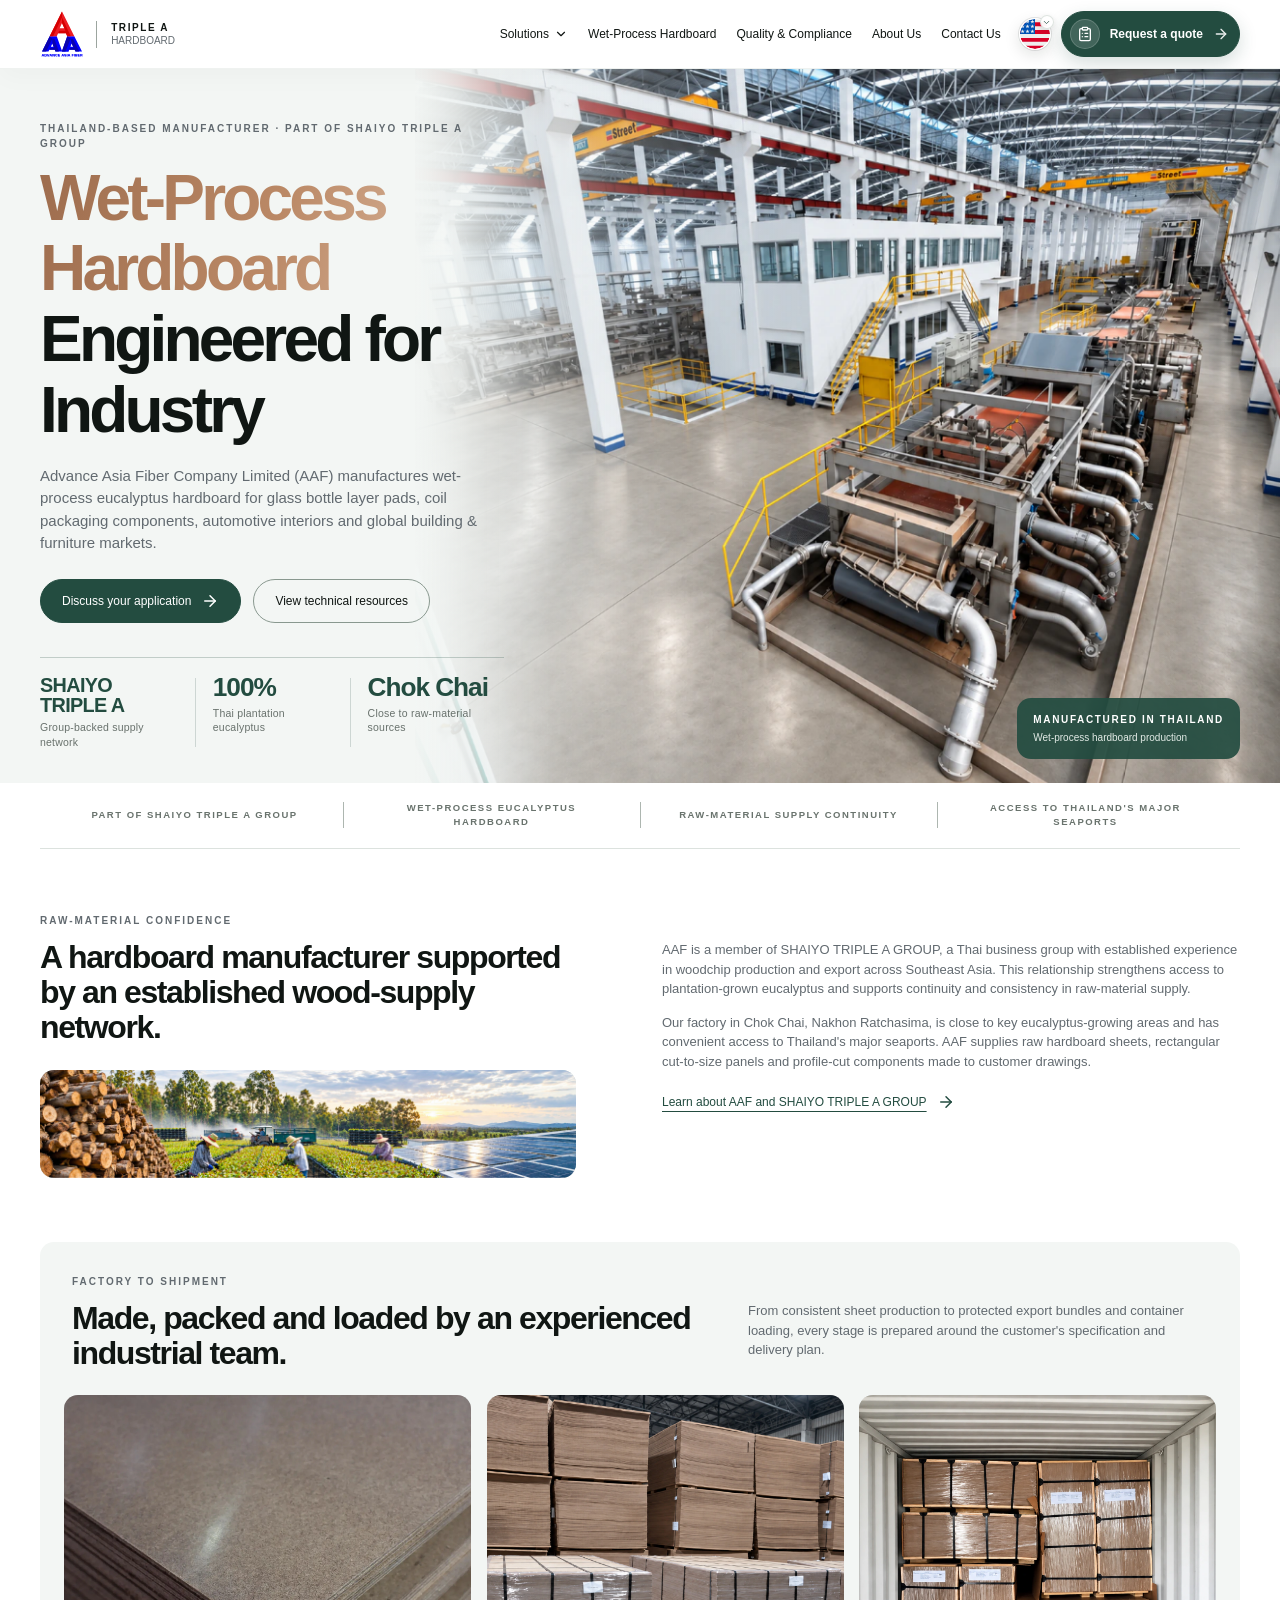
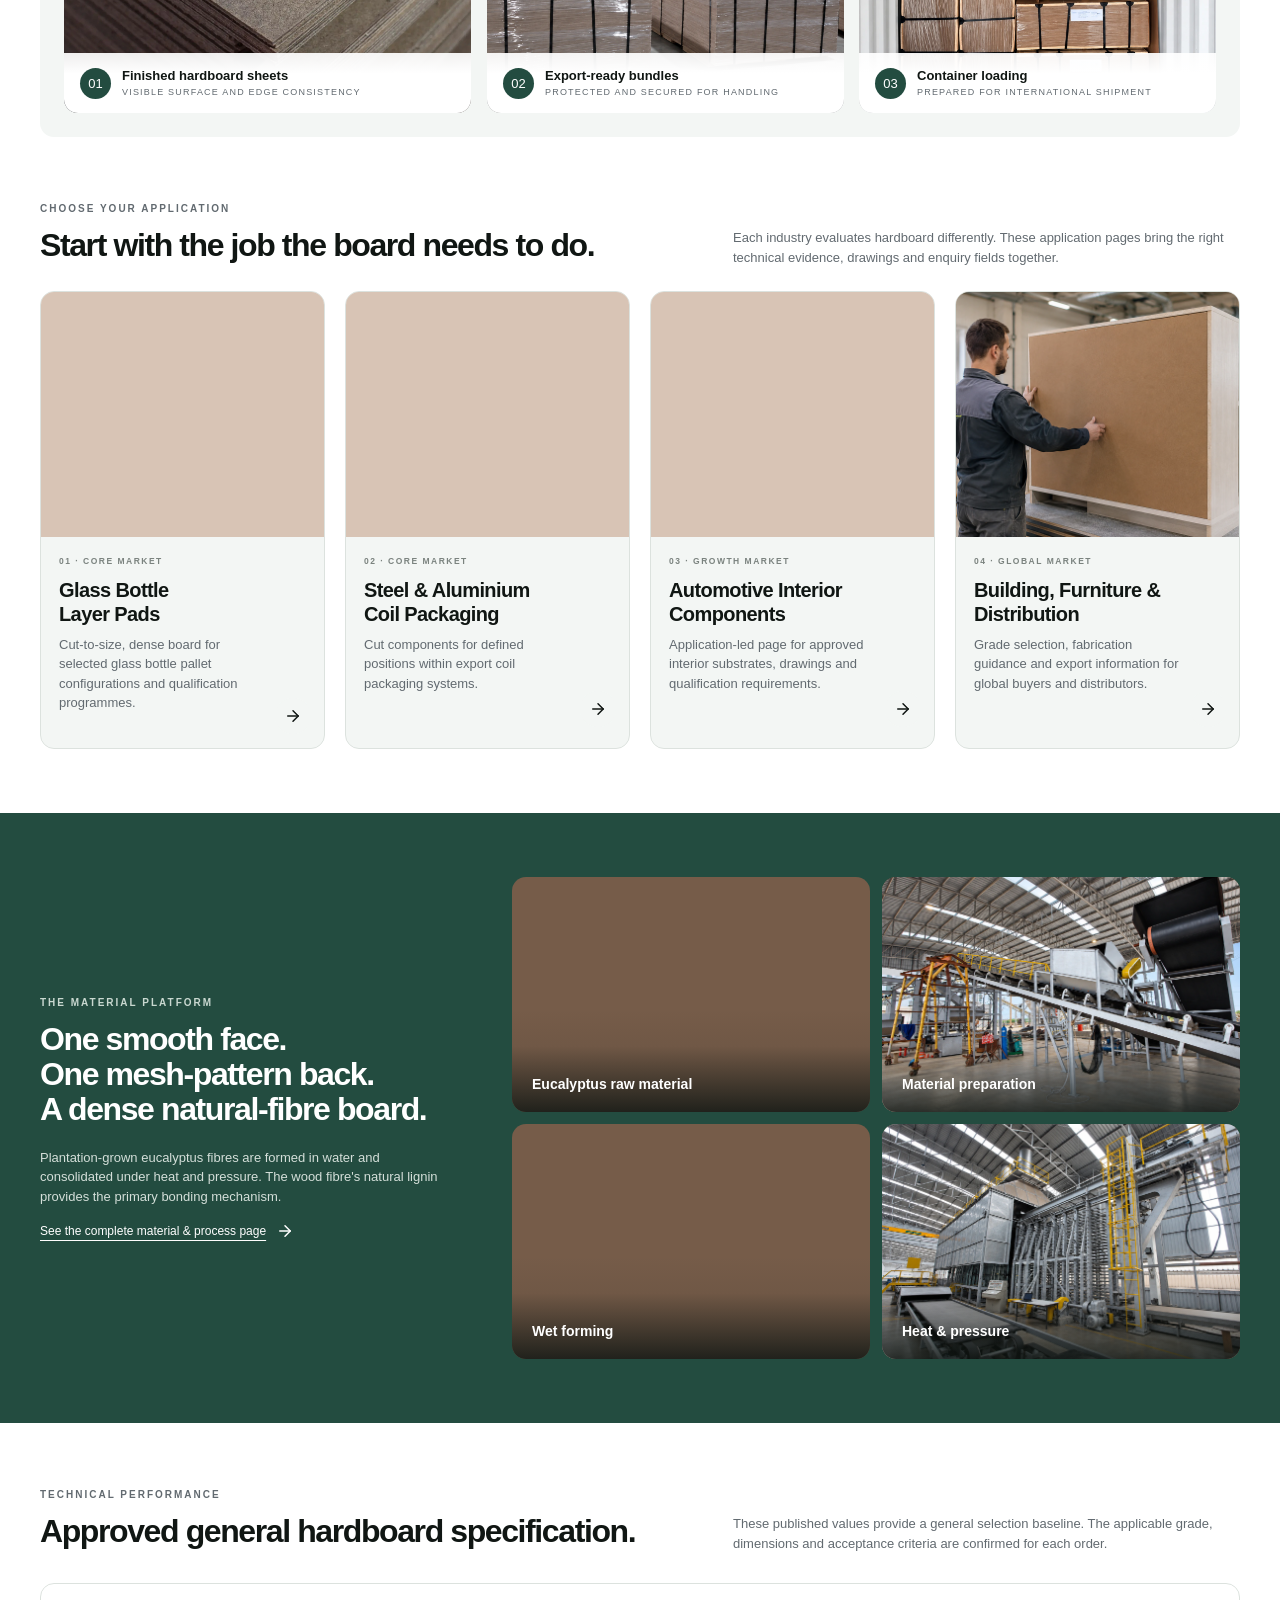
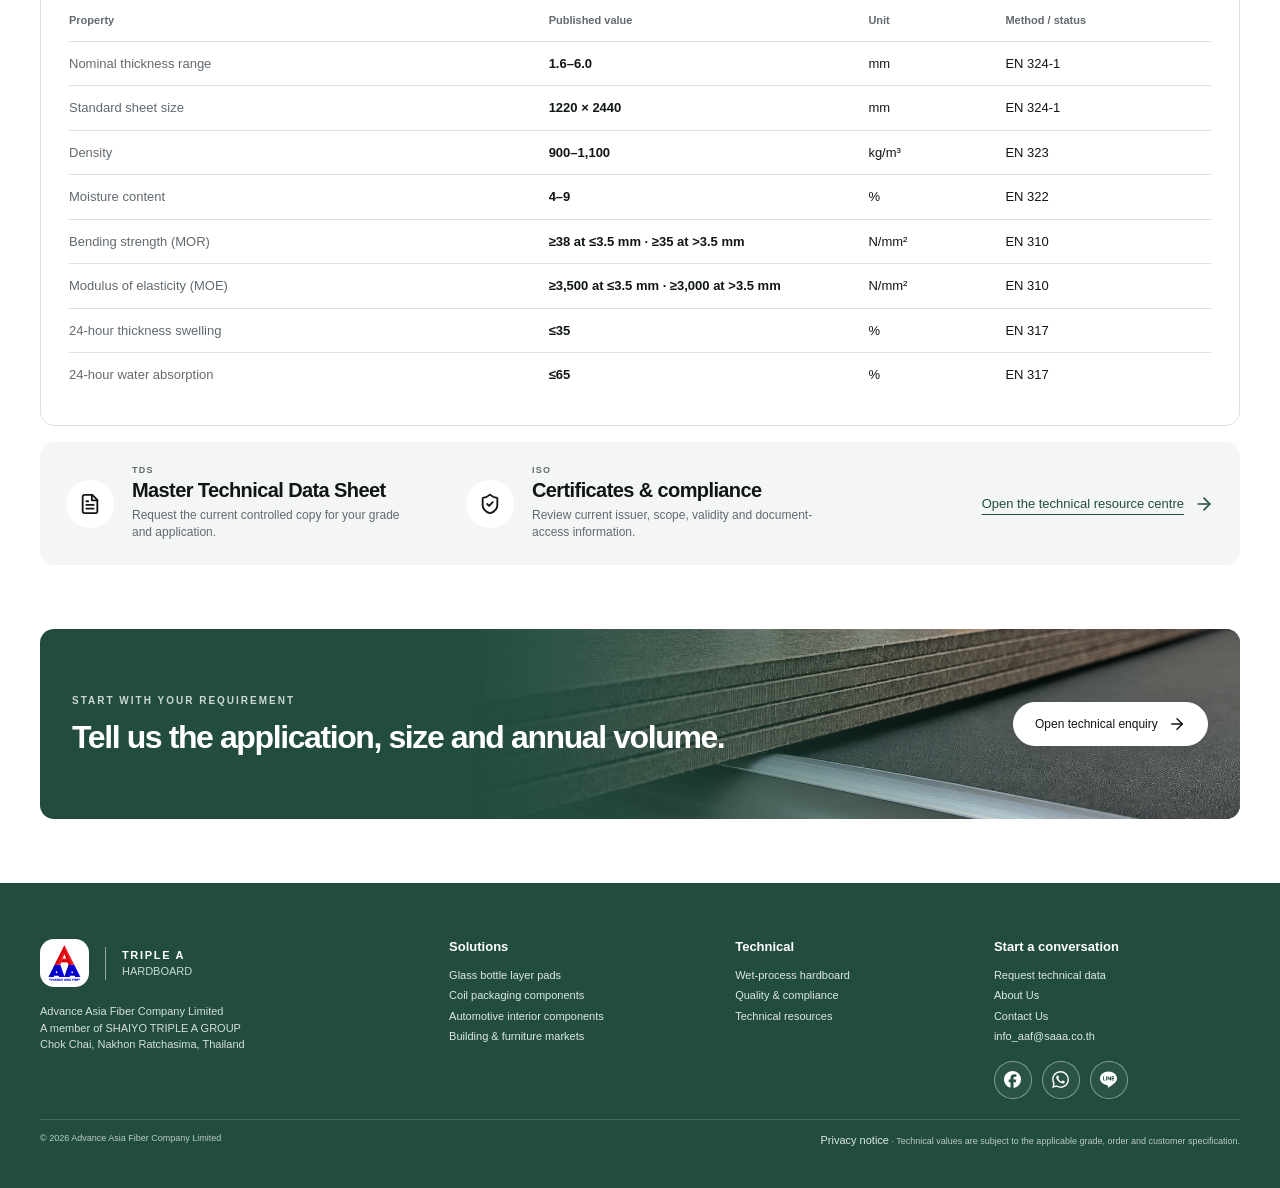
==== index.html @ f825139a "Add files via upload" ====
<!DOCTYPE html>
<html lang="en">
  <head>
<meta charset="utf-8"/>
<meta content="width=device-width, initial-scale=1" name="viewport"/>
<link as="image" fetchpriority="high" href="assets/images/home/hero-hardboard-factory.webp" imagesizes="(max-width: 820px) 100vw, 54vw" rel="preload"/><title>AAF | Hardboard | Thailand</title>
<meta content="Thailand-made wet-process eucalyptus hardboard for glass bottle layer pads, coil packaging, automotive interiors, furniture and building applications." name="description"/>
<meta content="noindex, follow" name="robots"/>
<meta content="noindex, follow, max-image-preview:large, max-snippet:-1" name="googlebot"/>
<meta content="Wet-Process Hardboard Manufacturer in Thailand | Triple A" property="og:title"/>
<meta content="Thailand-made wet-process eucalyptus hardboard for industrial applications and export markets." property="og:description"/>
<meta content="https://triple-a-hardboard.superwee.chatgpt.site" property="og:url"/>
<meta content="Triple A Hardboard" property="og:site_name"/>
<meta content="website" property="og:type"/>
<meta content="https://triple-a-hardboard.superwee.chatgpt.site/images/company/com-02-hardboard-production-line.webp" property="og:image"/>
<meta content="Triple A Hardboard production line" property="og:image:alt"/>
<meta content="summary_large_image" name="twitter:card"/>
<meta content="Wet-Process Hardboard Manufacturer in Thailand | Triple A" name="twitter:title"/>
<meta content="Thailand-made wet-process eucalyptus hardboard for industrial applications and export markets." name="twitter:description"/>
<meta content="https://triple-a-hardboard.superwee.chatgpt.site/images/company/com-02-hardboard-production-line.webp" name="twitter:image"/>
<link href="assets/logos/aaf-favicon.svg" rel="shortcut icon" type="image/svg+xml"/>
<link href="assets/logos/aaf-favicon.svg" rel="icon" type="image/svg+xml"/>
<link href="https://triple-a-hardboard.superwee.chatgpt.site" rel="canonical"/>
<link href="css/tokens.css?v=20260917-gsap-splittext-v1" rel="stylesheet"/>
<link href="css/global.css" rel="stylesheet"/>
<link href="css/components.css?v=20260917-gsap-splittext-v1" rel="stylesheet"/>
<link href="css/responsive.css" rel="stylesheet"/>
<link href="css/pages/home.css?v=20260917-gsap-splittext-v1" rel="stylesheet"/>
<script src="js/motion-boot.js"></script>
</head>
  <body>
    <script type="application/ld+json">{"@context":"https://schema.org","@type":"Organization","@id":"https://triple-a-hardboard.superwee.chatgpt.site/#organization","name":"Advance Asia Fiber Company Limited","alternateName":"Triple A Hardboard","url":"https://triple-a-hardboard.superwee.chatgpt.site","logo":"https://triple-a-hardboard.superwee.chatgpt.site/favicon.svg","email":"info_aaf@saaa.co.th","telephone":"+66 87 942 0648","address":{"@type":"PostalAddress","streetAddress":"20–20/1 Moo 14","addressLocality":"Chok Chai","addressRegion":"Nakhon Ratchasima","postalCode":"30190","addressCountry":"TH"}}</script>
    <script type="application/ld+json">{"@context":"https://schema.org","@type":"WebSite","@id":"https://triple-a-hardboard.superwee.chatgpt.site/#website","url":"https://triple-a-hardboard.superwee.chatgpt.site","name":"Triple A Hardboard","publisher":{"@id":"https://triple-a-hardboard.superwee.chatgpt.site/#organization"}}</script>
    <div class="site-shell">
      <!-- shared:header:start -->
<header class="site-header">
  <a aria-label="Triple A Hardboard home" class="brand" href="index.html"><img alt="AAF — Advance Asia Fiber" class="brand-logo" src="assets/logos/aaf-favicon.svg"/><span class="brand-copy"><strong>TRIPLE A</strong><small>HARDBOARD</small></span></a>
  <nav aria-label="Main navigation" class="main-nav">
    <div class="nav-menu">
      <button class="nav-trigger" type="button">Solutions <span class="sr-only">⌄</span><svg aria-hidden="true" class="lucide lucide-chevron-down" fill="none" focusable="false" height="24" stroke="currentColor" stroke-linecap="round" stroke-linejoin="round" stroke-width="2" viewbox="0 0 24 24" width="24" xmlns="http://www.w3.org/2000/svg"><path d="m6 9 6 6 6-6"></path></svg></button>
      <div class="nav-dropdown"><a href="pages/glass-bottle-layer-pads.html">Glass Bottle Layer Pads</a><a href="pages/coil-packaging-components.html">Steel &amp; Aluminium Coil Packaging</a><a href="pages/automotive-interior-components.html">Automotive Interior Components</a><a href="pages/building-furniture-distribution.html">Building &amp; Furniture Markets</a></div>
    </div>
    <a href="pages/wet-process-hardboard.html">Wet-Process Hardboard</a>
    <a href="pages/quality-compliance.html">Quality &amp; Compliance</a>
    <a href="pages/about-us.html">About Us</a>
    <a class="nav-contact-link" href="pages/contact-us.html">Contact Us</a>
  </nav>
  <details class="mobile-nav">
    <summary aria-expanded="false" aria-label="Open navigation"><span aria-hidden="true" class="mobile-menu-lucide"><svg class="lucide lucide-menu mobile-menu-open-icon" fill="none" height="24" stroke="currentColor" stroke-linecap="round" stroke-linejoin="round" stroke-width="2" viewbox="0 0 24 24" width="24" xmlns="http://www.w3.org/2000/svg"><path d="M4 12h16"></path><path d="M4 6h16"></path><path d="M4 18h16"></path></svg><svg class="lucide lucide-x mobile-menu-close-icon" fill="none" height="24" stroke="currentColor" stroke-linecap="round" stroke-linejoin="round" stroke-width="2" viewbox="0 0 24 24" width="24" xmlns="http://www.w3.org/2000/svg"><path d="M18 6 6 18"></path><path d="m6 6 12 12"></path></svg></span></summary>
    <div><strong>Solutions</strong><a href="pages/glass-bottle-layer-pads.html">Glass bottle layer pads</a><a href="pages/coil-packaging-components.html">Coil packaging components</a><a href="pages/automotive-interior-components.html">Automotive interiors</a><a href="pages/building-furniture-distribution.html">Building &amp; furniture</a><strong>Technical &amp; company</strong><a href="pages/wet-process-hardboard.html">Wet-process hardboard</a><a href="pages/quality-compliance.html">Quality &amp; compliance</a><a href="pages/technical-resources.html">Technical resources</a><a href="pages/about-us.html">About Us</a><a href="pages/contact-us.html">Contact Us</a></div>
  </details>
  <div class="header-actions">
    <details class="language-switcher">
      <summary aria-label="Change language" class="language-trigger" title="English">
<span class="language-flag-wrap"><img alt="" aria-hidden="true" class="circle-flag" src="assets/icons/flag-us.svg"/></span>
<span aria-hidden="true" class="language-current-code">EN</span>
<span aria-hidden="true" class="language-chevron"><svg class="lucide lucide-chevron-down" fill="none" height="24" stroke="currentColor" stroke-linecap="round" stroke-linejoin="round" stroke-width="2" viewbox="0 0 24 24" width="24" xmlns="http://www.w3.org/2000/svg"><path d="m6 9 6 6 6-6"></path></svg></span>
</summary>
      <div aria-label="Languages" class="language-dropdown" role="menu">
<button class="language-option is-active" data-code="EN" data-lang="en" data-name="English" role="menuitem" type="button"><span class="language-option-flag"><img alt="" aria-hidden="true" class="circle-flag" src="assets/icons/flag-us.svg"/></span><span>EN</span></button>
<button class="language-option" data-code="ES" data-lang="es" data-name="Español" role="menuitem" type="button"><span class="language-option-flag"><img alt="" aria-hidden="true" class="circle-flag" src="assets/icons/flag-es.svg"/></span><span>ES</span></button>
<button class="language-option" data-code="FR" data-lang="fr" data-name="Français" role="menuitem" type="button"><span class="language-option-flag"><img alt="" aria-hidden="true" class="circle-flag" src="assets/icons/flag-fr.svg"/></span><span>FR</span></button>
<button class="language-option" data-code="JA" data-lang="ja" data-name="日本語" role="menuitem" type="button"><span class="language-option-flag"><img alt="" aria-hidden="true" class="circle-flag" src="assets/icons/flag-jp.svg"/></span><span>JA</span></button>
<button class="language-option" data-code="TH" data-lang="th" data-name="ไทย" role="menuitem" type="button"><span class="language-option-flag"><img alt="" aria-hidden="true" class="circle-flag" src="assets/icons/flag-th.svg"/></span><span>TH</span></button>
<button class="language-option" data-code="ZH" data-lang="zh" data-name="中文" role="menuitem" type="button"><span class="language-option-flag"><img alt="" aria-hidden="true" class="circle-flag" src="assets/icons/flag-cn.svg"/></span><span>ZH</span></button>
</div>
    </details>
    <a class="button button-small button-primary header-quote-button" href="pages/request-a-quote.html"><span aria-hidden="true" class="header-quote-icon"><svg class="lucide lucide-clipboard-list" fill="none" height="24" stroke="currentColor" stroke-linecap="round" stroke-linejoin="round" stroke-width="2" viewbox="0 0 24 24" width="24" xmlns="http://www.w3.org/2000/svg"><rect height="4" rx="1" ry="1" width="8" x="8" y="2"></rect><path d="M16 4h2a2 2 0 0 1 2 2v14a2 2 0 0 1-2 2H6a2 2 0 0 1-2-2V6a2 2 0 0 1 2-2h2"></path><path d="M12 11h4"></path><path d="M12 16h4"></path><path d="M8 11h.01"></path><path d="M8 16h.01"></path></svg></span><span>Request a quote</span><svg aria-hidden="true" class="lucide lucide-arrow-right header-quote-arrow" fill="none" focusable="false" height="24" stroke="currentColor" stroke-linecap="round" stroke-linejoin="round" stroke-width="2" viewbox="0 0 24 24" width="24" xmlns="http://www.w3.org/2000/svg"><path d="M5 12h14"></path><path d="m12 5 7 7-7 7"></path></svg></a>
  </div>
</header>
<!-- shared:header:end -->
      <main>
        <section class="hero page-width">
          <div class="hero-copy">
            <p class="eyebrow">Thailand-based manufacturer · Part of SHAIYO TRIPLE A GROUP</p>
            <h1><span class="hero-title-accent">Wet-Process Hardboard</span><br/><span class="hero-title-subline">Engineered for Industry</span></h1>
            <p class="hero-lead">Advance Asia Fiber Company Limited (AAF) manufactures wet-process eucalyptus hardboard for glass bottle layer pads, coil packaging components, automotive interiors and global building &amp; furniture markets.</p>
            <div class="button-row"><a class="button button-primary" href="pages/request-a-quote.html">Discuss your application <span class="sr-only">→</span><svg aria-hidden="true" class="lucide lucide-arrow-right" fill="none" focusable="false" height="24" stroke="currentColor" stroke-linecap="round" stroke-linejoin="round" stroke-width="2" viewbox="0 0 24 24" width="24" xmlns="http://www.w3.org/2000/svg"><path d="M5 12h14"></path><path d="m12 5 7 7-7 7"></path></svg></a><a class="button button-secondary" href="pages/technical-resources.html">View technical resources</a></div>
            <div aria-label="Raw-material and location strengths" class="hero-meta">
              <div class="kpi-item"><strong>SHAIYO TRIPLE A</strong><span>Group-backed supply network</span></div>
              <div class="kpi-item"><strong data-kpi-counter="100">0%</strong><span>Thai plantation eucalyptus</span></div>
              <div class="kpi-item"><strong>Chok Chai</strong><span>Close to raw-material sources</span></div>
            </div>
          </div>
          <figure class="hero-media actual-media">
            <img alt="Wide-angle view of the Triple A wet-process hardboard production line in Thailand" class="media-cover" decoding="async" fetchpriority="high" loading="eager" sizes="(max-width: 820px) 100vw, 54vw" src="assets/images/home/hero-hardboard-factory.webp"/>
            <figcaption><strong>Manufactured in Thailand</strong><span>Wet-process hardboard production</span></figcaption>
          </figure>
        </section>
        <section class="proof-bar">
          <div class="page-width proof-bar-inner"><span>Part of SHAIYO TRIPLE A GROUP</span><span>Wet-process eucalyptus hardboard</span><span>Raw-material supply continuity</span><span>Access to Thailand's major seaports</span></div>
        </section>
        <section aria-labelledby="home-company-title" class="home-company-intro page-width">
          <div class="home-company-lead">
            <p class="eyebrow">Raw-material confidence</p>
            <h2 id="home-company-title">A hardboard manufacturer supported by an established wood-supply network.</h2>
            <figure aria-label="SHAIYO TRIPLE A GROUP wood-supply network" class="home-company-network-image"><img alt="SHAIYO TRIPLE A GROUP wood-supply network from eucalyptus nursery and plantation through harvested wood and renewable-energy infrastructure" decoding="async" loading="lazy" src="assets/images/home/company-wood-supply-network.webp"/></figure>
          </div>
          <div class="home-company-copy">
            <p>AAF is a member of SHAIYO TRIPLE A GROUP, a Thai business group with established experience in woodchip production and export across Southeast Asia. This relationship strengthens access to plantation-grown eucalyptus and supports continuity and consistency in raw-material supply.</p>
            <p>Our factory in Chok Chai, Nakhon Ratchasima, is close to key eucalyptus-growing areas and has convenient access to Thailand's major seaports. AAF supplies raw hardboard sheets, rectangular cut-to-size panels and profile-cut components made to customer drawings.</p>
            <a class="text-link" href="pages/about-us.html">Learn about AAF and SHAIYO TRIPLE A GROUP <span class="sr-only">→</span><svg aria-hidden="true" class="lucide lucide-arrow-right" fill="none" focusable="false" height="24" stroke="currentColor" stroke-linecap="round" stroke-linejoin="round" stroke-width="2" viewbox="0 0 24 24" width="24" xmlns="http://www.w3.org/2000/svg"><path d="M5 12h14"></path><path d="m12 5 7 7-7 7"></path></svg></a>
          </div>
        </section>
        <section aria-labelledby="home-evidence-title" class="home-evidence page-width">
          <div class="home-evidence-heading">
            <div>
              <p class="eyebrow">Factory to shipment</p>
              <h2 id="home-evidence-title">Made, packed and loaded by an experienced industrial team.</h2>
            </div>
            <p>From consistent sheet production to protected export bundles and container loading, every stage is prepared around the customer's specification and delivery plan.</p>
          </div>
          <div class="home-evidence-grid">
            <figure class="evidence-card evidence-card-wide">
              <img alt="Close-up of finished hardboard sheets showing the smooth face and dense edges" class="media-cover" decoding="async" loading="lazy" sizes="(max-width: 820px) 100vw, 50vw" src="assets/images/home/factory-hardboard-sheet-stack.webp"/>
              <figcaption><span>01</span><strong>Finished hardboard sheets</strong><small>Visible surface and edge consistency</small></figcaption>
            </figure>
            <figure class="evidence-card evidence-card-export">
              <img alt="Protected hardboard bundles prepared for export inside the factory" class="media-cover" decoding="async" loading="lazy" sizes="(max-width: 820px) 100vw, 25vw" src="assets/images/home/factory-export-packing.webp"/>
              <figcaption><span>02</span><strong>Export-ready bundles</strong><small>Protected and secured for handling</small></figcaption>
            </figure>
            <figure class="evidence-card">
              <img alt="Hardboard export bundles secured inside a shipping container" class="media-cover" decoding="async" loading="lazy" sizes="(max-width: 820px) 100vw, 25vw" src="assets/images/home/factory-container-loading.webp"/>
              <figcaption><span>03</span><strong>Container loading</strong><small>Prepared for international shipment</small></figcaption>
            </figure>
          </div>
        </section>
        <section class="page-section page-width">
          <div class="section-header">
            <p class="eyebrow">Choose your application</p>
            <h2>Start with the job the board needs to do.</h2>
            <p>Each industry evaluates hardboard differently. These application pages bring the right technical evidence, drawings and enquiry fields together.</p>
          </div>
          <div class="application-grid">
            <article class="application-card application-card-featured">
              <figure class="application-actual-media">
                <img alt="Glass bottles arranged on a pallet with hardboard layer pads between each layer" class="media-cover" decoding="async" loading="lazy" sizes="(max-width: 820px) 100vw, 32vw" src="assets/images/home/application-glass-bottle-layer-pad.webp"/>
                <figcaption><strong>GLS-01</strong><span>Hardboard layer pads in a glass-bottle pallet</span></figcaption>
              </figure>
              <div class="card-copy">
                <p class="card-number">01 · CORE MARKET</p>
                <h3>Glass Bottle<br/>Layer Pads</h3>
                <p>Cut-to-size, dense board for selected glass bottle pallet configurations and qualification programmes.</p>
                <a class="card-arrow" href="pages/glass-bottle-layer-pads.html">Explore glass applications <span class="sr-only">→</span><svg aria-hidden="true" class="lucide lucide-arrow-right" fill="none" focusable="false" height="24" stroke="currentColor" stroke-linecap="round" stroke-linejoin="round" stroke-width="2" viewbox="0 0 24 24" width="24" xmlns="http://www.w3.org/2000/svg"><path d="M5 12h14"></path><path d="m12 5 7 7-7 7"></path></svg></a>
              </div>
            </article>
            <article class="application-card application-card-featured">
              <figure class="application-actual-media">
                <img alt="Complete steel coil packaging system using hardboard protective components" class="media-cover" decoding="async" loading="lazy" sizes="(max-width: 820px) 100vw, 32vw" src="assets/images/home/application-coil-packaging.webp"/>
                <figcaption><strong>COI-01</strong><span>Complete coil packaging system</span></figcaption>
              </figure>
              <div class="card-copy">
                <p class="card-number">02 · CORE MARKET</p>
                <h3>Steel &amp; Aluminium<br/>Coil Packaging</h3>
                <p>Cut components for defined positions within export coil packaging systems.</p>
                <a class="card-arrow" href="pages/coil-packaging-components.html">Explore coil applications <span class="sr-only">→</span><svg aria-hidden="true" class="lucide lucide-arrow-right" fill="none" focusable="false" height="24" stroke="currentColor" stroke-linecap="round" stroke-linejoin="round" stroke-width="2" viewbox="0 0 24 24" width="24" xmlns="http://www.w3.org/2000/svg"><path d="M5 12h14"></path><path d="m12 5 7 7-7 7"></path></svg></a>
              </div>
            </article>
            <article class="application-card application-card-planned">
              <figure class="application-actual-media">
                <img alt="Vehicle cutaway showing representative installed locations of automotive hardboard components" class="media-cover" decoding="async" loading="lazy" sizes="(max-width: 820px) 100vw, 24vw" src="assets/images/home/application-automotive-interior.webp"/>
                <figcaption><strong>AUT-03</strong><span>Representative installed locations</span></figcaption>
              </figure>
              <div class="card-copy">
                <p class="card-number">03 · GROWTH MARKET</p>
                <h3>Automotive Interior Components</h3>
                <p>Application-led page for approved interior substrates, drawings and qualification requirements.</p>
                <a class="card-arrow" href="pages/automotive-interior-components.html">Explore automotive applications <span class="sr-only">→</span><svg aria-hidden="true" class="lucide lucide-arrow-right" fill="none" focusable="false" height="24" stroke="currentColor" stroke-linecap="round" stroke-linejoin="round" stroke-width="2" viewbox="0 0 24 24" width="24" xmlns="http://www.w3.org/2000/svg"><path d="M5 12h14"></path><path d="m12 5 7 7-7 7"></path></svg></a>
              </div>
            </article>
            <article class="application-card application-card-planned">
              <figure class="application-actual-media">
                <img alt="Furniture application manufactured with hardboard components" class="media-cover" decoding="async" loading="lazy" sizes="(max-width: 820px) 100vw, 24vw" src="assets/images/home/application-furniture.webp"/>
                <figcaption><strong>BLD-01</strong><span>Hardboard furniture application</span></figcaption>
              </figure>
              <div class="card-copy">
                <p class="card-number">04 · GLOBAL MARKET</p>
                <h3>Building, Furniture &amp; Distribution</h3>
                <p>Grade selection, fabrication guidance and export information for global buyers and distributors.</p>
                <a class="card-arrow" href="pages/building-furniture-distribution.html">Explore building &amp; furniture <span class="sr-only">→</span><svg aria-hidden="true" class="lucide lucide-arrow-right" fill="none" focusable="false" height="24" stroke="currentColor" stroke-linecap="round" stroke-linejoin="round" stroke-width="2" viewbox="0 0 24 24" width="24" xmlns="http://www.w3.org/2000/svg"><path d="M5 12h14"></path><path d="m12 5 7 7-7 7"></path></svg></a>
              </div>
            </article>
          </div>
        </section>
        <section class="material-section" id="material">
          <div class="page-width material-grid">
            <div>
              <p class="eyebrow eyebrow-light">The material platform</p>
              <h2>One smooth face.<br/>One mesh-pattern back.<br/>A dense natural-fibre board.</h2>
              <p>Plantation-grown eucalyptus fibres are formed in water and consolidated under heat and pressure. The wood fibre's natural lignin provides the primary bonding mechanism.</p>
              <a class="text-link text-link-light" href="pages/wet-process-hardboard.html">See the complete material &amp; process page <span class="sr-only">→</span><svg aria-hidden="true" class="lucide lucide-arrow-right" fill="none" focusable="false" height="24" stroke="currentColor" stroke-linecap="round" stroke-linejoin="round" stroke-width="2" viewbox="0 0 24 24" width="24" xmlns="http://www.w3.org/2000/svg"><path d="M5 12h14"></path><path d="m12 5 7 7-7 7"></path></svg></a>
            </div>
            <div class="process-steps process-photo-steps">
              <figure>
                <img alt="Eucalyptus raw material for wet-process hardboard" class="media-cover" decoding="async" loading="lazy" sizes="(max-width: 820px) 50vw, 25vw" src="assets/images/home/process-eucalyptus-raw-material.webp"/>
                <figcaption><b>Eucalyptus raw material</b></figcaption>
              </figure>
              <figure>
                <img alt="Raw material preparation stage in the hardboard factory" class="media-cover" decoding="async" loading="lazy" sizes="(max-width: 820px) 50vw, 25vw" src="assets/images/home/process-material-preparation.webp"/>
                <figcaption><b>Material preparation</b></figcaption>
              </figure>
              <figure>
                <img alt="Wet forming line for hardboard mat formation" class="media-cover" decoding="async" loading="lazy" sizes="(max-width: 820px) 50vw, 25vw" src="assets/images/home/process-wet-forming.webp"/>
                <figcaption><b>Wet forming</b></figcaption>
              </figure>
              <figure>
                <img alt="Hardboard hot press using heat and pressure" class="media-cover" decoding="async" loading="lazy" sizes="(max-width: 820px) 50vw, 25vw" src="assets/images/home/process-hot-press.webp"/>
                <figcaption><b>Heat &amp; pressure</b></figcaption>
              </figure>
            </div>
          </div>
        </section>
        <section class="page-section page-width" id="technical-data">
          <div class="split-heading">
            <div class="section-header">
              <p class="eyebrow">Technical performance</p>
              <h2>Approved general hardboard specification.</h2>
              <p>These published values provide a general selection baseline. The applicable grade, dimensions and acceptance criteria are confirmed for each order.</p>
            </div>
          </div>
          <div class="table-wrap" id="quality">
            <table class="spec-table">
              <caption class="sr-only">Approved general hardboard specification.</caption>
              <thead>
                <tr>
                  <th scope="col">Property</th>
                  <th scope="col">Published value</th>
                  <th scope="col">Unit</th>
                  <th scope="col">Method / status</th>
                </tr>
              </thead>
              <tbody>
                <tr>
                  <td>Nominal thickness range</td>
                  <td>1.6–6.0</td>
                  <td>mm</td>
                  <td>EN 324-1</td>
                </tr>
                <tr>
                  <td>Standard sheet size</td>
                  <td>1220 × 2440</td>
                  <td>mm</td>
                  <td>EN 324-1</td>
                </tr>
                <tr>
                  <td>Density</td>
                  <td>900–1,100</td>
                  <td>kg/m³</td>
                  <td>EN 323</td>
                </tr>
                <tr>
                  <td>Moisture content</td>
                  <td>4–9</td>
                  <td>%</td>
                  <td>EN 322</td>
                </tr>
                <tr>
                  <td>Bending strength (MOR)</td>
                  <td>≥38 at ≤3.5 mm · ≥35 at &gt;3.5 mm</td>
                  <td>N/mm²</td>
                  <td>EN 310</td>
                </tr>
                <tr>
                  <td>Modulus of elasticity (MOE)</td>
                  <td>≥3,500 at ≤3.5 mm · ≥3,000 at &gt;3.5 mm</td>
                  <td>N/mm²</td>
                  <td>EN 310</td>
                </tr>
                <tr>
                  <td>24-hour thickness swelling</td>
                  <td>≤35</td>
                  <td>%</td>
                  <td>EN 317</td>
                </tr>
                <tr>
                  <td>24-hour water absorption</td>
                  <td>≤65</td>
                  <td>%</td>
                  <td>EN 317</td>
                </tr>
              </tbody>
            </table>
          </div>
          <div class="technical-actions">
            <div>
              <span class="doc-icon"><svg aria-hidden="true" class="lucide lucide-file-text" fill="none" focusable="false" height="24" stroke="currentColor" stroke-linecap="round" stroke-linejoin="round" stroke-width="2" viewbox="0 0 24 24" width="24" xmlns="http://www.w3.org/2000/svg"><path d="M14.5 2H6a2 2 0 0 0-2 2v16a2 2 0 0 0 2 2h12a2 2 0 0 0 2-2V7.5L14.5 2z"></path><polyline points="14 2 14 8 20 8"></polyline><line x1="16" x2="8" y1="13" y2="13"></line><line x1="16" x2="8" y1="17" y2="17"></line><line x1="10" x2="8" y1="9" y2="9"></line></svg></span>
              <div><span class="doc-code">TDS</span><strong>Master Technical Data Sheet</strong><small>Request the current controlled copy for your grade and application.</small></div>
            </div>
            <div>
              <span class="doc-icon"><svg aria-hidden="true" class="lucide lucide-shield-check" fill="none" focusable="false" height="24" stroke="currentColor" stroke-linecap="round" stroke-linejoin="round" stroke-width="2" viewbox="0 0 24 24" width="24" xmlns="http://www.w3.org/2000/svg"><path d="M20 13c0 5-3.5 7.5-7.66 8.95a1 1 0 0 1-.67-.01C7.5 20.5 4 18 4 13V6a1 1 0 0 1 1-1c2 0 4.5-1.2 6.24-2.72a1.17 1.17 0 0 1 1.52 0C14.51 3.81 17 5 19 5a1 1 0 0 1 1 1z"></path><path d="m9 12 2 2 4-4"></path></svg></span>
              <div><span class="doc-code">ISO</span><strong>Certificates &amp; compliance</strong><small>Review current issuer, scope, validity and document-access information.</small></div>
            </div>
            <a class="text-link" href="pages/technical-resources.html">Open the technical resource centre <span class="sr-only">→</span><svg aria-hidden="true" class="lucide lucide-arrow-right" fill="none" focusable="false" height="24" stroke="currentColor" stroke-linecap="round" stroke-linejoin="round" stroke-width="2" viewbox="0 0 24 24" width="24" xmlns="http://www.w3.org/2000/svg"><path d="M5 12h14"></path><path d="m12 5 7 7-7 7"></path></svg></a>
          </div>
        </section>
        <section class="cta-section">
          <div class="page-width cta-inner">
            <div>
              <p class="eyebrow eyebrow-light">Start with your requirement</p>
              <h2>Tell us the application, size and annual volume.</h2>
            </div>
            <a class="button button-light" href="pages/request-a-quote.html">Open technical enquiry <span class="sr-only">→</span><svg aria-hidden="true" class="lucide lucide-arrow-right" fill="none" focusable="false" height="24" stroke="currentColor" stroke-linecap="round" stroke-linejoin="round" stroke-width="2" viewbox="0 0 24 24" width="24" xmlns="http://www.w3.org/2000/svg"><path d="M5 12h14"></path><path d="m12 5 7 7-7 7"></path></svg></a>
          </div>
        </section>
      </main>
      <!-- shared:footer:start -->
<footer class="site-footer" id="company">
  <div class="footer-inner">
    <div class="footer-grid">
      <div>
        <div class="brand brand-footer"><img alt="AAF — Advance Asia Fiber" class="brand-logo" src="assets/logos/aaf-favicon.svg"/><span class="brand-copy"><strong>TRIPLE A</strong><small>HARDBOARD</small></span></div>
        <p>Advance Asia Fiber Company Limited<br/>A member of SHAIYO TRIPLE A GROUP<br/>Chok Chai, Nakhon Ratchasima, Thailand</p>
      </div>
      <div>
        <h3>Solutions</h3>
        <a href="pages/glass-bottle-layer-pads.html">Glass bottle layer pads</a>
        <a href="pages/coil-packaging-components.html">Coil packaging components</a>
        <a href="pages/automotive-interior-components.html">Automotive interior components</a>
        <a href="pages/building-furniture-distribution.html">Building &amp; furniture markets</a>
      </div>
      <div>
        <h3>Technical</h3>
        <a href="pages/wet-process-hardboard.html">Wet-process hardboard</a>
        <a href="pages/quality-compliance.html">Quality &amp; compliance</a>
        <a href="pages/technical-resources.html">Technical resources</a>
      </div>
      <div>
        <h3>Start a conversation</h3>
        <a href="pages/request-a-quote.html">Request technical data</a>
        <a href="pages/about-us.html">About Us</a>
        <a href="pages/contact-us.html">Contact Us</a>
        <a href="mailto:info_aaf@saaa.co.th">info_aaf@saaa.co.th</a>
        <div aria-label="Social media" class="footer-socials"><a aria-label="Facebook" class="footer-social-icon" data-placeholder="production-url" href="#" title="Facebook — production URL pending"><svg aria-hidden="true" focusable="false" viewbox="0 0 24 24"><path d="M9.101 23.691v-7.98H6.627v-3.667h2.474v-1.58c0-4.085 1.848-5.978 5.858-5.978.401 0 .955.042 1.468.103a8.68 8.68 0 0 1 1.141.195v3.325a8.623 8.623 0 0 0-.653-.036 26.805 26.805 0 0 0-.733-.009c-.707 0-1.259.096-1.675.309a1.686 1.686 0 0 0-.679.622c-.258.42-.374.995-.374 1.752v1.297h3.919l-.386 2.103-.287 1.564h-3.246v8.245C19.396 23.238 24 18.179 24 12.044c0-6.627-5.373-12-12-12s-12 5.373-12 12c0 5.628 3.874 10.35 9.101 11.647Z" fill="currentColor"></path></svg></a><a aria-label="WhatsApp" class="footer-social-icon" data-placeholder="production-url" href="#" title="WhatsApp — production URL pending"><svg aria-hidden="true" focusable="false" viewbox="0 0 24 24"><path d="M17.472 14.382c-.297-.149-1.758-.867-2.03-.967-.273-.099-.471-.148-.67.15-.197.297-.767.966-.94 1.164-.173.199-.347.223-.644.075-.297-.15-1.255-.463-2.39-1.475-.883-.788-1.48-1.761-1.653-2.059-.173-.297-.018-.458.13-.606.134-.133.298-.347.446-.52.149-.174.198-.298.298-.497.099-.198.05-.371-.025-.52-.075-.149-.669-1.612-.916-2.207-.242-.579-.487-.5-.669-.51-.173-.008-.371-.01-.57-.01-.198 0-.52.074-.792.372-.272.297-1.04 1.016-1.04 2.479 0 1.462 1.065 2.875 1.213 3.074.149.198 2.096 3.2 5.077 4.487.709.306 1.262.489 1.694.625.712.227 1.36.195 1.871.118.571-.085 1.758-.719 2.006-1.413.248-.694.248-1.289.173-1.413-.074-.124-.272-.198-.57-.347m-5.421 7.403h-.004a9.87 9.87 0 0 1-5.031-1.378l-.361-.214-3.741.982.998-3.648-.235-.374a9.86 9.86 0 0 1-1.51-5.26c.001-5.45 4.436-9.884 9.888-9.884 2.64 0 5.122 1.03 6.988 2.898a9.825 9.825 0 0 1 2.893 6.994c-.003 5.45-4.437 9.884-9.885 9.884m8.413-18.297A11.815 11.815 0 0 0 12.05 0C5.495 0 .16 5.335.157 11.892c0 2.096.547 4.142 1.588 5.945L.057 24l6.305-1.654a11.882 11.882 0 0 0 5.683 1.448h.005c6.554 0 11.89-5.335 11.893-11.893a11.821 11.821 0 0 0-3.48-8.413Z" fill="currentColor"></path></svg></a><a aria-label="LINE" class="footer-social-icon" data-placeholder="production-url" href="#" title="LINE — production URL pending"><svg aria-hidden="true" focusable="false" viewbox="0 0 24 24"><path d="M19.365 9.863c.349 0 .63.285.63.631 0 .345-.281.63-.63.63H17.61v1.125h1.755c.349 0 .63.283.63.63 0 .344-.281.629-.63.629h-2.386c-.345 0-.627-.285-.627-.629V8.108c0-.345.282-.63.63-.63h2.386c.346 0 .627.285.627.63 0 .349-.281.63-.63.63H17.61v1.125h1.755zm-3.855 3.016c0 .27-.174.51-.432.596-.064.021-.133.031-.199.031-.211 0-.391-.09-.51-.25l-2.443-3.317v2.94c0 .344-.279.629-.631.629-.346 0-.626-.285-.626-.629V8.108c0-.27.173-.51.43-.595.06-.023.136-.033.194-.033.195 0 .375.104.495.254l2.462 3.33V8.108c0-.345.282-.63.63-.63.345 0 .63.285.63.63v4.771zm-5.741 0c0 .344-.282.629-.631.629-.345 0-.627-.285-.627-.629V8.108c0-.345.282-.63.63-.63.346 0 .628.285.628.63v4.771zm-2.466.629H4.917c-.345 0-.63-.285-.63-.629V8.108c0-.345.285-.63.63-.63.348 0 .63.285.63.63v4.141h1.756c.348 0 .629.283.629.63 0 .344-.282.629-.629.629M24 10.314C24 4.943 18.615.572 12 .572S0 4.943 0 10.314c0 4.811 4.27 8.842 10.035 9.608.391.082.923.258 1.058.59.12.301.079.766.038 1.08l-.164 1.02c-.045.301-.24 1.186 1.049.645 1.291-.539 6.916-4.078 9.436-6.975C23.176 14.393 24 12.458 24 10.314" fill="currentColor"></path></svg></a></div>
      </div>
    </div>
    <div class="footer-bottom"><span>© 2026 Advance Asia Fiber Company Limited</span><span><a href="pages/privacy.html">Privacy notice</a> · Technical values are subject to the applicable grade, order and customer specification.</span></div>
  </div>
</footer>
<!-- shared:footer:end -->
    </div>
    <script src="js/vendor/gsap.min.js?v=3.13.0"></script>
    <script src="js/vendor/SplitText.min.js?v=3.13.0"></script>
    <script src="js/main.js?v=20260916-opening-reveal-v4" type="module"></script>
    <script src="js/pages/home.js?v=20260917-gsap-splittext-v3" type="module"></script>
  </body>
</html>
---- css/tokens.css ----
/* Approved v50 decisions. Legacy aliases preserve component compatibility. */
:root {
  --color-forest: #234C40;
  --color-forest-dark: #17392F;
  --color-ink: #101613;
  --color-muted: #626A70;
  --color-border: #DCE2DE;
  --color-surface: #F3F6F4;
  --color-white: #FFFFFF;
  --color-fibre: #BB8966;
  --color-fibre-light: #E9D6C5;
  --radius-md: 14px;
  --shadow: 0 12px 32px rgba(16,22,19,.06);
  --font-family: Helvetica,Arial,sans-serif;
  --space-1: 4px;
  --space-2: 8px;
  --space-3: 12px;
  --space-4: 16px;
  --space-6: 24px;
  --space-8: 32px;
  --space-12: 48px;
  --space-16: 64px;
  --page-max-width: 1280px;
  --page-padding-desktop: 40px;
  --page-padding-mobile: 18px;
  --desktop-hero-min-height: 700px;
  --desktop-proof-min-height: 66px;
  --space-xs: 4px;
  --space-sm: 8px;
  --space-md: 16px;
  --space-lg: 24px;
  --space-xl: 40px;
  --radius-sm: 14px;
  --radius-lg: 14px;
  --radius-pill: 99px;
  --transition-fast: .18s ease;
  --transition-medium: .35s ease;
  --transition-slow: .7s cubic-bezier(.22,1,.36,1);
  --action-arrow-gap: 10px;
  --glass-surface: rgba(255,255,255,.58);
  --glass-border: rgba(220,226,222,.46);
  --glass-shadow: 0 8px 26px rgba(16,22,19,.028);
  --glass-filter: blur(30px) saturate(180%);
  --dropdown-glass-surface: rgba(255,255,255,.92);
  --dropdown-glass-border: rgba(220,226,222,.72);
  --dropdown-glass-shadow: 0 18px 45px rgba(16,22,19,.12);
  --dropdown-highlight: rgba(187,137,102,.16);
  --forest: var(--color-forest);
  --forest-hover: var(--color-forest-dark);
  --ink: var(--color-ink);
  --muted: var(--color-muted);
  --line: var(--color-border);
  --surface: var(--color-surface);
  --white: var(--color-white);
  --fibre: var(--color-fibre);
  --fibre-light: var(--color-fibre-light);
  --radius: var(--radius-md);
  --font: var(--font-family);
}

@media (min-width: 981px) and (max-width: 1180px) {
  :root { --desktop-hero-min-height: 650px; }
}

@media (min-width: 1501px) {
  :root { --desktop-hero-min-height: 730px; }
}

@media (min-width: 1361px) {
  :root { --desktop-proof-min-height: 52px; }
}
---- css/global.css ----
/* Reset, typography and layout primitives. See docs/DESIGN-SYSTEM.md for preserved cascade constraints. */

* {
  box-sizing: border-box;
}

html {
  scroll-behavior: smooth;
  background: #fff;
}

body {
  margin: 0;
  font-family: Helvetica,Arial,sans-serif;
  -webkit-font-smoothing: antialiased;
}

a {
  color: inherit;
}

img {
  display: block;
}

.site-shell {
  min-height: 100vh;
  background: #fff;
}

.eyebrow {
  margin: 0 0 12px;
  font-size: 10px;
  line-height: 1.4;
  font-weight: 700;
  letter-spacing: 2.15px;
  text-transform: uppercase;
  color: #6d7671;
}

h1,h2,h3,p {
  margin-top: 0;
}

h1 {
  margin-bottom: 18px;
  font-size: clamp(46px,5.1vw,78px);
  line-height: .94;
  letter-spacing: -4.7px;
  font-weight: 760;
  max-width: 760px;
}

h2 {
  font-size: clamp(32px,3vw,50px);
  line-height: 1.01;
  letter-spacing: -2.5px;
  font-weight: 740;
}

h3 {
  font-size: 23px;
  line-height: 1.05;
  letter-spacing: -.8px;
}

p {
  color: var(--color-muted);
}

.text-link {
  display: inline-flex;
  align-items: center;
  color: var(--color-forest);
}

body {
  font-size: 15px !important;
  line-height: 1.5 !important;
  color: var(--color-ink);
  background: var(--color-white);
}

p {
  line-height: 1.5;
}

.text-link {
  font-size: 12px !important;
  font-weight: 400 !important;
  text-underline-offset: 5px;
}

.site-shell {
  overflow: visible !important;
}

html {
  scroll-padding-top: 100px !important;
}

main {
  padding-bottom: 64px !important;
}

.page-width {
  width: calc(100% - (2 * var(--page-padding-desktop))) !important;
  max-width: var(--page-max-width) !important;
  margin-left: auto !important;
  margin-right: auto !important;
}

.sr-only {
  position: absolute !important;
  width: 1px !important;
  height: 1px !important;
  padding: 0 !important;
  margin: -1px !important;
  overflow: hidden !important;
  clip: rect(0,0,0,0) !important;
  white-space: nowrap !important;
  border: 0 !important;
}

.text-link {
  gap: 18px !important;
}

main {
  padding-top: 0 !important;
}

/* Explicit reusable primitives; homepage markup retains its approved selectors. */
.media-cover { position: absolute; inset: 0; width: 100%; height: 100%; object-fit: cover; }
.display-heading { font-size: clamp(44px,5vw,70px); line-height: .99; letter-spacing: -3.8px; font-weight: 700; }
.body-text { font-size: 15px; line-height: 1.5; }
.body-small { font-size: 13px; line-height: 1.5; }
.label { font-size: 10px; line-height: 1.5; font-weight: 700; letter-spacing: 2px; }
.content-split { display: grid; grid-template-columns: repeat(2,minmax(0,1fr)); gap: 40px; }
.media-section { position: relative; overflow: hidden; }
.technical-section { padding-block: 64px; }
@media (max-width: 820px) { .content-split { grid-template-columns: 1fr; gap: 24px; } }

/* Approved shared type scale from the supplied design system. */
body,
button,input,select,textarea,
.site-shell,.site-shell * {
  font-family: var(--font-family) !important;
}

.eyebrow,
.hero .eyebrow,
.section-header .eyebrow,
.home-evidence-heading .eyebrow {
  font-size: 10px !important;
  line-height: 1.5 !important;
  font-weight: 700 !important;
  letter-spacing: 2px !important;
  text-transform: uppercase;
  color: var(--color-muted);
}

h1,
.hero h1 {
  font-size: clamp(44px,5vw,70px) !important;
  line-height: 1.099 !important;
  letter-spacing: -3.8px !important;
  font-weight: 700 !important;
}

h2,
.home-company-intro h2,
.home-evidence-heading h2,
.section-header h2,
.material-section h2,
.cta-section h2 {
  font-size: 32px !important;
  line-height: 1.1 !important;
  letter-spacing: -1.4px !important;
  font-weight: 700 !important;
}

h3,
.application-card h3,
.technical-actions strong {
  font-size: 20px !important;
  line-height: 1.2 !important;
  letter-spacing: -.6px !important;
  font-weight: 700 !important;
}
---- css/components.css ----
/* Reusable components; responsive rules stay with each component. See docs/DESIGN-SYSTEM.md for preserved cascade constraints. */

.site-header {
  display: grid;
  grid-template-columns: auto 1fr auto;
  align-items: center;
}

.brand {
  white-space: nowrap;
}

.brand-mark {
  font-size: 35px;
  font-weight: 900;
  letter-spacing: -3.2px;
  line-height: 1;
  color: #0b0d0c;
}

.brand-copy {
  display: flex;
  flex-direction: column;
  justify-content: center;
}

.main-nav {
  display: flex;
  align-items: center;
  font-size: 12px;
}

.main-nav>a,.nav-trigger {
  font: inherit;
  color: var(--color-ink);
  text-decoration: none;
  background: none;
  border: 0;
  cursor: pointer;
}

.main-nav>a:hover,.nav-trigger:hover {
  color: var(--color-forest);
}

.nav-trigger span {
  margin-left: 4px;
}

.nav-dropdown {
  display: none;
  position: absolute;
  left: -18px;
  min-width: 265px;
  padding: 10px;
  background: #fff;
  border: 1px solid var(--color-border);
  border-radius: 14px;
  box-shadow: 0 18px 45px rgba(16,22,19,.14);
}

.nav-menu:hover .nav-dropdown,.nav-menu:focus-within .nav-dropdown {
  display: grid;
}

.nav-dropdown a {
  padding: 10px 12px;
  border-radius: 14px;
  text-decoration: none;
  font-size: 12px;
}

.nav-dropdown a:hover {
  background: var(--color-surface);
  color: var(--color-forest);
}

.mobile-nav {
  display: none;
}

.button {
  display: inline-flex;
  align-items: center;
  justify-content: center;
  border: 1px solid var(--color-forest);
  text-decoration: none;
  transition: var(--transition-fast);
}

.button-primary:hover {
  transform: translateY(-1px);
}

.button-secondary:hover {
  border-color: var(--color-forest);
}

.button-light:hover {
  background: #f4f6f5;
}

.button-small {
  min-height: 44px;
  padding: 10px 24px;
}

.button-row {
  display: flex;
  align-items: center;
  gap: 12px;
  flex-wrap: wrap;
}

.proof-bar {
  background: #fff;
}

.proof-bar-inner {
  display: grid;
  grid-template-columns: repeat(4,1fr);
  align-items: center;
  padding: 18px 6px;
  border-bottom: 1px solid var(--color-border);
  font-size: 9.5px;
  font-weight: 700;
  letter-spacing: 1.5px;
  text-transform: uppercase;
  color: #69736d;
}

@media (min-width: 981px) {
  .proof-bar-inner { min-height: var(--desktop-proof-min-height); }
}

.proof-bar-inner span {
  position: relative;
  padding: 0 25px;
  text-align: center;
}

.proof-bar-inner span+span:before {
  content: "";
  position: absolute;
  left: 0;
  top: 50%;
  width: 1px;
  height: 26px;
  background: #adb6b0;
  transform: translateY(-50%);
}

.evidence-card {
  position: relative;
  min-height: 318px;
  margin: 0;
  border-radius: 14px;
  overflow: hidden;
  background: #ddd;
}

.evidence-card img {
  transition: transform .35s ease;
}

.evidence-card:hover img {
  transform: scale(1.018);
}

.evidence-card figcaption {
  position: absolute;
  left: 0;
  right: 0;
  bottom: 0;
  display: grid;
  grid-template-columns: auto 1fr;
  grid-template-rows: auto auto;
  column-gap: 11px;
  align-items: center;
  padding: 15px 16px 14px;
  background: linear-gradient(180deg,rgba(255,255,255,.92),#fff 34%);
  color: var(--color-ink);
}

.evidence-card figcaption>span {
  grid-row: 1 / 3;
  display: grid;
  place-items: center;
  width: 31px;
  height: 31px;
  border-radius: 50%;
  background: var(--color-forest);
  color: #fff;
  font-size: 13px;
}

.evidence-card figcaption strong {
  font-size: 13px;
  line-height: 1.2;
}

.evidence-card figcaption small {
  margin-top: 2px;
  font-size: 9px;
  letter-spacing: 1.2px;
  text-transform: uppercase;
  color: var(--color-muted);
}

.section-header {
  display: grid;
  grid-template-columns: minmax(0,.9fr) minmax(340px,.7fr);
  grid-template-areas: "eyebrow copy" "title copy";
  grid-template-rows: 27px auto;
  column-gap: 40px;
  align-items: start;
  margin-bottom: 24px;
}

.section-header .eyebrow {
  grid-area: eyebrow;
}

.section-header h2 {
  grid-area: title;
  max-width: 650px;
  margin: 0;
}

.section-header>p:last-child {
  grid-area: copy;
  max-width: 550px;
  margin: 27px 0 0;
  font-size: 13px;
}

.application-grid {
  display: grid;
  grid-template-columns: repeat(4,1fr);
  background: transparent;
  border-radius: 14px;
}

.application-card {
  min-width: 0;
  background: #fff;
  border: 1px solid #e1e5e2;
  border-radius: 14px;
  overflow: hidden;
  transition: transform .35s cubic-bezier(.22,1,.36,1);
}

@media (hover:hover) and (pointer:fine) {
.application-card:hover {
  transform: translateY(-16px);
}
}

.application-actual-media {
  position: relative;
  height: 245px;
  margin: 0;
  overflow: hidden;
  background: #d8c4b5;
}

.application-actual-media img {
  transition: transform .35s ease;
}

@media (hover:hover) and (pointer:fine) {
.application-card:hover .application-actual-media img {
  transform: scale(1.03);
}
}

.application-actual-media figcaption {
  position: absolute;
  left: 12px;
  top: 12px;
  display: none;
}

.card-copy {
  position: relative;
  min-height: 204px;
}

.card-number {
  margin-bottom: 10px;
  font-size: 8.5px;
  font-weight: 700;
  letter-spacing: 1.5px;
  text-transform: uppercase;
  color: #7b837f;
}

.card-copy h3 {
  margin: 0 0 9px;
  font-size: 20px;
  line-height: 1.04;
  letter-spacing: -.65px;
}

.card-copy>p:not(.card-number) {
  margin-bottom: 17px;
  font-size: 12px;
  line-height: 1.45;
}

.card-copy>a {
  position: absolute;
  right: 13px;
  bottom: 14px;
  display: flex;
  align-items: center;
  justify-content: center;
  width: 36px;
  height: 36px;
  border-radius: 50%;
  background: var(--color-surface);
  font-size: 0;
  line-height: 0;
  text-decoration: none;
}

.card-copy>a span {
  font-size: 18px;
  line-height: 1;
}

.card-copy>a svg {
  display: block;
  width: 18px;
  height: 18px;
  flex: 0 0 18px;
  margin: 0;
}

.card-copy>a:hover {
  background: var(--color-forest);
  color: #fff;
}

.material-section {
  padding: 58px 0;
  background: var(--color-forest);
  color: #fff;
}

.material-grid {
  display: grid;
  grid-template-columns: .72fr 1.28fr;
  gap: 62px;
  align-items: center;
}

.material-section .eyebrow {
  color: #c9d8d0;
}

.material-section h2 {
  max-width: 600px;
  margin-bottom: 20px;
  color: #fff;
  font-size: clamp(34px,3.5vw,56px);
}

.material-section p {
  max-width: 560px;
  color: #d4dfd9;
  font-size: 13px;
}

.text-link-light {
  color: #fff;
}

.process-steps {
  display: grid;
  grid-template-columns: repeat(2,1fr);
}

.process-steps figure {
  position: relative;
  min-height: 235px;
  margin: 0;
  border-radius: 14px;
  overflow: hidden;
  background: #765c49;
}

.process-steps figure:after {
  content: "";
  position: absolute;
  inset: 0;
  background: linear-gradient(180deg,transparent 56%,rgba(16,22,19,.06) 72%,rgba(16,22,19,.84) 100%);
  pointer-events: none;
}

.process-steps figcaption {
  position: absolute;
  left: 20px;
  right: 20px;
  bottom: 18px;
  z-index: 2;
  display: block;
  color: #fff;
  text-align: left;
  font-size: 14px;
  line-height: 1.35;
}

.process-steps figcaption b {
  display: block;
  font-size: 14px;
  line-height: 1.35;
}

#technical-data .section-header {
  margin-bottom: 30px;
}

.table-wrap {
  overflow: auto;
}

.spec-table tr:last-child td {
  border-bottom: 0;
}

.spec-table td:first-child {
  width: 33%;
}

.technical-actions>div,.technical-actions>.text-link {
  min-height: 92px;
  padding: 16px;
  background: var(--color-surface);
  border-radius: 14px;
}

.doc-icon {
  font-size: 9px;
  font-weight: 800;
  letter-spacing: .7px;
}

.technical-actions small {
  margin-top: 3px;
}

.technical-actions>.text-link {
  min-width: 230px;
}

.cta-section {
  padding: 0 0 34px;
  background: #fff;
}

.cta-inner {
  position: relative;
  display: grid;
  grid-template-columns: minmax(0,1fr) auto;
  gap: 32px;
  align-items: center;
  min-height: 190px;
  border-radius: 14px;
  overflow: hidden;
  color: #fff;
  background: linear-gradient(105deg,#234C40 0%,#234C40 56%,#1D4338 78%,#17392F 100%);
}

.cta-inner:before {
  content: "";
  position: absolute;
  z-index: 0;
  top: 0;
  right: 0;
  bottom: 0;
  width: 64%;
  background-image: url("../assets/images/shared/cta-hardboard-texture.webp");
  background-repeat: no-repeat;
  background-position: center 58%;
  background-size: cover;
  opacity: .86;
  -webkit-mask-image: linear-gradient(to right,transparent 0%,rgba(0,0,0,.08) 10%,rgba(0,0,0,.30) 26%,rgba(0,0,0,.62) 48%,rgba(0,0,0,.88) 68%,#000 84%,#000 100%);
  mask-image: linear-gradient(to right,transparent 0%,rgba(0,0,0,.08) 10%,rgba(0,0,0,.30) 26%,rgba(0,0,0,.62) 48%,rgba(0,0,0,.88) 68%,#000 84%,#000 100%);
  pointer-events: none;
}

.cta-inner:after {
  display: none !important;
  content: none !important;
}

.cta-inner>div {
  min-width: 0;
}

.cta-inner>div,.cta-inner .button {
  position: relative;
  z-index: 1;
}

.cta-inner .eyebrow {
  color: #cad8d1;
}

.cta-inner h2 {
  max-width: none;
  margin: 0;
  color: #fff;
  font-size: clamp(34px,3.3vw,54px);
  white-space: normal;
  overflow-wrap: anywhere;
}

.cta-inner .button {
  justify-self: start;
  align-self: center;
  flex-shrink: 0;
  background: #fff;
  color: var(--color-ink);
  border-color: #fff;
  box-shadow: 0 8px 24px rgba(0,0,0,.08);
}

.cta-inner .button:hover {
  background: #fff;
  color: var(--color-ink);
}

.footer-grid {
  display: grid;
  grid-template-columns: 1.35fr .9fr .8fr .9fr;
}

.brand-footer {
  margin-bottom: 14px;
}

.brand-footer .brand-mark {
  font-size: 39px;
}

.site-footer p,.site-footer a {
  font-size: 10px;
  line-height: 1.55;
  color: #6a736e;
}

.site-footer h3 {
  margin: 0 0 10px;
}

.footer-grid>div:not(:first-child) {
  display: flex;
  flex-direction: column;
  align-items: flex-start;
}

.site-footer a {
  margin: 2px 0;
}

.footer-bottom {
  display: flex;
  justify-content: space-between;
  gap: 28px;
  border-top: 1px solid #edf0ee;
  font-size: 9px;
  color: #8a918d;
}

.footer-bottom span:last-child {
  text-align: right;
}

@media (max-width:1180px) {
.page-width,.site-footer {
  width: min(100% - 36px,1440px);
}
.site-header {
  width: calc(100% - 20px);
  grid-template-columns: auto 1fr auto;
  gap: 18px;
}
.main-nav {
  gap: 16px;
}
.main-nav>a {
  display: none;
}
.application-grid {
  grid-template-columns: repeat(2,1fr);
}
.application-actual-media {
  height: 275px;
}
.material-grid {
  grid-template-columns: 1fr 1.3fr;
  gap: 35px;
}
.technical-actions {
  grid-template-columns: 1fr 1fr;
}
.technical-actions>.text-link {
  grid-column: 1/-1;
  min-height: 62px;
}
}

@media (max-width:820px) {
.page-width,.site-footer {
  width: calc(100% - 28px);
}
.brand-mark {
  font-size: 30px;
}
.brand-copy {
  display: none;
}
.main-nav {
  display: none;
}
.mobile-nav {
  justify-self: end;
  margin-left: auto;
}
.mobile-nav summary {
  display: flex;
  flex-direction: column;
  gap: 5px;
  width: 42px;
  height: 42px;
  align-items: center;
  justify-content: center;
  list-style: none;
  cursor: pointer;
}
.mobile-nav summary::-webkit-details-marker {
  display: none;
}
.mobile-nav summary span {
  display: block;
  width: 19px;
  height: 1.5px;
  background: var(--color-ink);
}
.site-header>.button {
  min-height: 40px;
  padding: 8px 16px;
}
.proof-bar-inner {
  grid-template-columns: repeat(2,1fr);
  row-gap: 12px;
  padding: 16px 0;
}
.proof-bar-inner span:nth-child(3):before {
  display: none;
}
.evidence-card {
  min-height: 370px;
}
.section-header {
  display: block;
  margin-bottom: 20px;
}
.section-header>p:last-child {
  margin-top: 12px;
}
.application-grid {
  grid-template-columns: 1fr 1fr;
}
.material-grid {
  grid-template-columns: 1fr;
  gap: 28px;
}
.process-steps figure {
  min-height: 250px;
}
.cta-inner {
  grid-template-columns: 1fr;
  align-items: start;
  padding: 32px 28px;
}
.cta-inner .button {
  justify-self: start;
}
.footer-grid {
  grid-template-columns: 1.3fr 1fr;
  row-gap: 30px;
}
}

@media (max-width:560px) {
.site-header>.button {
  font-size: 10px;
  padding: 8px 13px;
}
.proof-bar-inner {
  display: block;
}
.proof-bar-inner span {
  display: block;
  padding: 8px 0;
}
.proof-bar-inner span+span:before {
  display: none;
}
.evidence-card {
  min-height: 300px;
}
.page-section {
  padding-top: 50px;
  padding-bottom: 50px;
}
.application-grid {
  grid-template-columns: 1fr;
  padding: 8px;
}
.application-actual-media {
  height: 250px;
}
.card-copy {
  min-height: 175px;
}
.material-section {
  padding: 46px 0;
}
.process-steps {
  grid-template-columns: 1fr;
}
.process-steps figure {
  min-height: 230px;
}
.spec-table {
  min-width: 700px;
}
.technical-actions {
  grid-template-columns: 1fr;
}
.technical-actions>.text-link {
  grid-column: auto;
}
.cta-section {
  padding-bottom: 20px;
}
.cta-inner {
  min-height: 0;
  padding: 28px 22px;
}
.footer-grid {
  grid-template-columns: 1fr 1fr;
  gap: 24px 16px;
}
.footer-grid>div:first-child {
  grid-column: 1/-1;
}
.footer-bottom {
  display: block;
}
.footer-bottom span {
  display: block;
}
.footer-bottom span:last-child {
  margin-top: 8px;
  text-align: left;
}
}

.site-footer {
  border-top: 0 !important;
  color: #fff !important;
}

.footer-inner {
  width: min(100% - 80px,1360px);
  margin: 0 auto;
  padding: 40px 0 28px;
}

.site-footer .footer-grid {
  gap: 40px !important;
}

.site-footer .brand-footer {
  margin-bottom: 16px;
}

.site-footer .brand-footer .brand-logo {
  height: 52px;
  width: auto;
  background: #fff;
  border-radius: 14px;
  padding: 5px 7px;
}

.site-footer .brand-copy strong,
.site-footer h3 {
  color: #fff !important;
}

.site-footer .brand-copy small {
  color: #c9d8d0 !important;
}

.site-footer p {
  color: #d4dfd9 !important;
}

.site-footer a {
  color: #dce8e2 !important;
  text-decoration: none;
  text-underline-offset: 4px;
}

.site-footer a:hover {
  color: #fff !important;
  text-decoration: underline;
}

.site-footer .footer-bottom {
  border-top: 1px solid rgba(255,255,255,.16) !important;
  color: #b8ccc2 !important;
}

.site-footer .footer-bottom a {
  color: #dce8e2 !important;
}

.site-footer .aaf-reveal,
.site-footer.aaf-reveal {
  opacity: 1 !important;
  transform: none !important;
  transition: none !important;
}

@media (max-width:1000px) {
.footer-inner {
  width: calc(100% - 48px);
  padding: 34px 0 26px;
}
}

@media (max-width:650px) {
.footer-inner {
  width: calc(100% - 36px);
  padding: 30px 0 34px;
}
.site-footer .brand-footer .brand-logo {
  height: 46px;
}
}

.home-company-copy p,.home-evidence-heading>p,.section-header>p,.application-card .card-copy>p:not(.card-number) {
  font-size: 13px !important;
  line-height: 1.5 !important;
}

.main-nav,.nav-trigger,.nav-dropdown a {
  font-size: 12px !important;
  font-weight: 400 !important;
}

.button {
  min-height: 44px !important;
  border-radius: var(--radius-pill) !important;
  padding: 11px 21px !important;
  gap: 25px !important;
  font-size: 12px !important;
  font-weight: 500 !important;
  line-height: 1.5 !important;
}

.button-primary {
  background: var(--color-forest) !important;
  border-color: var(--color-forest) !important;
  color: #fff !important;
}

.button-primary:hover {
  background: var(--color-forest-dark) !important;
  border-color: var(--color-forest-dark) !important;
}

.button-secondary {
  background: transparent !important;
  color: var(--color-ink) !important;
  border-color: #89988F !important;
}

.button-secondary:hover {
  background: var(--color-surface) !important;
}

.button-light {
  background: #fff !important;
  color: var(--color-ink) !important;
  border-color: #fff !important;
}

.hero,.home-evidence,.application-card,.table-wrap,.technical-actions,.cta-section {
  border-radius: var(--radius-md) !important;
}

.application-card,.table-wrap {
  border-color: var(--color-border) !important;
}

.home-evidence,.application-card {
  background: var(--color-surface) !important;
}

.brand {
  display: inline-flex !important;
  align-items: center !important;
  gap: 16px !important;
  text-decoration: none !important;
  min-width: 0;
}

.brand-logo {
  display: block !important;
  width: auto !important;
  height: 72px !important;
  object-fit: contain !important;
  flex: 0 0 auto !important;
}

.brand-copy {
  border-left: 1px solid #9CA59F !important;
  padding-left: 20px !important;
  font-size: 11px !important;
  line-height: 1.5 !important;
  letter-spacing: 1.7px !important;
}

.brand-copy strong {
  font-size: 11px !important;
  font-weight: 700 !important;
  letter-spacing: 1.7px !important;
}

.brand-copy small {
  display: block !important;
  margin-top: 0 !important;
  font-size: 11px !important;
  font-weight: 400 !important;
  letter-spacing: 0 !important;
  color: var(--color-muted) !important;
}

.brand-footer .brand-logo {
  height: 48px !important;
}

.brand-footer .brand-copy {
  padding-left: 16px !important;
}

.spec-table th,.spec-table td {
  padding: 12px 0 !important;
  border-bottom: 1px solid var(--color-border) !important;
  line-height: 1.5 !important;
}

.site-footer,.site-footer p,.site-footer a {
  font-size: 11px !important;
  line-height: 1.5 !important;
}

.site-footer h3 {
  font-size: 13px !important;
  letter-spacing: 0 !important;
  font-weight: 700 !important;
}

@media (max-width:1000px) {
.cta-inner h2 {
  white-space: normal;
}
.brand-logo {
  height: 58px !important;
}
h1,.hero h1 {
  font-size: clamp(44px,7vw,62px) !important;
}
}

@media (max-width:650px) {
.brand-logo {
  height: 52px !important;
}
.brand-footer .brand-logo {
  height: 44px !important;
}
.brand-copy {
  display: none !important;
}
h1,.hero h1 {
  font-size: 48px !important;
  letter-spacing: -2.7px !important;
}
h2,.home-company-intro h2,.home-evidence-heading h2,.section-header h2,.material-section h2,.cta-section h2 {
  font-size: 28px !important;
}
}

.site-header {
  position: sticky !important;
  top: 0 !important;
  z-index: 1000 !important;
  width: 100% !important;
  max-width: none !important;
  margin: 0 !important;
}

.main-nav {
  margin-left: auto !important;
  justify-self: end !important;
}

.main-nav>a,.nav-trigger {
  padding: 0 !important;
}

.site-header>.button {
  margin-left: 0 !important;
}

.page-section {
  padding-top: 64px !important;
  padding-bottom: 64px !important;
}

#technical-data {
  padding-top: 64px !important;
}

.material-section {
  padding-top: 64px !important;
  padding-bottom: 64px !important;
}

.cta-section {
  padding-top: 0 !important;
  padding-bottom: 0 !important;
}

.application-grid {
  gap: 20px !important;
  padding: 0 !important;
}

.card-copy {
  padding: 18px !important;
  padding-right: 52px !important;
}

.process-steps {
  gap: 12px !important;
}

.cta-inner {
  padding: 32px !important;
  gap: 32px !important;
}

.site-footer {
  margin: 0 auto !important;
  padding: 24px 0 36px !important;
}

.footer-grid {
  gap: 32px !important;
  padding-bottom: 24px !important;
}

.footer-bottom {
  padding-top: 16px !important;
}

@media (max-width:1000px) {
.site-header {
  padding-top: 16px !important;
  padding-bottom: 16px !important;
  padding-left: 24px !important;
  padding-right: 24px !important;
}
.page-width,.site-footer {
  width: calc(100% - 48px) !important;
}
.page-section {
  padding-top: 48px !important;
  padding-bottom: 48px !important;
}
#technical-data {
  padding-top: 48px !important;
}
.material-section {
  padding-top: 48px !important;
  padding-bottom: 48px !important;
}
}

@media (max-width:650px) {
.site-header {
  padding-top: 14px !important;
  padding-bottom: 14px !important;
  padding-left: 18px !important;
  padding-right: 18px !important;
}
.page-width,.site-footer {
  width: calc(100% - 36px) !important;
}
.page-section {
  padding-top: 44px !important;
  padding-bottom: 44px !important;
}
#technical-data {
  padding-top: 44px !important;
}
.material-section {
  padding-top: 44px !important;
  padding-bottom: 44px !important;
}
.cta-inner {
  padding: 24px !important;
  gap: 24px !important;
}
.site-footer {
  padding-top: 24px !important;
  padding-bottom: 36px !important;
}
.footer-grid {
  gap: 24px 16px !important;
}
}

.lucide {
  display: inline-block;
  width: 20px;
  height: 20px;
  flex-shrink: 0;
  vertical-align: middle;
}

.button .lucide,.text-link .lucide {
  width: 18px;
  height: 18px;
}

.nav-trigger {
  display: inline-flex !important;
  align-items: center !important;
  gap: 5px !important;
}

.nav-trigger .lucide {
  width: 14px;
  height: 14px;
}

.mobile-nav summary {
  flex-direction: row !important;
  gap: 0 !important;
}

.mobile-nav summary .lucide {
  width: 20px;
  height: 20px;
}

.table-wrap {
  overflow-x: auto !important;
  -webkit-overflow-scrolling: touch;
  border: 1px solid var(--color-border) !important;
  border-radius: 14px !important;
  padding: 28px !important;
  background: var(--white,#fff) !important;
}

.spec-table {
  width: 100% !important;
  min-width: 760px;
  border-collapse: collapse !important;
  table-layout: fixed;
  font-size: 13px !important;
  line-height: 1.5;
}

.spec-table th {
  padding: 0 18px 12px 0 !important;
  background: transparent !important;
  border-bottom: 1px solid var(--color-border) !important;
  text-align: left !important;
  vertical-align: bottom;
  color: var(--color-muted) !important;
  font-size: 11px !important;
  font-weight: 600 !important;
  line-height: 1.35;
  letter-spacing: 0 !important;
  text-transform: none !important;
}

.spec-table td {
  padding: 12px 18px 12px 0 !important;
  border-bottom: 1px solid var(--color-border) !important;
  vertical-align: top !important;
  color: var(--color-ink);
  font-size: 13px;
}

.spec-table th:last-child,.spec-table td:last-child {
  padding-right: 0 !important;
}

.spec-table tbody tr:last-child td {
  border-bottom: 0 !important;
}

.spec-table th:nth-child(1),.spec-table td:nth-child(1) {
  width: 42% !important;
}

.spec-table th:nth-child(2),.spec-table td:nth-child(2) {
  width: 28% !important;
}

.spec-table th:nth-child(3),.spec-table td:nth-child(3) {
  width: 12% !important;
}

.spec-table th:nth-child(4),.spec-table td:nth-child(4) {
  width: 18% !important;
}

.spec-table td:first-child {
  color: var(--color-muted) !important;
  font-weight: 400 !important;
}

.spec-table td:nth-child(2) {
  font-weight: 600;
  color: var(--color-ink);
}

.spec-table td:nth-child(3),.spec-table td:nth-child(4) {
  white-space: nowrap;
}

.doc-icon {
  display: inline-grid !important;
  place-items: center !important;
  width: 44px !important;
  height: 44px !important;
  border: 0 !important;
  border-radius: 50% !important;
  background: #fff !important;
  color: var(--color-ink) !important;
  flex: 0 0 44px !important;
}

.doc-icon .lucide {
  width: 20px;
  height: 20px;
}

.doc-code {
  display: block;
  margin: 0 0 4px;
  color: var(--color-muted);
  font-size: 9px;
  font-weight: 700;
  line-height: 1;
  letter-spacing: 1.2px;
  text-transform: uppercase;
}

@media (max-width:650px) {
.table-wrap {
  padding: 22px !important;
}
.spec-table {
  min-width: 680px;
}
}

.technical-actions {
  display: grid !important;
  grid-template-columns: repeat(3,minmax(0,1fr)) !important;
  gap: 0 !important;
  align-items: stretch !important;
  margin-top: 16px !important;
  background: var(--color-surface) !important;
  border: 0 !important;
  border-radius: var(--radius-md) !important;
  overflow: hidden !important;
}

.technical-actions>div,
.technical-actions>.text-link {
  min-width: 0 !important;
  min-height: 118px !important;
  margin: 0 !important;
  padding: 24px 26px !important;
  background: transparent !important;
  border: 0 !important;
  border-radius: 14px !important;
  box-shadow: none !important;
}

.technical-actions>div {
  display: flex !important;
  align-items: center !important;
  gap: 18px !important;
}

.technical-actions .doc-icon {
  width: 48px !important;
  height: 48px !important;
  flex: 0 0 48px !important;
  display: grid !important;
  place-items: center !important;
  border-radius: 50% !important;
  background: var(--color-white) !important;
  color: var(--color-ink) !important;
}

.technical-actions .doc-icon .lucide {
  width: 22px !important;
  height: 22px !important;
}

.technical-actions strong {
  display: block !important;
  margin: 2px 0 5px !important;
  font-size: 20px !important;
  line-height: 1.15 !important;
  letter-spacing: -.6px !important;
  color: var(--color-ink) !important;
}

.technical-actions small {
  display: block !important;
  margin: 0 !important;
  max-width: 520px !important;
  font-size: 12px !important;
  line-height: 1.45 !important;
  color: var(--color-muted) !important;
}

.technical-actions>.text-link {
  display: flex !important;
  align-items: center !important;
  justify-content: flex-end !important;
  gap: 18px !important;
  text-align: right !important;
  color: var(--color-forest) !important;
  font-size: 13px !important;
  line-height: 1.35 !important;
  text-decoration: underline !important;
  text-underline-offset: 6px !important;
}

.technical-actions>.text-link .lucide {
  width: 20px !important;
  height: 20px !important;
  flex: 0 0 20px !important;
}

@media (max-width:1000px) {
.technical-actions {
  grid-template-columns: repeat(3,minmax(0,1fr)) !important;
}
.technical-actions>div,
  .technical-actions>.text-link {
  padding: 20px !important;
}
.technical-actions strong {
  font-size: 18px !important;
}
}

@media (max-width:760px) {
.technical-actions {
  grid-template-columns: 1fr !important;
}
.technical-actions>div,
  .technical-actions>.text-link {
  min-height: auto !important;
  padding: 20px !important;
}
.technical-actions>.text-link {
  grid-column: auto !important;
}
}

.site-header {
  min-height: 0 !important;
  padding-top: 10px !important;
  padding-bottom: 10px !important;
  padding-left: max(40px,calc((100vw - 1440px)/2 + 40px)) !important;
  padding-right: max(40px,calc((100vw - 1440px)/2 + 40px)) !important;
  gap: 18px !important;
}

.site-header .brand {
  gap: 12px !important;
}

.site-header .brand-logo {
  height: 48px !important;
}

.site-header .brand-copy {
  padding-left: 14px !important;
  font-size: 10px !important;
  line-height: 1.35 !important;
}

.site-header .brand-copy strong {
  font-size: 10px !important;
  letter-spacing: 1.6px !important;
}

.site-header .brand-copy small {
  font-size: 10px !important;
}

.main-nav {
  gap: 20px !important;
}

.site-header>.header-quote-button {
  min-height: 44px !important;
  padding: 7px 10px 7px 8px !important;
  gap: 10px !important;
  border-color: var(--color-forest) !important;
  background: var(--color-forest) !important;
  color: #fff !important;
  font-size: 12px !important;
  font-weight: 600 !important;
  box-shadow: 0 7px 18px rgba(35,76,64,.18) !important;
  transform: none !important;
}

.site-header>.header-quote-button:hover {
  background: var(--color-forest-dark) !important;
  border-color: var(--color-forest-dark) !important;
  box-shadow: 0 9px 22px rgba(35,76,64,.24) !important;
  transform: translateY(-1px) !important;
}

.header-quote-icon {
  width: 30px;
  height: 30px;
  border-radius: 50%;
  display: grid;
  place-items: center;
  flex: 0 0 auto;
  background: rgba(255,255,255,.14);
  border: 1px solid rgba(255,255,255,.18);
}

.header-quote-icon .lucide {
  width: 16px !important;
  height: 16px !important;
  stroke-width: 2 !important;
}

.header-quote-arrow {
  width: 16px !important;
  height: 16px !important;
  opacity: .9;
}

@media (max-width:1000px) {
.site-header {
  padding: 8px 24px !important;
  gap: 14px !important;
}
.site-header .brand-logo {
  height: 42px !important;
}
.site-header .brand-copy {
  padding-left: 12px !important;
}
.main-nav {
  gap: 14px !important;
}
.site-header>.header-quote-button {
  min-height: 40px !important;
  padding: 5px 9px 5px 6px !important;
  gap: 8px !important;
}
.header-quote-icon {
  width: 28px;
  height: 28px;
}
}

@media (max-width:650px) {
.site-header {
  padding: 8px 18px !important;
  gap: 10px !important;
}
.site-header .brand-logo {
  height: 38px !important;
}
.site-header>.header-quote-button {
  min-height: 38px !important;
  padding: 5px 9px 5px 6px !important;
  font-size: 10px !important;
}
.header-quote-icon {
  width: 26px;
  height: 26px;
}
.header-quote-icon .lucide {
  width: 14px !important;
  height: 14px !important;
}
.header-quote-arrow {
  display: none !important;
}
}

.site-header {
  transition: background-color .35s ease,box-shadow .35s ease,border-color .35s ease;
}

html.aaf-motion.aaf-motion-ready .aaf-reveal {
  opacity: 0;
  transform: translate3d(0,76px,0);
  transition: opacity .88s cubic-bezier(.22,1,.36,1),
    transform .88s cubic-bezier(.22,1,.36,1);
  transition-delay: var(--reveal-delay,0ms);
  will-change: opacity,transform;
}

/* SplitText keeps the responsive line elements mounted after entering. GSAP
   changes only each line's transform; the mask owns the clipping. */
.heroHeadingLine {
  display: block;
  position: relative;
  will-change: transform;
}

.heroHeadingLine-mask {
  display: block;
  overflow: hidden !important;
  pointer-events: none;
}

html.aaf-motion.aaf-motion-ready .aaf-reveal.aaf-visible {
  opacity: 1;
  transform: translate3d(0,0,0);
}

/* Content that enters with the opening viewport uses a keyframe so an
   immediate observer intersection cannot skip its slide-up. */
@media (prefers-reduced-motion:no-preference) {
html.aaf-motion .aaf-opening-content {
  animation: aafOpeningContentEntrance 1100ms cubic-bezier(.22,1,.36,1) backwards;
  animation-delay: var(--opening-content-delay,0ms);
}
}

@keyframes aafOpeningContentEntrance {
  from { opacity:0; transform:translate3d(0,var(--opening-content-distance,48px),0); }
  to { opacity:1; transform:translate3d(0,0,0); }
}

html.aaf-motion.aaf-motion-ready .evidence-card.aaf-visible:hover img {
  transform: scale(1.018);
}

@media (hover:hover) and (pointer:fine) {
html.aaf-motion.aaf-motion-ready .application-card.aaf-visible:hover .application-actual-media img {
  transform: scale(1.03);
}
html.aaf-motion.aaf-motion-ready .application-card.aaf-reveal.aaf-visible:hover,
html.aaf-motion.aaf-motion-ready .application-card.aaf-opening-content:hover {
  /* The legacy reveal rule overrode the approved 16px lift with 5px. */
  transform: translate3d(0,-16px,0);
}
}

@media (max-width:650px) {
html.aaf-motion.aaf-motion-ready .aaf-reveal {
  transform: translate3d(0,58px,0);
  transition-duration: .78s;
}

html.aaf-motion .aaf-opening-content {
  --opening-content-distance:32px;
}
html.aaf-motion.aaf-motion-ready .aaf-reveal.aaf-visible {
  transform: translate3d(0,0,0);
}
}

@media (prefers-reduced-motion:reduce) {
.site-header {
  transition: none !important;
}
html.aaf-motion.aaf-motion-ready .aaf-reveal {
  opacity: 1 !important;
  transform: none !important;
  transition: none !important;
}
.heroHeadingLine {
  transform: none !important;
  animation: none !important;
  will-change: auto !important;
}
}

.site-footer {
  width: 100% !important;
  max-width: none !important;
  margin-left: 0 !important;
  margin-right: 0 !important;
  padding-left: 0 !important;
  padding-right: 0 !important;
  border-radius: 0 !important;
  background: var(--color-forest) !important;
}

.site-footer .footer-inner {
  width: min(calc(100% - (2 * var(--page-padding-desktop))),1280px) !important;
  max-width: var(--page-max-width) !important;
  margin: 0 auto !important;
}

@media (max-width:1000px) {
.site-footer {
  width: 100% !important;
  max-width: none !important;
  margin: 0 !important;
}
.site-footer .footer-inner {
  width: calc(100% - 48px) !important;
}
}

@media (max-width:650px) {
.site-footer {
  width: 100% !important;
  max-width: none !important;
  margin: 0 !important;
}
.site-footer .footer-inner {
  width: calc(100% - 36px) !important;
}
}

.site-footer .footer-inner {
  padding-top: 32px !important;
}

.site-footer .footer-grid {
  padding-bottom: 20px !important;
}

.site-footer .footer-bottom {
  padding-top: 12px !important;
}

@media (max-width:1000px) {
.site-footer .footer-inner {
  padding-top: 28px !important;
}
.site-footer .footer-grid {
  padding-bottom: 18px !important;
}
}

@media (max-width:650px) {
.site-footer .footer-inner {
  padding-top: 24px !important;
}
.site-footer .footer-grid {
  padding-bottom: 16px !important;
}
.site-footer .footer-bottom {
  padding-top: 10px !important;
}
}

.site-footer .footer-inner {
  padding-bottom: 4px !important;
}

.site-footer .footer-bottom {
  padding-bottom: 0 !important;
  margin-bottom: 0 !important;
}

@media (max-width:1000px) {
.site-footer .footer-inner {
  padding-bottom: 5px !important;
}
}

@media (max-width:650px) {
.site-footer .footer-inner {
  padding-bottom: 6px !important;
}
}

.nav-menu {
  position: relative !important;
}

.nav-dropdown {
  top: calc(100% + 6px) !important;
  z-index: 1001 !important;
}

.nav-dropdown::before {
  content: "";
  position: absolute;
  left: 0;
  right: 0;
  top: -12px;
  height: 12px;
  background: transparent;
}

.nav-menu:hover .nav-dropdown,
.nav-menu:focus-within .nav-dropdown,
.nav-dropdown:hover {
  display: grid !important;
}

.header-actions {
  display: flex;
  align-items: center;
  justify-content: flex-end;
  justify-self: end;
  min-width: max-content;
}

.header-actions .header-quote-button {
  min-height: 44px !important;
  padding: 7px 10px 7px 8px !important;
  gap: 10px !important;
  border-color: var(--color-forest) !important;
  background: var(--color-forest) !important;
  color: #fff !important;
  font-size: 12px !important;
  font-weight: 600 !important;
  box-shadow: 0 7px 18px rgba(35,76,64,.18) !important;
  transform: none !important;
}

.header-actions .header-quote-button:hover {
  background: var(--color-forest-dark) !important;
  border-color: var(--color-forest-dark) !important;
  box-shadow: 0 9px 22px rgba(35,76,64,.24) !important;
  transform: translateY(-1px) !important;
}

.language-switcher {
  position: relative;
  margin: 0;
  padding: 0;
  border: 0;
  flex: 0 0 auto;
}

.language-switcher>summary {
  list-style: none;
}

.language-switcher>summary::-webkit-details-marker {
  display: none;
}

.language-trigger {
  display: grid !important;
  place-items: center;
  margin: 0;
  border-radius: 50%;
  cursor: pointer;
  transition: border-color .18s ease,box-shadow .18s ease,transform .18s ease;
}

.language-trigger:hover {
  transform: translateY(-1px);
}

.language-trigger>.lucide {
  transform: none !important;
}

.language-flag-wrap {
  place-items: center;
}

.flag-svg {
  display: block;
  width: 24px;
  height: 16px;
  border-radius: 14px;
  box-shadow: 0 0 0 1px rgba(16,22,19,.08);
  overflow: hidden;
}

.language-current-code {
  position: absolute;
  left: 50%;
  bottom: -7px;
  transform: translateX(-50%);
  min-width: 23px;
  padding: 1px 4px;
  border: 1px solid var(--color-border);
  border-radius: var(--radius-pill);
  background: #fff;
  color: var(--color-forest);
  font-size: 8px;
  line-height: 1.4;
  font-weight: 700;
  letter-spacing: .5px;
  text-align: center;
  box-shadow: 0 2px 7px rgba(16,22,19,.08);
}

.language-chevron {
  position: absolute;
  display: grid;
  place-items: center;
  border: 1px solid var(--color-border);
  border-radius: 50%;
  color: var(--color-forest);
}

.language-chevron .lucide {
  transform: none !important;
}

.language-switcher[open] .language-chevron .lucide {
  transform: rotate(180deg) !important;
}

.language-dropdown {
  position: absolute;
  top: calc(100% + 10px);
  right: 0;
  z-index: 1200;
  width: 112px;
  padding: 6px;
  display: grid;
  gap: 2px;
  background: #fff;
  border: 1px solid var(--color-border);
  border-radius: 14px;
  box-shadow: 0 18px 45px rgba(16,22,19,.14);
}

.language-dropdown::before {
  content: "";
  position: absolute;
  top: -12px;
  left: 0;
  right: 0;
  height: 12px;
}

.language-option {
  width: 100%;
  min-height: 36px;
  display: flex;
  align-items: center;
  padding: 7px 10px;
  border: 0;
  border-radius: 14px;
  background: transparent;
  color: var(--color-ink);
  font: inherit;
  font-size: 11px;
  font-weight: 600;
  cursor: pointer;
}

.language-option:hover {
  background: var(--color-surface);
  color: var(--color-forest);
}

.language-option.is-active {
  background: var(--color-surface);
  color: var(--color-forest);
}

@media (max-width:1000px) {
.header-actions {
  gap: 8px;
}
.header-actions .header-quote-button {
  min-height: 40px !important;
  padding: 5px 9px 5px 6px !important;
  gap: 8px !important;
}
.language-trigger {
  padding: 4px !important;
}
.language-flag-wrap {
  width: 28px;
  height: 28px;
}
}

@media (max-width:650px) {
.site-header {
  grid-template-columns: auto 1fr auto !important;
}
.header-actions .header-quote-button {
  min-height: 38px !important;
  padding: 5px 9px 5px 6px !important;
  font-size: 10px !important;
}
.language-flag-wrap {
  width: 26px;
  height: 26px;
}
.language-current-code {
  bottom: -6px;
  font-size: 7px;
  min-width: 21px;
}
.language-dropdown {
  right: 0;
  width: 104px;
}
}

.site-header {
  background: var(--glass-surface) !important;
  border-bottom: 1px solid var(--glass-border) !important;
  box-shadow: var(--glass-shadow) !important;
  backdrop-filter: var(--glass-filter) !important;
  -webkit-backdrop-filter: var(--glass-filter) !important;
}

body.aaf-has-scrolled .site-header {
  background: rgba(255,255,255,.66) !important;
  border-color: rgba(220,226,222,.52) !important;
  box-shadow: 0 9px 30px rgba(16,22,19,.045) !important;
  backdrop-filter: blur(32px) saturate(185%) !important;
  -webkit-backdrop-filter: blur(32px) saturate(185%) !important;
}

@media (max-width:820px) {
.site-header {
  display: flex !important;
  align-items: center !important;
  gap: 8px !important;
  padding: 10px 14px !important;
  min-height: 66px !important;
  overflow: visible !important;
}
.site-header>.brand {
  order: 1 !important;
  margin-right: auto !important;
  flex: 0 0 auto !important;
}
.site-header .brand-logo {
  height: 44px !important;
}
.site-header>.main-nav {
  display: none !important;
}
.site-header>.header-actions {
  order: 2 !important;
  display: flex !important;
  align-items: center !important;
  flex: 0 0 auto !important;
  min-width: 0 !important;
}
.header-actions .header-quote-button {
  width: auto !important;
  min-width: max-content !important;
  min-height: 40px !important;
  padding: 6px 12px 6px 8px !important;
  gap: 8px !important;
  font-size: 10.5px !important;
  white-space: nowrap !important;
}
.header-actions .header-quote-button>span:nth-child(2) {
  display: inline !important;
}
.header-actions .header-quote-icon {
  width: 27px !important;
  height: 27px !important;
}
.header-actions .header-quote-arrow {
  display: none !important;
}
.language-trigger {
  width: 40px !important;
  height: 40px !important;
}
.mobile-nav {
  order: 3 !important;
  display: block !important;
  position: static !important;
  margin: 0 !important;
  z-index: 1102 !important;
}
.mobile-nav>summary {
  position: relative !important;
  display: grid !important;
  place-items: center !important;
  width: 44px !important;
  height: 44px !important;
  padding: 0 !important;
  margin: 0 !important;
  list-style: none !important;
  cursor: pointer !important;
  border: 1px solid rgba(16,22,19,.10) !important;
  border-radius: 50% !important;
  background: rgba(255,255,255,.55) !important;
  box-shadow: 0 4px 14px rgba(16,22,19,.045) !important;
  transition: background .24s ease,
      border-color .24s ease,
      box-shadow .24s ease,
      transform .24s ease !important;
  -webkit-tap-highlight-color: transparent;
}
.mobile-nav>summary::-webkit-details-marker {
  display: none !important;
}
.mobile-nav>summary:hover {
  background: rgba(255,255,255,.84) !important;
  border-color: rgba(35,76,64,.28) !important;
}
.mobile-menu-icon {
  position: relative;
  display: block;
  width: 20px;
  height: 16px;
}
.mobile-menu-icon i {
  position: absolute;
  left: 0;
  width: 20px;
  height: 1.6px;
  border-radius: 14px;
  background: var(--color-ink);
  transform-origin: center;
  transition: top .24s cubic-bezier(.4,0,.2,1),
      transform .24s cubic-bezier(.4,0,.2,1),
      opacity .16s ease,
      width .24s ease;
}
.mobile-menu-icon i:nth-child(1) {
  top: 1px;
}
.mobile-menu-icon i:nth-child(2) {
  top: 7px;
}
.mobile-menu-icon i:nth-child(3) {
  top: 13px;
}
.mobile-nav[open]>summary {
  background: var(--color-forest) !important;
  border-color: var(--color-forest) !important;
  box-shadow: 0 8px 22px rgba(35,76,64,.20) !important;
}
.mobile-nav[open] .mobile-menu-icon i {
  background: #fff;
}
.mobile-nav[open] .mobile-menu-icon i:nth-child(1) {
  top: 7px;
  transform: rotate(45deg);
}
.mobile-nav[open] .mobile-menu-icon i:nth-child(2) {
  opacity: 0;
  width: 0;
  left: 10px;
}
.mobile-nav[open] .mobile-menu-icon i:nth-child(3) {
  top: 7px;
  transform: rotate(-45deg);
}
.mobile-nav>div {
  position: absolute !important;
  left: 0 !important;
  right: 0 !important;
  top: 100% !important;
  width: 100% !important;
  min-width: 0 !important;
  max-height: calc(100dvh - 66px) !important;
  overflow-y: auto !important;
  padding: 18px 18px 24px !important;
  display: grid !important;
  grid-template-columns: 1fr !important;
  gap: 0 !important;
  background: rgba(255,255,255,.985) !important;
  border: 0 !important;
  border-top: 1px solid rgba(220,226,222,.78) !important;
  border-radius: 14px !important;
  box-shadow: 0 22px 45px rgba(16,22,19,.13) !important;
  backdrop-filter: blur(24px) saturate(150%) !important;
  -webkit-backdrop-filter: blur(24px) saturate(150%) !important;
  z-index: 1100 !important;
}
.mobile-nav.is-closing>div {
  pointer-events: none !important;
}
.mobile-nav>div strong {
  margin: 13px 2px 6px !important;
  padding: 0 4px !important;
  color: #7b837f !important;
  font-size: 9px !important;
  line-height: 1.3 !important;
  font-weight: 700 !important;
  letter-spacing: 1.65px !important;
  text-transform: uppercase !important;
}
.mobile-nav>div strong:first-child {
  margin-top: 2px !important;
}
.mobile-nav>div a {
  position: relative;
  display: flex !important;
  align-items: center !important;
  min-height: 48px !important;
  padding: 11px 34px 11px 4px !important;
  border-bottom: 1px solid rgba(220,226,222,.72) !important;
  color: var(--color-ink) !important;
  text-decoration: none !important;
  font-size: 15px !important;
  line-height: 1.25 !important;
  font-weight: 600 !important;
  letter-spacing: -.15px !important;
  opacity: 0;
  transform: translateY(-6px);
  animation: aafMobileItemIn .30s ease forwards;
}
.mobile-nav>div a::after {
  content: "";
  position: absolute;
  right: 5px;
  top: 50%;
  width: 7px;
  height: 7px;
  border-top: 1.5px solid currentColor;
  border-right: 1.5px solid currentColor;
  transform: translateY(-50%) rotate(45deg);
  opacity: .45;
}
.mobile-nav>div a:active {
  color: var(--color-forest) !important;
}
.mobile-nav>div a:active::after {
  transform: translate(2px,-50%) rotate(45deg);
  opacity: .9;
}
.mobile-nav[open]>div a:nth-of-type(1) {
  animation-delay: .035s;
}
.mobile-nav[open]>div a:nth-of-type(2) {
  animation-delay: .055s;
}
.mobile-nav[open]>div a:nth-of-type(3) {
  animation-delay: .075s;
}
.mobile-nav[open]>div a:nth-of-type(4) {
  animation-delay: .095s;
}
.mobile-nav[open]>div a:nth-of-type(5) {
  animation-delay: .115s;
}
.mobile-nav[open]>div a:nth-of-type(6) {
  animation-delay: .135s;
}
.mobile-nav[open]>div a:nth-of-type(7) {
  animation-delay: .155s;
}
.mobile-nav[open]>div a:nth-of-type(8) {
  animation-delay: .175s;
}
body.aaf-mobile-menu-open .site-header {
  background: rgba(255,255,255,.92) !important;
  border-bottom-color: rgba(220,226,222,.78) !important;
  box-shadow: none !important;
}
@keyframes aafMobileMenuIn{
    from{opacity:0;transform:translateY(-12px) scaleY(.96)}
    to{opacity:1;transform:translateY(0) scaleY(1)}
  }
@keyframes aafMobileMenuOut{
    from{opacity:1;transform:translateY(0) scaleY(1)}
    to{opacity:0;transform:translateY(-10px) scaleY(.97)}
  }
@keyframes aafMobileItemIn{
    to{opacity:1;transform:translateY(0)}
  }
}

@media (max-width:470px) {
.site-header {
  gap: 6px !important;
  padding-left: 10px !important;
  padding-right: 10px !important;
}
.site-header .brand-logo {
  height: 39px !important;
}
.header-actions {
  gap: 5px !important;
}
.header-actions .header-quote-button {
  width: auto !important;
  min-width: max-content !important;
  min-height: 38px !important;
  padding: 5px 9px 5px 6px !important;
  gap: 6px !important;
  font-size: 9.5px !important;
}
.header-actions .header-quote-button>span:nth-child(2) {
  display: inline !important;
}
.header-actions .header-quote-icon {
  width: 25px !important;
  height: 25px !important;
}
.mobile-nav>summary {
  width: 40px !important;
  height: 40px !important;
}
.mobile-nav>div {
  padding-left: 14px !important;
  padding-right: 14px !important;
}
}

@media (prefers-reduced-motion:reduce) {
.mobile-menu-icon i,
  .mobile-nav>summary {
  transition: none !important;
}
.mobile-nav>div,
  .mobile-nav>div a {
  animation: none !important;
  opacity: 1 !important;
  transform: none !important;
}
}

@media (max-width:820px) {
.mobile-nav>summary,
  .mobile-nav>summary:hover,
  .mobile-nav[open]>summary {
  border-radius: 14px !important;
  color: var(--color-ink) !important;
  transform: none !important;
}
.mobile-nav>summary:focus-visible {
  outline: 2px solid rgba(35,76,64,.45) !important;
  outline-offset: 3px !important;
  border-radius: 14px !important;
}
.mobile-menu-lucide {
  position: relative;
  display: block;
  width: 25px;
  height: 25px;
}
.mobile-menu-lucide .lucide {
  position: absolute;
  inset: 0;
  width: 25px !important;
  height: 25px !important;
  stroke-width: 1.8;
  transition: opacity .20s ease, transform .28s cubic-bezier(.2,.75,.25,1) !important;
}
.mobile-menu-open-icon {
  opacity: 1;
  transform: rotate(0deg) scale(1);
}
.mobile-menu-close-icon {
  opacity: 0;
  transform: rotate(-70deg) scale(.72);
}
.mobile-nav[open] .mobile-menu-open-icon {
  opacity: 0;
  transform: rotate(70deg) scale(.72);
}
.mobile-nav[open] .mobile-menu-close-icon {
  opacity: 1;
  transform: rotate(0deg) scale(1);
}
.mobile-nav>div {
  transform-origin: top center !important;
  will-change: transform,opacity,clip-path !important;
  animation: aafMobileMenuSlideDown .38s cubic-bezier(.16,1,.3,1) both !important;
}
.mobile-nav.is-closing>div {
  animation: aafMobileMenuSlideUp .24s cubic-bezier(.4,0,.2,1) both !important;
}
@keyframes aafMobileMenuSlideDown{
    0%{
      opacity:0;
      transform:translateY(-20px);
      clip-path:inset(0 0 100% 0 round 0 0 18px 18px);
    }
    55%{opacity:1}
    100%{
      opacity:1;
      transform:translateY(0);
      clip-path:inset(0 0 0 0 round 0 0 18px 18px);
    }
  }
@keyframes aafMobileMenuSlideUp{
    0%{
      opacity:1;
      transform:translateY(0);
      clip-path:inset(0 0 0 0 round 0 0 18px 18px);
    }
    100%{
      opacity:0;
      transform:translateY(-14px);
      clip-path:inset(0 0 100% 0 round 0 0 18px 18px);
    }
  }
}

@media (max-width:470px) {
.mobile-menu-lucide,
  .mobile-menu-lucide .lucide {
  width: 24px !important;
  height: 24px !important;
}
}

@media (prefers-reduced-motion:reduce) {
.mobile-menu-lucide .lucide {
  transition: none !important;
}
.mobile-nav>div,.mobile-nav.is-closing>div {
  animation: none !important;
  clip-path: none !important;
  transform: none !important;
  opacity: 1 !important;
}
}

@media (max-width:820px) {
.mobile-nav {
  flex: 0 0 44px !important;
  width: 44px !important;
  height: 44px !important;
  align-self: center !important;
}
.mobile-nav>summary,
  .mobile-nav>summary:hover,
  .mobile-nav[open]>summary {
  display: grid !important;
  place-items: center !important;
  width: 44px !important;
  height: 44px !important;
  min-width: 44px !important;
  min-height: 44px !important;
  padding: 0 !important;
  margin: 0 !important;
  line-height: 0 !important;
  background: transparent !important;
  border: 0 !important;
  box-shadow: none !important;
}
.mobile-nav>summary>.mobile-menu-lucide,
  .mobile-nav>summary span.mobile-menu-lucide {
  position: relative !important;
  display: grid !important;
  place-items: center !important;
  width: 26px !important;
  height: 26px !important;
  min-width: 26px !important;
  min-height: 26px !important;
  margin: 0 !important;
  padding: 0 !important;
  background: transparent !important;
  border: 0 !important;
  border-radius: 14px !important;
  line-height: 0 !important;
  transform: none !important;
}
.mobile-nav>summary>.mobile-menu-lucide .lucide {
  position: absolute !important;
  inset: 1px !important;
  display: block !important;
  width: 24px !important;
  height: 24px !important;
  margin: 0 !important;
  padding: 0 !important;
  background: transparent !important;
  color: var(--color-ink) !important;
  stroke: currentColor !important;
  fill: none !important;
  stroke-width: 1.8 !important;
  overflow: visible !important;
}
.site-header>.header-actions {
  gap: 8px !important;
}
.site-header>.mobile-nav {
  margin-left: 2px !important;
}
}

@media (max-width:470px) {
.mobile-nav {
  flex-basis: 40px !important;
  width: 40px !important;
  height: 40px !important;
}
.mobile-nav>summary,
  .mobile-nav>summary:hover,
  .mobile-nav[open]>summary {
  width: 40px !important;
  height: 40px !important;
  min-width: 40px !important;
  min-height: 40px !important;
}
.mobile-nav>summary>.mobile-menu-lucide,
  .mobile-nav>summary span.mobile-menu-lucide {
  width: 26px !important;
  height: 26px !important;
}
.site-header>.header-actions {
  gap: 6px !important;
}
.site-header>.mobile-nav {
  margin-left: 0 !important;
}
}

@media (min-width:821px) and (max-width:1180px) {
.site-header {
  grid-template-columns: auto minmax(0,1fr) auto !important;
  gap: 12px !important;
  padding-left: clamp(18px,2.6vw,30px) !important;
  padding-right: clamp(18px,2.6vw,30px) !important;
}
.main-nav {
  display: flex !important;
  min-width: 0 !important;
  gap: clamp(9px,1.25vw,15px) !important;
  margin-left: auto !important;
  white-space: nowrap !important;
}
.main-nav>a {
  display: inline-flex !important;
}
.main-nav,.nav-trigger,.nav-dropdown a {
  font-size: 11px !important;
}
.nav-trigger {
  white-space: nowrap !important;
}
.header-actions {
  gap: 7px !important;
}
.header-actions .header-quote-button {
  min-height: 40px !important;
  padding: 5px 9px 5px 6px !important;
  gap: 7px !important;
  font-size: 10.5px !important;
  white-space: nowrap !important;
}
.header-actions .header-quote-icon {
  width: 28px !important;
  height: 28px !important;
}
.header-actions .header-quote-arrow {
  width: 14px !important;
  height: 14px !important;
}
.language-trigger {
  width: 40px !important;
  height: 40px !important;
}
}

@media (min-width:821px) and (max-width:980px) {
.site-header .brand-copy {
  display: none !important;
}
.site-header .brand-logo {
  height: 42px !important;
}
.header-actions .header-quote-button {
  font-size: 10px !important;
}
.header-actions .header-quote-arrow {
  display: none !important;
}
}

@media (min-width:821px) {
.nav-dropdown {
  display: grid !important;
  opacity: 0;
  visibility: hidden;
  pointer-events: none;
  transform: translate3d(0,-12px,0) scale(.985);
  transform-origin: top left;
  transition: opacity .22s ease,
      transform .30s cubic-bezier(.22,.8,.25,1),
      visibility 0s linear .30s;
  will-change: transform,opacity;
}
.nav-menu:hover .nav-dropdown,
  .nav-menu:focus-within .nav-dropdown,
  .nav-dropdown:hover {
  opacity: 1;
  visibility: visible;
  pointer-events: auto;
  transform: translate3d(0,0,0) scale(1);
  transition: opacity .20s ease,
      transform .30s cubic-bezier(.22,.8,.25,1),
      visibility 0s;
}
.nav-menu:hover .nav-dropdown a:nth-child(1),
  .nav-menu:focus-within .nav-dropdown a:nth-child(1) {
  transition-delay: .025s;
}
.nav-menu:hover .nav-dropdown a:nth-child(2),
  .nav-menu:focus-within .nav-dropdown a:nth-child(2) {
  transition-delay: .055s;
}
.nav-menu:hover .nav-dropdown a:nth-child(3),
  .nav-menu:focus-within .nav-dropdown a:nth-child(3) {
  transition-delay: .085s;
}
.nav-menu:hover .nav-dropdown a:nth-child(4),
  .nav-menu:focus-within .nav-dropdown a:nth-child(4) {
  transition-delay: .115s;
}
.nav-trigger .lucide-chevron-down {
  transition: transform .26s cubic-bezier(.22,.8,.25,1);
  transform-origin: center;
}
.nav-menu:hover .nav-trigger .lucide-chevron-down,
  .nav-menu:focus-within .nav-trigger .lucide-chevron-down {
  transform: rotate(180deg);
}
}

@media (prefers-reduced-motion:reduce) {
.nav-dropdown,
  .nav-dropdown a,
  .nav-trigger .lucide-chevron-down {
  transition: none !important;
}
}

@media (min-width:821px) {
.nav-dropdown a {
  opacity: 1 !important;
  transform: none !important;
  transition: none !important;
}
.nav-menu:hover .nav-dropdown a,
  .nav-menu:focus-within .nav-dropdown a,
  .nav-dropdown:hover a {
  opacity: 1 !important;
  transform: none !important;
  transition-delay: 0s !important;
}
}

.language-dropdown {
  opacity: 1;
  transform-origin: top right;
  will-change: transform,opacity;
}

.language-switcher[open]:not(.is-closing) .language-dropdown {
  animation: aafLanguageDropdownIn .28s cubic-bezier(.22,.8,.25,1) both;
}

.language-switcher.is-closing .language-dropdown {
  animation: aafLanguageDropdownOut .20s cubic-bezier(.4,0,.2,1) both !important;
  pointer-events: none;
}

.language-chevron .lucide {
  transition: transform .24s cubic-bezier(.22,.8,.25,1) !important;
}

.language-option,
.language-option:hover,
.language-option:focus-visible,
.language-option.is-active {
  opacity: 1 !important;
  transform: none !important;
  transition: none !important;
}

@media (max-width:820px) {
.mobile-nav>div a:hover,
  .mobile-nav>div a:active {
  transition: none !important;
}
.mobile-nav>div a::after {
  transition: none !important;
}
}

@keyframes aafLanguageDropdownIn{
  from{
    opacity:0;
    transform:translate3d(0,-10px,0) scale(.975);
  }
  to{
    opacity:1;
    transform:translate3d(0,0,0) scale(1);
  }
}

@keyframes aafLanguageDropdownOut{
  from{
    opacity:1;
    transform:translate3d(0,0,0) scale(1);
  }
  to{
    opacity:0;
    transform:translate3d(0,-8px,0) scale(.98);
  }
}

@media (prefers-reduced-motion:reduce) {
.language-switcher[open] .language-dropdown,
  .language-switcher.is-closing .language-dropdown {
  animation: none !important;
}
.language-chevron .lucide {
  transition: none !important;
}
}

.language-trigger {
  position: relative !important;
  padding: 0 !important;
  overflow: visible !important;
  background: transparent !important;
  border: 2px solid rgba(255,255,255,.92) !important;
  box-shadow: 0 0 0 1px rgba(16,22,19,.10),
    0 5px 16px rgba(16,22,19,.12) !important;
  isolation: isolate;
}

.language-trigger:hover {
  border-color: #fff !important;
  box-shadow: 0 0 0 1px rgba(35,76,64,.20),
    0 8px 22px rgba(16,22,19,.16) !important;
}

.language-flag-wrap {
  position: absolute !important;
  inset: 0 !important;
  width: 100% !important;
  height: 100% !important;
  display: block !important;
  overflow: hidden !important;
  border-radius: 50% !important;
  background: #fff !important;
  z-index: 0;
}

.language-flag-wrap .flag-svg {
  position: absolute !important;
  left: 50% !important;
  top: 50% !important;
  width: 100% !important;
  height: 100% !important;
  max-width: none !important;
  border-radius: 14px !important;
  box-shadow: none !important;
  overflow: visible !important;
  transform: translate(-50%,-50%) scale(1.5) !important;
  transform-origin: center !important;
}

.language-current-code {
  display: none !important;
}

.language-chevron {
  z-index: 3 !important;
  border-color: rgba(220,226,222,.92) !important;
  background: rgba(255,255,255,.96) !important;
  box-shadow: 0 2px 7px rgba(16,22,19,.10) !important;
}

.language-option-flag .flag-svg {
  position: static !important;
  width: 24px !important;
  height: 16px !important;
  border-radius: 14px !important;
  box-shadow: 0 0 0 1px rgba(16,22,19,.08) !important;
  transform: none !important;
}

@media (max-width:470px) {
.language-trigger {
  width: 38px !important;
  height: 38px !important;
}
}

.language-flag-wrap .circle-flag {
  position: absolute !important;
  inset: 0 !important;
  width: 100% !important;
  height: 100% !important;
  display: block !important;
  object-fit: cover !important;
  border-radius: 50% !important;
  transform: none !important;
}

.language-option-flag {
  width: 26px !important;
  height: 26px !important;
  flex: 0 0 26px !important;
  display: grid !important;
  place-items: center !important;
}

.language-option-flag .circle-flag {
  width: 22px !important;
  height: 22px !important;
  display: block !important;
  object-fit: cover !important;
  border-radius: 50% !important;
  box-shadow: 0 0 0 1px rgba(16,22,19,.08) !important;
}

.language-flag-wrap .flag-svg,
.language-option-flag .flag-svg {
  display: none !important;
}

.language-dropdown {
  justify-items: stretch !important;
  text-align: center !important;
}

.language-option {
  justify-content: center !important;
  text-align: center !important;
  gap: 8px !important;
  padding-left: 8px !important;
  padding-right: 8px !important;
}

.language-option>span:last-child {
  min-width: 20px;
  text-align: center;
}

.footer-social-icon img {
  width: 17px;
  height: 17px;
  object-fit: contain;
}

/* Keep the visible label-to-arrow rhythm consistent across every action. */
.button:has(> .lucide-arrow-right),
.text-link:has(> .lucide-arrow-right) {
  gap: var(--action-arrow-gap) !important;
}

/* Frosted navigation surfaces echo the translucent sticky menubar. */
.nav-dropdown,
.language-dropdown,
.mobile-nav > div {
  background: var(--dropdown-glass-surface) !important;
  border-color: var(--dropdown-glass-border) !important;
  box-shadow: var(--dropdown-glass-shadow) !important;
  -webkit-backdrop-filter: var(--glass-filter) !important;
  backdrop-filter: var(--glass-filter) !important;
}

.nav-dropdown a:hover,
.language-option:hover,
.language-option:focus-visible,
.language-option.is-active,
.mobile-nav > div a:hover,
.mobile-nav > div a:focus-visible {
  background: var(--dropdown-highlight) !important;
}

/* Image placeholders use the board's fibre tone as a restrained loading cue. */
html.aaf-image-skeletons .hero-media:not(.is-image-loaded),
html.aaf-image-skeletons .home-company-network-image:not(.is-image-loaded),
html.aaf-image-skeletons .evidence-card:not(.is-image-loaded),
html.aaf-image-skeletons .application-actual-media:not(.is-image-loaded),
html.aaf-image-skeletons .process-steps figure:not(.is-image-loaded) {
  background-color: var(--color-surface) !important;
  background-image: linear-gradient(
    105deg,
    var(--color-surface) 18%,
    rgba(233,214,197,.62) 40%,
    rgba(255,255,255,.9) 50%,
    rgba(233,214,197,.62) 60%,
    var(--color-surface) 82%
  ) !important;
  background-size: 240% 100% !important;
  animation: aafImageSkeleton 1.35s ease-in-out infinite;
}

@keyframes aafImageSkeleton {
  from { background-position: 100% 0; }
  to { background-position: -100% 0; }
}

@media (prefers-reduced-motion: reduce) {
  html.aaf-image-skeletons .hero-media:not(.is-image-loaded),
  html.aaf-image-skeletons .home-company-network-image:not(.is-image-loaded),
  html.aaf-image-skeletons .evidence-card:not(.is-image-loaded),
  html.aaf-image-skeletons .application-actual-media:not(.is-image-loaded),
  html.aaf-image-skeletons .process-steps figure:not(.is-image-loaded) {
    animation: none;
    background-position: 50% 0 !important;
  }
}

@media (min-width:821px) and (max-width:980px) {
.main-nav {
  gap: 8px !important;
}
.main-nav,.nav-trigger {
  font-size: 10px !important;
}
}

@media (max-width:650px) {
.footer-socials {
  margin-top: 12px;
  gap: 8px;
}
.footer-social-icon img {
  width: 16px;
  height: 16px;
}
}

.footer-socials {
  display: flex !important;
  align-items: center !important;
  gap: 9px !important;
  margin-top: 12px !important;
  width: 100% !important;
}

.footer-social-icon {
  display: grid !important;
  place-items: center !important;
  width: 36px !important;
  height: 36px !important;
  flex: 0 0 36px !important;
  border: 1.25px solid rgba(35,76,64,.42) !important;
  border-radius: 50% !important;
  background: transparent !important;
  color: var(--color-forest) !important;
}

.footer-social-icon svg {
  display: block !important;
  width: 17px !important;
  height: 17px !important;
  fill: currentColor !important;
}

.footer-social-icon img {
  display: none !important;
}

@media (max-width:650px) {
.footer-social-icon {
  width: 34px !important;
  height: 34px !important;
  flex-basis: 34px !important;
}
.footer-social-icon svg {
  width: 16px !important;
  height: 16px !important;
}
}

.site-footer .footer-socials {
  display: flex !important;
  align-items: center !important;
  gap: 10px !important;
  width: 100% !important;
  margin-top: 14px !important;
}

.site-footer .footer-social-icon {
  display: grid !important;
  place-items: center !important;
  width: 38px !important;
  height: 38px !important;
  flex: 0 0 38px !important;
  margin: 0 !important;
  padding: 0 !important;
  border: 1.25px solid rgba(255,255,255,.42) !important;
  border-radius: 50% !important;
  background: rgba(255,255,255,.035) !important;
  color: #fff !important;
  opacity: 1 !important;
  visibility: visible !important;
}

.site-footer .footer-social-icon svg {
  display: block !important;
  width: 17px !important;
  height: 17px !important;
  fill: #fff !important;
  color: #fff !important;
  opacity: 1 !important;
  visibility: visible !important;
}

.site-footer .footer-social-icon svg path {
  fill: #fff !important;
}

@media (max-width:650px) {
.site-footer .footer-social-icon {
  width: 36px !important;
  height: 36px !important;
  flex-basis: 36px !important;
}
.site-footer .footer-social-icon svg {
  width: 16px !important;
  height: 16px !important;
}
#technical-data .table-wrap {
  overflow: visible !important;
  border: 0 !important;
  border-radius: 14px !important;
  padding: 0 !important;
  background: transparent !important;
}
#technical-data .spec-table {
  display: block !important;
  width: 100% !important;
  min-width: 0 !important;
  table-layout: auto !important;
  border-collapse: separate !important;
}
#technical-data .spec-table thead {
  position: absolute !important;
  width: 1px !important;
  height: 1px !important;
  padding: 0 !important;
  margin: -1px !important;
  overflow: hidden !important;
  clip: rect(0,0,0,0) !important;
  white-space: nowrap !important;
  border: 0 !important;
}
#technical-data .spec-table tbody {
  display: grid !important;
  grid-template-columns: 1fr !important;
  gap: 12px !important;
  width: 100% !important;
}
#technical-data .spec-table tr {
  display: block !important;
  width: 100% !important;
  padding: 16px 16px 14px !important;
  border: 1px solid var(--color-border) !important;
  border-radius: 14px !important;
  background: var(--white,#fff) !important;
}
#technical-data .spec-table td {
  display: grid !important;
  grid-template-columns: minmax(108px,40%) minmax(0,1fr) !important;
  align-items: start !important;
  gap: 12px !important;
  width: 100% !important;
  padding: 9px 0 !important;
  border: 0 !important;
  border-bottom: 1px solid rgba(220,226,222,.78) !important;
  white-space: normal !important;
  color: var(--color-ink) !important;
  font-size: 13px !important;
  line-height: 1.45 !important;
}
#technical-data .spec-table td:first-child {
  display: block !important;
  width: 100% !important;
  padding: 0 0 12px !important;
  margin-bottom: 2px !important;
  border-bottom: 1px solid var(--color-border) !important;
  color: var(--color-ink) !important;
  font-size: 15px !important;
  font-weight: 700 !important;
  line-height: 1.3 !important;
}
#technical-data .spec-table td:nth-child(2) {
  width: 100% !important;
  font-weight: 600 !important;
}
#technical-data .spec-table td:nth-child(3),
  #technical-data .spec-table td:nth-child(4) {
  width: 100% !important;
  white-space: normal !important;
}
#technical-data .spec-table td:last-child {
  padding-bottom: 0 !important;
  border-bottom: 0 !important;
}
#technical-data .spec-table td:not(:first-child)::before {
  display: block;
  color: var(--color-muted);
  font-size: 10px;
  font-weight: 700;
  line-height: 1.4;
  letter-spacing: .08em;
  text-transform: uppercase;
}
#technical-data .spec-table td:nth-child(2)::before {
  content: "Published value";
}
#technical-data .spec-table td:nth-child(3)::before {
  content: "Unit";
}
#technical-data .spec-table td:nth-child(4)::before {
  content: "Method / status";
}
}

@media (max-width:390px) {
#technical-data .spec-table tr {
  padding: 15px 14px 13px !important;
}
#technical-data .spec-table td {
  grid-template-columns: 100px minmax(0,1fr) !important;
  gap: 10px !important;
}
}

@media (max-width:900px) {
#technical-data .table-wrap {
  overflow: visible !important;
  border: 0 !important;
  border-radius: 14px !important;
  padding: 0 !important;
  background: transparent !important;
}
#technical-data .spec-table {
  display: block !important;
  width: 100% !important;
  min-width: 0 !important;
  table-layout: auto !important;
  border-collapse: separate !important;
}
#technical-data .spec-table thead {
  position: absolute !important;
  width: 1px !important;
  height: 1px !important;
  padding: 0 !important;
  margin: -1px !important;
  overflow: hidden !important;
  clip: rect(0,0,0,0) !important;
  white-space: nowrap !important;
  border: 0 !important;
}
#technical-data .spec-table tbody {
  display: grid !important;
  grid-template-columns: 1fr !important;
  gap: 12px !important;
  width: 100% !important;
}
#technical-data .spec-table tr {
  display: block !important;
  width: 100% !important;
  padding: 16px 16px 14px !important;
  border: 1px solid var(--color-border) !important;
  border-radius: 14px !important;
  background: var(--white,#fff) !important;
}
#technical-data .spec-table td {
  display: grid !important;
  grid-template-columns: minmax(118px,34%) minmax(0,1fr) !important;
  align-items: start !important;
  gap: 12px !important;
  width: 100% !important;
  padding: 9px 0 !important;
  border: 0 !important;
  border-bottom: 1px solid rgba(220,226,222,.78) !important;
  white-space: normal !important;
  color: var(--color-ink) !important;
  font-size: 13px !important;
  line-height: 1.45 !important;
}
#technical-data .spec-table td:first-child {
  display: block !important;
  width: 100% !important;
  padding: 0 0 12px !important;
  margin-bottom: 2px !important;
  border-bottom: 1px solid var(--color-border) !important;
  color: var(--color-ink) !important;
  font-size: 15px !important;
  font-weight: 700 !important;
  line-height: 1.3 !important;
}
#technical-data .spec-table td:nth-child(2) {
  font-weight: 600 !important;
}
#technical-data .spec-table td:last-child {
  padding-bottom: 0 !important;
  border-bottom: 0 !important;
}
#technical-data .spec-table td:not(:first-child)::before {
  display: block;
  color: var(--color-muted);
  font-size: 10px;
  font-weight: 700;
  line-height: 1.4;
  letter-spacing: .08em;
  text-transform: uppercase;
}
#technical-data .spec-table td:nth-child(2)::before {
  content: "Published value";
}
#technical-data .spec-table td:nth-child(3)::before {
  content: "Unit";
}
#technical-data .spec-table td:nth-child(4)::before {
  content: "Method / status";
}
}

@media (max-width:520px) {
#technical-data .spec-table td {
  grid-template-columns: 104px minmax(0,1fr) !important;
  gap: 10px !important;
}
}

.language-trigger {
  width: 32px !important;
  height: 32px !important;
  min-width: 32px !important;
  min-height: 32px !important;
  flex: 0 0 32px !important;
  border-width: 1px !important;
}

.language-chevron {
  width: 14px !important;
  height: 14px !important;
  right: -4px !important;
  top: -4px !important;
}

.language-chevron .lucide {
  width: 9px !important;
  height: 9px !important;
}

.header-actions {
  gap: 10px !important;
}

@media (max-width:1000px) {
.language-trigger {
  width: 30px !important;
  height: 30px !important;
  min-width: 30px !important;
  min-height: 30px !important;
  flex-basis: 30px !important;
}
}

@media (max-width:650px) {
.language-trigger {
  width: 28px !important;
  height: 28px !important;
  min-width: 28px !important;
  min-height: 28px !important;
  flex-basis: 28px !important;
}
.header-actions {
  gap: 8px !important;
}
}
---- css/responsive.css ----
/* Shared breakpoint adjustments. See docs/DESIGN-SYSTEM.md for preserved cascade constraints. */

@media (max-width:820px) {
h1 {
  font-size: clamp(47px,10vw,72px);
}
}

@media (max-width:560px) {
body {
  font-size: 14px;
}
}

@media (max-width:560px) {
h1 {
  font-size: 48px;
  letter-spacing: -3px;
}
}

@media (max-width:560px) {
h2 {
  letter-spacing: -1.8px;
}
}

@media (max-width:1000px) {
main {
  padding-bottom: 48px !important;
}
}

@media (max-width:650px) {
main {
  padding-bottom: 40px !important;
}
}

@media (prefers-reduced-motion:reduce) {
html {
  scroll-behavior: auto !important;
}
}

@media (max-width:1000px) {
main {
  padding-top: 0 !important;
}
}

@media (max-width:650px) {
main {
  padding-top: 0 !important;
}
}
---- css/pages/home.css ----
/* Homepage composition and hero motion. See docs/DESIGN-SYSTEM.md for preserved cascade constraints. */

.hero {
  display: grid;
  grid-template-columns: 43% 57%;
  border-radius: 14px;
  overflow: hidden;
  box-shadow: inset 0 0 0 1px rgba(220,226,222,.35);
}

.hero-copy {
  display: flex;
  flex-direction: column;
  justify-content: center;
  padding: 52px 46px 34px;
}

.hero h1 {
  max-width: 620px;
}

.hero-lead {
  max-width: 570px;
  margin-bottom: 24px;
}

.hero .button-row {
  margin-bottom: 34px;
}

.hero-meta {
  display: grid;
}

.hero-meta div {
  display: grid;
  gap: 3px;
}

.hero-media {
  min-height: 510px;
  margin: 0;
}

.hero-media img {
  object-position: center center;
}

.hero-media:after {
  content: "";
  position: absolute;
  inset: 0;
  pointer-events: none;
}

.hero-media figcaption {
  position: absolute;
  right: 24px;
  bottom: 24px;
  display: grid;
  gap: 3px;
  max-width: 225px;
  padding: 14px 16px;
  background: rgba(35,76,64,.92);
  color: #fff;
  border-radius: 14px;
}

.hero-media figcaption strong {
  font-size: 10px;
  letter-spacing: 1.65px;
  text-transform: uppercase;
}

.hero-media figcaption span {
  font-size: 10px;
  color: #e2ebe6;
}

.home-company-intro {
  display: grid;
  grid-template-columns: minmax(0,1fr) minmax(0,1.08fr);
  gap: 86px;
}

.home-company-intro h2 {
  max-width: 650px;
  margin-bottom: 0;
}

.home-company-copy {
  padding-top: 27px;
}

.home-company-copy p {
  max-width: 700px;
  margin-bottom: 14px;
  font-size: 14px;
  line-height: 1.55;
}

.home-company-copy .text-link {
  margin-top: 8px;
}

.home-evidence {
  background: var(--color-surface);
  border-radius: 14px;
}

.home-evidence-heading {
  display: grid;
  grid-template-columns: 1.15fr .85fr;
  gap: 40px;
  align-items: start;
}

.home-evidence-heading h2 {
  max-width: 720px;
  margin-bottom: 0;
  font-size: clamp(30px,2.6vw,44px);
}

.home-evidence-heading>p {
  justify-self: end;
  max-width: 460px;
  margin: 27px 0 0;
  font-size: 13px;
}

.home-evidence-grid {
  display: grid;
  grid-template-columns: 1.14fr 1fr 1fr;
}

@media (max-width:1180px) {
.hero {
  grid-template-columns: 47% 53%;
  min-height: 470px;
}
.hero-copy {
  padding: 40px 32px 28px;
}
.hero-media {
  min-height: 470px;
}
.hero-meta {
  gap: 10px;
}
.home-company-intro {
  gap: 45px;
}
}

@media (max-width:820px) {
.hero {
  grid-template-columns: 1fr;
  min-height: 0;
}
.hero-copy {
  padding: 36px 28px 28px;
}
.hero-media {
  min-height: 410px;
}
.home-company-intro {
  grid-template-columns: 1fr;
  gap: 18px;
  padding-top: 52px;
  padding-bottom: 46px;
}
.home-company-copy {
  padding-top: 0;
}
.home-evidence-heading {
  grid-template-columns: 1fr;
  gap: 10px;
}
.home-evidence-heading>p {
  justify-self: start;
  margin-top: 0;
}
.home-evidence-grid {
  grid-template-columns: 1fr;
}
}

@media (max-width:560px) {
.hero-copy {
  padding: 30px 22px 24px;
}
.hero-media {
  min-height: 300px;
}
.hero-meta {
  gap: 9px;
}
.hero-meta div {
  align-items: center;
}
.home-evidence {
  padding: 22px 10px 10px;
}
}

.hero-lead {
  font-size: 15px !important;
  line-height: 1.5 !important;
}

.hero {
  margin-top: 0 !important;
}

.home-company-intro {
  padding-top: 64px !important;
  padding-bottom: 64px !important;
}

.home-evidence {
  padding: 32px 24px 24px !important;
}

.home-evidence-heading {
  padding: 0 8px 24px !important;
}

.home-evidence-grid {
  gap: 16px !important;
}

@media (max-width:1000px) {
.home-evidence {
  padding: 24px !important;
}
}

@media (max-width:650px) {
.home-evidence {
  padding: 20px !important;
}
.home-evidence-heading {
  padding: 0 0 20px !important;
}
}

.hero.page-width {
  width: 100% !important;
  max-width: none !important;
  margin: 0 !important;
  border-radius: 0 !important;
  box-shadow: none !important;
  overflow: hidden !important;
}

.hero {
  min-height: 510px;
  background: var(--color-surface);
}

@media (min-width: 981px) {
  .hero { min-height: var(--desktop-hero-min-height); }
}

.hero-copy {
  padding-left: max(40px,calc((100vw - 1280px)/2)) !important;
  padding-right: 46px !important;
}

.hero-media {
  border-radius: 0 !important;
}

@media (max-width:1000px) {
.hero.page-width {
  width: 100% !important;
  max-width: none !important;
  margin: 0 !important;
}
.hero-copy {
  padding-left: 24px !important;
  padding-right: 32px !important;
}
}

@media (max-width:650px) {
.hero.page-width {
  width: 100% !important;
  max-width: none !important;
  margin: 0 !important;
}
.hero-copy {
  padding-left: 18px !important;
  padding-right: 18px !important;
}
}

.hero-copy {
  position: relative;
  z-index: 3;
}

.hero-media {
  /* The legacy 1600px blend endpoint returns HTTP 400; preserve its unpainted state. */
  --hero-photo: none;
  position: relative;
  z-index: 1;
  margin-left: -135px !important;
  width: calc(100% + 135px) !important;
  background: var(--color-surface) !important;
  overflow: hidden;
}

.hero-media:before {
  content: "";
  position: absolute;
  z-index: 0;
  top: 0;
  bottom: 0;
  left: -156px;
  width: 344px;
  background-image: var(--hero-photo);
  background-size: cover;
  background-position: 12% center;
  transform: scaleX(-1);
  transform-origin: center;
  filter: blur(1.8px) saturate(.92);
  opacity: .98;
  -webkit-mask-image: linear-gradient(90deg,transparent 0%,#000 18%,#000 76%,transparent 100%);
  mask-image: linear-gradient(90deg,transparent 0%,#000 18%,#000 76%,transparent 100%);
  pointer-events: none;
}

.hero-media>img {
  z-index: 0;
  left: -8px !important;
  width: calc(100% + 8px) !important;
  height: 100% !important;
  object-fit: cover !important;
  object-position: center center !important;
  -webkit-mask-image: linear-gradient(90deg,transparent 0%,rgba(0,0,0,.72) 9%,#000 18%,#000 100%);
  mask-image: linear-gradient(90deg,transparent 0%,rgba(0,0,0,.72) 9%,#000 18%,#000 100%);
}

.hero-media:after {
  z-index: 1;
  background: linear-gradient(90deg,
    rgba(243,246,244,.95) 0%,
    rgba(243,246,244,.82) 5%,
    rgba(243,246,244,.60) 11%,
    rgba(243,246,244,.38) 18%,
    rgba(243,246,244,.19) 26%,
    rgba(243,246,244,.07) 35%,
    rgba(243,246,244,0) 45%,
    rgba(16,22,19,0) 84%,
    rgba(16,22,19,.14) 100%
  ) !important;
}

.hero-media figcaption {
  z-index: 2 !important;
}

@media (min-width:821px) {
.hero-media figcaption {
  right: max(var(--page-padding-desktop),calc((100vw - var(--page-max-width))/2));
}
}

/* On wide displays, the photo stops at the same right edge as the main
   content frame while the full-width copy keeps its existing left alignment. */
@media (min-width:1361px) {
  .hero-media {
    --hero-content-gutter: calc((100vw - var(--page-max-width)) / 2);
    width: calc(100% + 135px - var(--hero-content-gutter)) !important;
  }

  .hero-media:after {
    background: linear-gradient(90deg,
      rgba(243,246,244,.95) 0%,
      rgba(243,246,244,.82) 5%,
      rgba(243,246,244,.60) 11%,
      rgba(243,246,244,.38) 18%,
      rgba(243,246,244,.19) 26%,
      rgba(243,246,244,.07) 35%,
      rgba(243,246,244,0) 45%,
      rgba(243,246,244,0) 74%,
      rgba(243,246,244,.92) 96%,
      rgba(243,246,244,1) 100%
    ) !important;
  }

  .hero-media figcaption {
    right: 24px;
  }
}

@media (max-width:1180px) {
.hero-media {
  margin-left: -92px !important;
  width: calc(100% + 92px) !important;
}
.hero-media:before {
  left: -116px;
  width: 260px;
}
.hero-media>img {
  left: -5px !important;
  width: calc(100% + 5px) !important;
}
}

@media (max-width:820px) {
.hero-media {
  margin-left: 0 !important;
  width: 100% !important;
}
.hero-media:before {
  display: none;
}
.hero-media>img {
  left: 0 !important;
  width: 100% !important;
  -webkit-mask-image: none;
  mask-image: none;
}
.hero-media:after {
  background: linear-gradient(180deg,
      #F3F6F4 0%,
      rgba(243,246,244,.90) 8%,
      rgba(243,246,244,.50) 18%,
      rgba(243,246,244,.12) 30%,
      rgba(243,246,244,0) 40%,
      rgba(16,22,19,.10) 100%
    ) !important;
}
}

.hero-title-accent {
  display: inline-block;
  color: #BB8966;
  background: linear-gradient(
    105deg,
    #9E6D4E 0%,
    #BB8966 24%,
    #DAB79D 43%,
    #BB8966 60%,
    #A87555 82%,
    #C99A78 100%
  );
  background-size: 220% 100%;
  -webkit-background-clip: text;
  background-clip: text;
  -webkit-text-fill-color: transparent;
  text-fill-color: transparent;
  animation: aafHeroTitleSheen 6.5s cubic-bezier(.45,0,.55,1) infinite alternate;
}

@keyframes aafHeroTitleSheen{
  0%{background-position:0% 50%}
  100%{background-position:100% 50%}
}

@media (prefers-reduced-motion:reduce) {
.hero-title-accent {
  animation: none;
  background-position: 45% 50%;
}
}

@media (max-width:820px) {
.hero-copy {
  align-items: center !important;
  text-align: center !important;
  padding-left: 28px !important;
  padding-right: 28px !important;
}
.hero-copy>.eyebrow {
  width: 100%;
  text-align: center !important;
}
.hero h1 {
  width: 100%;
  max-width: 900px !important;
  margin-left: auto !important;
  margin-right: auto !important;
  text-align: center !important;
}
.hero-lead {
  max-width: 760px !important;
  margin-left: auto !important;
  margin-right: auto !important;
  text-align: center !important;
}
.hero .button-row {
  width: 100%;
  justify-content: center !important;
}
.hero-meta {
  margin-left: auto !important;
  margin-right: auto !important;
}
.hero-meta div {
  justify-items: center !important;
  text-align: center !important;
}
}

@media (max-width:560px) {
.hero-copy {
  padding-left: 20px !important;
  padding-right: 20px !important;
}
.hero-meta div {
  grid-template-columns: 1fr !important;
  gap: 2px !important;
  justify-items: center !important;
  text-align: center !important;
}
}

.hero-title-subline {
  display: inline-block !important;
  font-size: 1em !important;
  line-height: 1.119 !important;
  font-style: normal !important;
  font-stretch: normal !important;
  transform: none !important;
  transform-origin: initial !important;
}

.hero .button-primary {
  gap: var(--action-arrow-gap) !important;
}

.home-company-intro > .home-company-lead {
  min-width: 0;
}

.home-company-network-image {
  width: 100%;
  margin: 24px 0 0;
  overflow: hidden;
  border-radius: 14px;
  background: #dfe6e2;
  box-shadow: inset 0 0 0 1px rgba(35,76,64,.08);
}

.home-company-network-image img {
  display: block;
  width: 100%;
  height: auto;
  aspect-ratio: 2169 / 440;
  object-fit: cover;
}

@media (max-width:820px) {
.home-company-network-image {
  margin-top: 20px;
  border-radius: 14px;
}
}

@media (max-width:560px) {
.home-company-network-image {
  margin-top: 16px;
  border-radius: 14px;
}
}

.hero-media>img {
  transform-origin: 52% 50%;
  animation: aafHeroCinematic 15s cubic-bezier(.45,0,.55,1) infinite alternate;
  will-change: transform;
}

@keyframes aafHeroCinematic{
  0%{transform:scale(1.01) translate3d(-.45%,0,0)}
  100%{transform:scale(1.055) translate3d(1.15%,-.55%,0)}
}

.hero-media figcaption {
  transition: transform .45s cubic-bezier(.22,1,.36,1),background-color .35s ease;
}

.hero-media:hover figcaption {
  transform: translate3d(0,-4px,0);
}

.hero-meta {
  grid-template-columns: repeat(3,minmax(0,1fr)) !important;
  gap: 0 !important;
  margin-top: auto !important;
  padding-top: 17px !important;
  border-top: 1px solid rgba(35,76,64,.24) !important;
}

.hero-meta>div {
  position: relative;
  display: flex !important;
  flex-direction: column;
  align-items: flex-start;
  justify-content: flex-start;
  gap: 5px !important;
  min-width: 0;
  padding: 0 18px;
}

.hero-meta>div:first-child {
  padding-left: 0;
}

.hero-meta>div:last-child {
  padding-right: 0;
}

.hero-meta>div+div::before {
  content: "";
  position: absolute;
  left: 0;
  top: 3px;
  bottom: 2px;
  width: 1px;
  background: rgba(35,76,64,.18);
}

.hero-meta strong {
  display: block;
  color: var(--color-forest) !important;
  font-size: clamp(22px,2.05vw,31px) !important;
  line-height: .98 !important;
  letter-spacing: -1.05px !important;
  font-weight: 760 !important;
  white-space: normal;
}

.hero-meta>div:first-child strong {
  font-size: clamp(18px,1.55vw,24px) !important;
  letter-spacing: -.65px !important;
  line-height: 1.02 !important;
}

.hero-meta span {
  display: block;
  max-width: 190px;
  color: #68716c !important;
  font-size: 10.5px !important;
  line-height: 1.35 !important;
  letter-spacing: .02em;
}

@media (max-width:1000px) and (min-width:821px) {
.hero-meta>div {
  padding-left: 12px;
  padding-right: 12px;
}
.hero-meta strong {
  font-size: clamp(19px,2vw,25px) !important;
}
.hero-meta>div:first-child strong {
  font-size: clamp(16px,1.6vw,20px) !important;
}
}

@media (max-width:820px) {
.hero-meta {
  width: min(100%,760px) !important;
}
.hero-meta>div {
  align-items: center !important;
  text-align: center !important;
  padding: 0 14px !important;
}
.hero-meta span {
  max-width: 180px;
}
.hero-meta strong {
  font-size: clamp(21px,4.8vw,29px) !important;
}
.hero-meta>div:first-child strong {
  font-size: clamp(17px,3.8vw,22px) !important;
}
}

@media (max-width:560px) {
.hero-meta {
  grid-template-columns: 1fr !important;
  width: min(100%,430px) !important;
  padding-top: 6px !important;
  border-top: 0 !important;
}
.hero-meta>div {
  width: 100%;
  padding: 13px 0 !important;
  border-top: 1px solid rgba(35,76,64,.17);
}
.hero-meta>div+div::before {
  display: none;
}
.hero-meta strong {
  font-size: 27px !important;
}
.hero-meta>div:first-child strong {
  font-size: 21px !important;
}
.hero-meta span {
  max-width: none;
  font-size: 10.5px !important;
}
}

@media (prefers-reduced-motion:reduce) {
.hero-media figcaption {
  transition: none !important;
}
}

@media (min-width:821px) and (hover:hover) and (pointer:fine) {
.hero-media>img {
  animation: none !important;
  transform-origin: 50% 50% !important;
  transform: scale(1.045) translate3d(
      var(--aaf-hero-parallax-x,0px),
      var(--aaf-hero-parallax-y,0px),
      0
    ) !important;
  will-change: transform;
}
}

@media (prefers-reduced-motion:reduce) {
.hero-media>img {
  animation: none !important;
  transform: none !important;
}
}

@media (max-width:1000px) {
.home-company-intro {
  padding-top: 48px !important;
  padding-bottom: 48px !important;
}
}

@media (max-width:650px) {
.home-company-intro {
  padding-top: 44px !important;
  padding-bottom: 44px !important;
}
}

/* First-load text entrance: keyframes do not depend on a prior painted state.
   motion-boot.js adds aaf-motion in the head, before these elements are parsed. */
@media (prefers-reduced-motion: no-preference) {
  html.aaf-motion .hero-copy > :is(.eyebrow, .hero-lead, .button-row, .hero-meta),
  html.aaf-motion .proof-bar-inner > span {
    animation: aafTextEntrance 900ms cubic-bezier(.22,1,.36,1) both;
    animation-delay: var(--entrance-delay, 0ms);
  }

  .hero-copy > .hero-lead { --entrance-delay: 160ms; }
  .hero-copy > .button-row { --entrance-delay: 240ms; }
  .hero-copy > .hero-meta { --entrance-delay: 320ms; }
  .proof-bar-inner > span:nth-child(1) { --entrance-delay: 440ms; }
  .proof-bar-inner > span:nth-child(2) { --entrance-delay: 520ms; }
  .proof-bar-inner > span:nth-child(3) { --entrance-delay: 600ms; }
  .proof-bar-inner > span:nth-child(4) { --entrance-delay: 680ms; }
}

@keyframes aafTextEntrance {
  from { opacity: 0; transform: translate3d(0, var(--entrance-distance, 48px), 0); }
  to { opacity: 1; transform: translate3d(0, 0, 0); }
}

@media (max-width: 650px) {
  .hero-copy, .proof-bar-inner { --entrance-distance: 32px; }
}

/* Animate independent scale so the established parallax/cinematic transform
   remains continuous. The caption and image container do not zoom. */
@keyframes aafHeroImageEntrance {
  from { opacity: 0; scale: 1.035; }
  to { opacity: 1; scale: 1; }
}

@media (prefers-reduced-motion: no-preference) {
  html.aaf-motion .hero-media > img {
    animation:
      aafHeroCinematic 15s cubic-bezier(.45,0,.55,1) infinite alternate,
      aafHeroImageEntrance 1400ms cubic-bezier(.22,1,.36,1) both;
  }
}

@media (min-width: 821px) and (hover: hover) and (pointer: fine) and (prefers-reduced-motion: no-preference) {
  html.aaf-motion .hero-media > img {
    /* Match the preserved desktop animation override priority. */
    animation: aafHeroImageEntrance 1400ms cubic-bezier(.22,1,.36,1) both !important;
  }
}
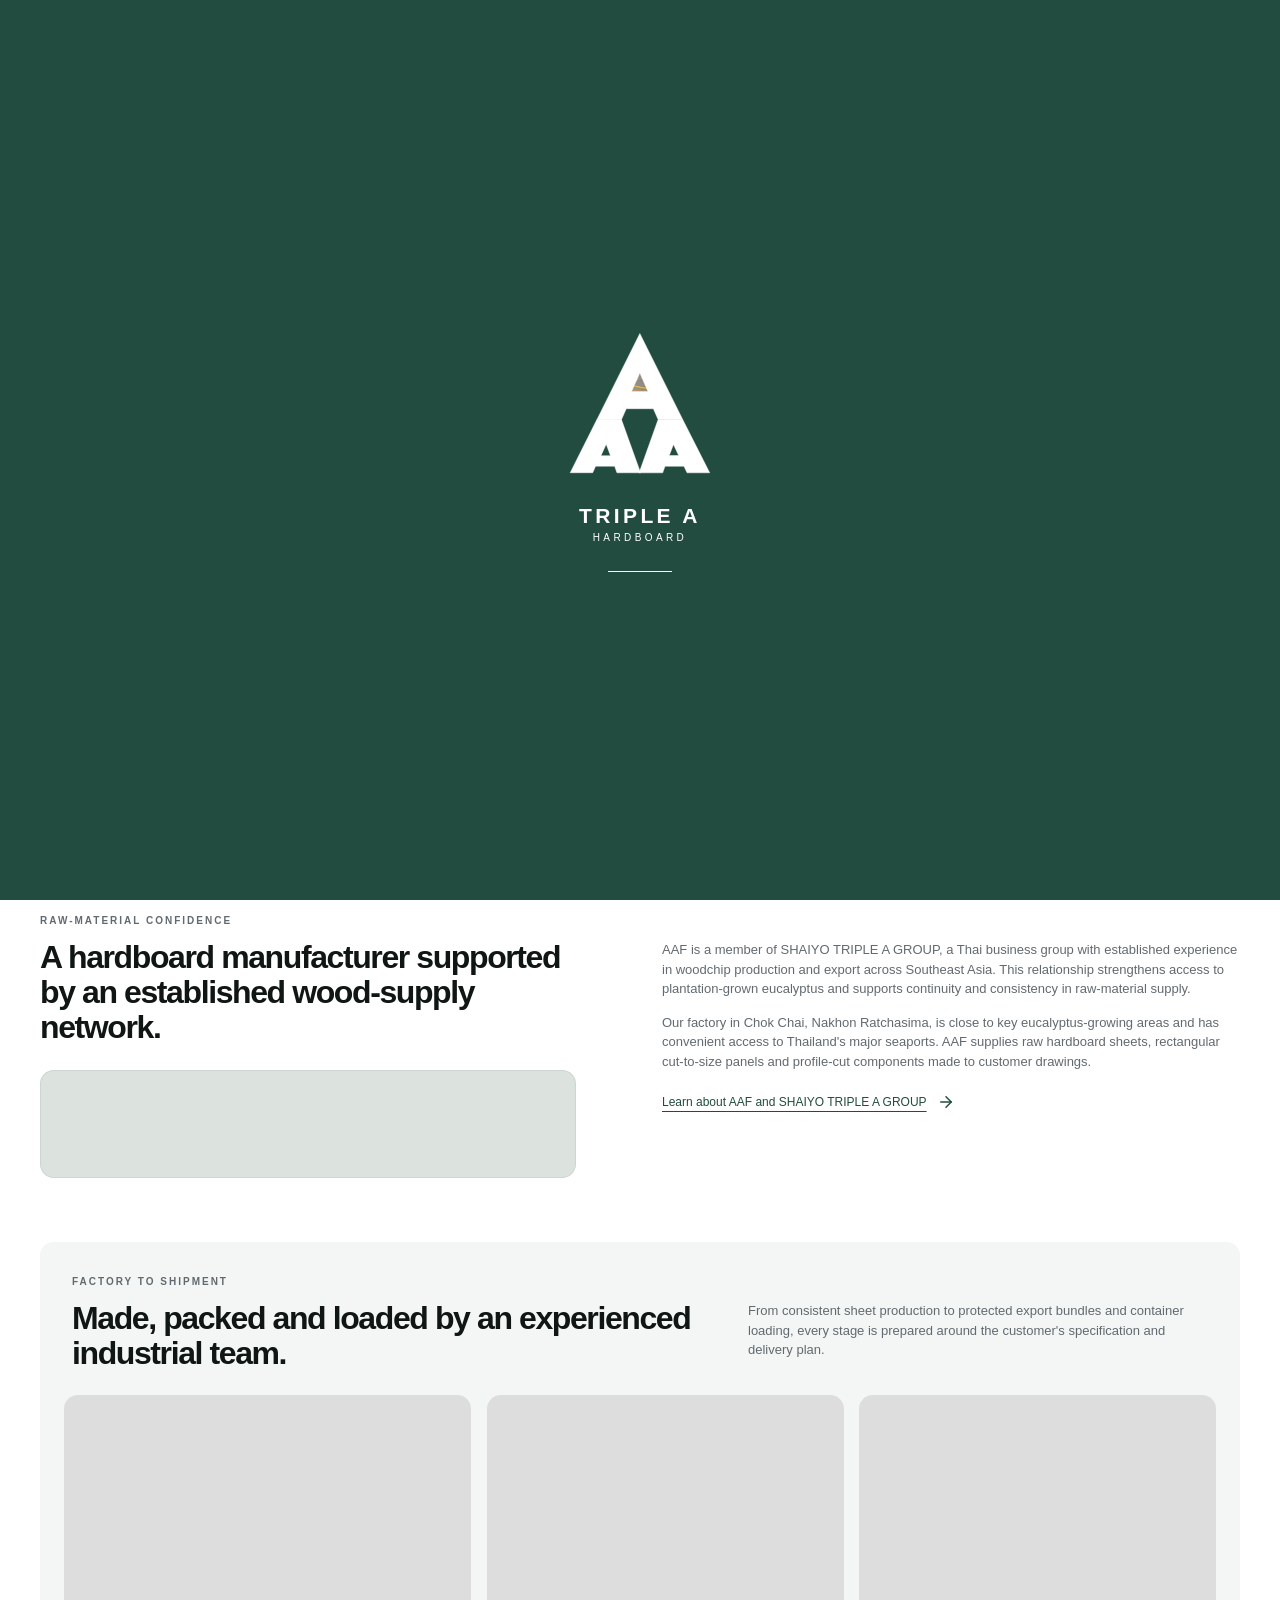
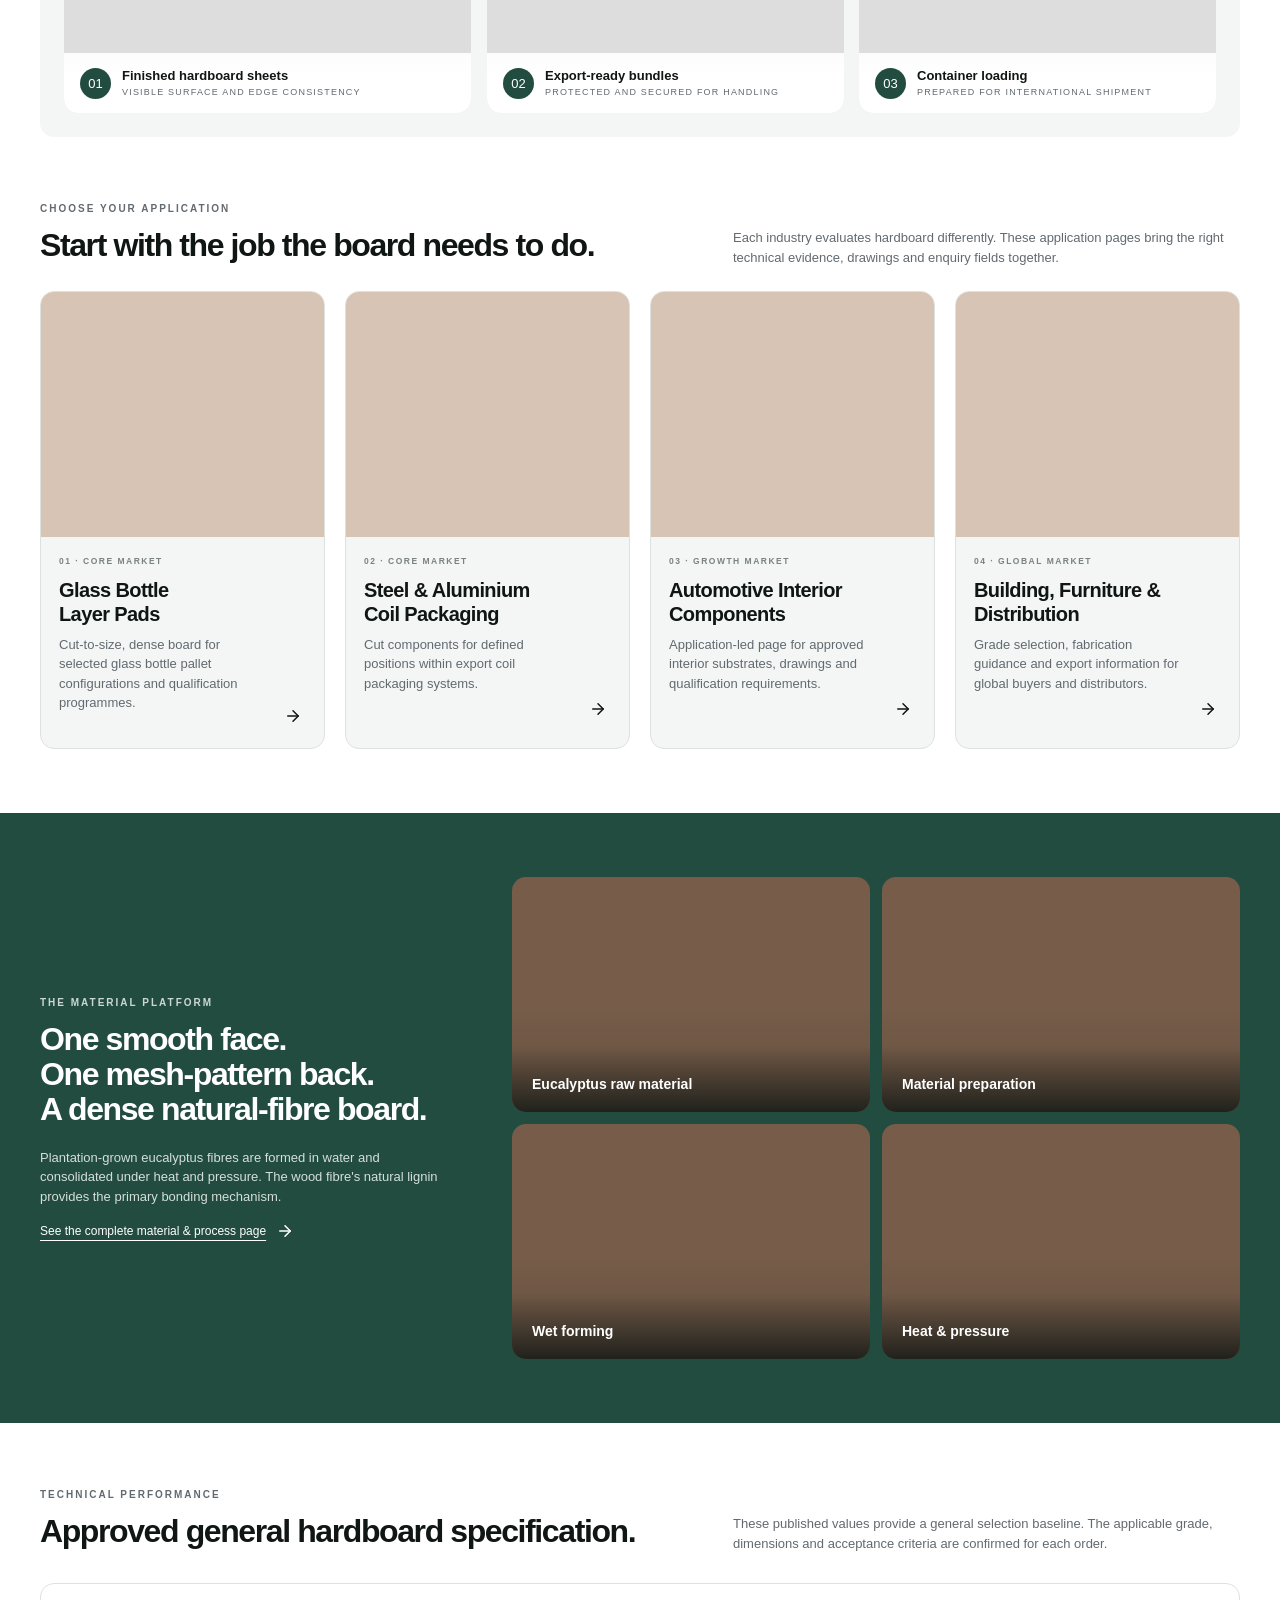
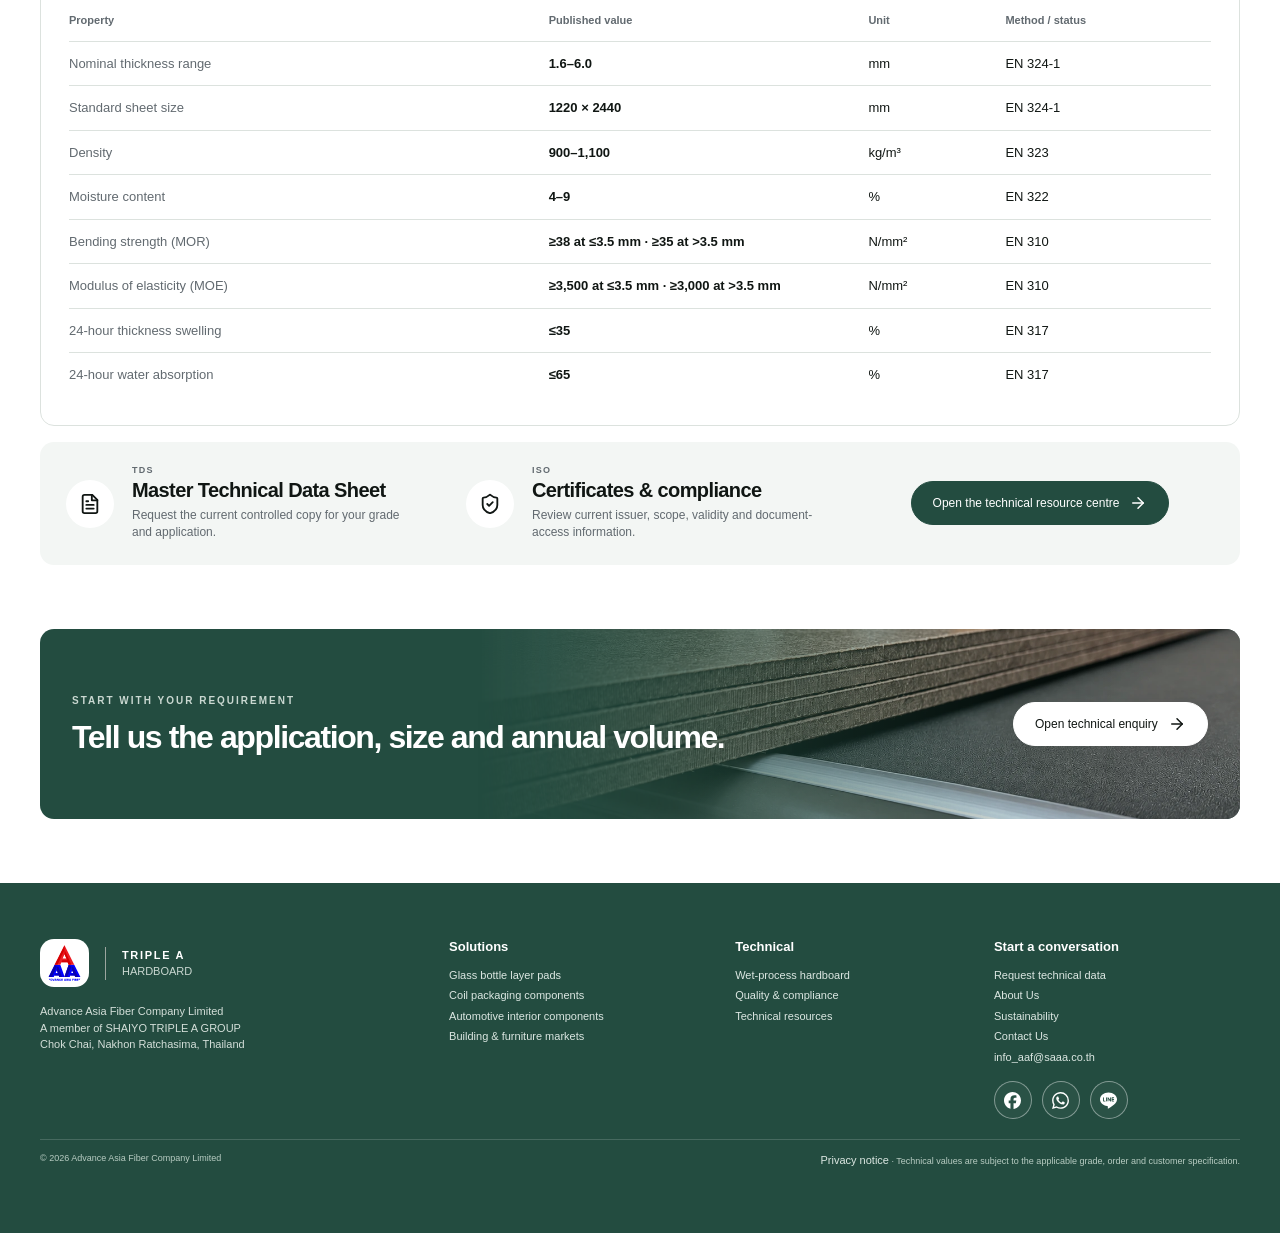
==== commit af7d8580: "Initial commit" ====
--- a/index.html
+++ b/index.html
@@ -1,346 +1,1083 @@
-<!DOCTYPE html>
-<html lang="en">
-  <head>
-<meta charset="utf-8"/>
-<meta content="width=device-width, initial-scale=1" name="viewport"/>
-<link as="image" fetchpriority="high" href="assets/images/home/hero-hardboard-factory.webp" imagesizes="(max-width: 820px) 100vw, 54vw" rel="preload"/><title>AAF | Hardboard | Thailand</title>
-<meta content="Thailand-made wet-process eucalyptus hardboard for glass bottle layer pads, coil packaging, automotive interiors, furniture and building applications." name="description"/>
-<meta content="noindex, follow" name="robots"/>
-<meta content="noindex, follow, max-image-preview:large, max-snippet:-1" name="googlebot"/>
-<meta content="Wet-Process Hardboard Manufacturer in Thailand | Triple A" property="og:title"/>
-<meta content="Thailand-made wet-process eucalyptus hardboard for industrial applications and export markets." property="og:description"/>
-<meta content="https://triple-a-hardboard.superwee.chatgpt.site" property="og:url"/>
-<meta content="Triple A Hardboard" property="og:site_name"/>
-<meta content="website" property="og:type"/>
-<meta content="https://triple-a-hardboard.superwee.chatgpt.site/images/company/com-02-hardboard-production-line.webp" property="og:image"/>
-<meta content="Triple A Hardboard production line" property="og:image:alt"/>
-<meta content="summary_large_image" name="twitter:card"/>
-<meta content="Wet-Process Hardboard Manufacturer in Thailand | Triple A" name="twitter:title"/>
-<meta content="Thailand-made wet-process eucalyptus hardboard for industrial applications and export markets." name="twitter:description"/>
-<meta content="https://triple-a-hardboard.superwee.chatgpt.site/images/company/com-02-hardboard-production-line.webp" name="twitter:image"/>
-<link href="assets/logos/aaf-favicon.svg" rel="shortcut icon" type="image/svg+xml"/>
-<link href="assets/logos/aaf-favicon.svg" rel="icon" type="image/svg+xml"/>
-<link href="https://triple-a-hardboard.superwee.chatgpt.site" rel="canonical"/>
-<link href="css/tokens.css?v=20260917-gsap-splittext-v1" rel="stylesheet"/>
-<link href="css/global.css" rel="stylesheet"/>
-<link href="css/components.css?v=20260917-gsap-splittext-v1" rel="stylesheet"/>
-<link href="css/responsive.css" rel="stylesheet"/>
-<link href="css/pages/home.css?v=20260917-gsap-splittext-v1" rel="stylesheet"/>
-<script src="js/motion-boot.js"></script>
-</head>
-  <body>
-    <script type="application/ld+json">{"@context":"https://schema.org","@type":"Organization","@id":"https://triple-a-hardboard.superwee.chatgpt.site/#organization","name":"Advance Asia Fiber Company Limited","alternateName":"Triple A Hardboard","url":"https://triple-a-hardboard.superwee.chatgpt.site","logo":"https://triple-a-hardboard.superwee.chatgpt.site/favicon.svg","email":"info_aaf@saaa.co.th","telephone":"+66 87 942 0648","address":{"@type":"PostalAddress","streetAddress":"20–20/1 Moo 14","addressLocality":"Chok Chai","addressRegion":"Nakhon Ratchasima","postalCode":"30190","addressCountry":"TH"}}</script>
-    <script type="application/ld+json">{"@context":"https://schema.org","@type":"WebSite","@id":"https://triple-a-hardboard.superwee.chatgpt.site/#website","url":"https://triple-a-hardboard.superwee.chatgpt.site","name":"Triple A Hardboard","publisher":{"@id":"https://triple-a-hardboard.superwee.chatgpt.site/#organization"}}</script>
-    <div class="site-shell">
-      <!-- shared:header:start -->
-<header class="site-header">
-  <a aria-label="Triple A Hardboard home" class="brand" href="index.html"><img alt="AAF — Advance Asia Fiber" class="brand-logo" src="assets/logos/aaf-favicon.svg"/><span class="brand-copy"><strong>TRIPLE A</strong><small>HARDBOARD</small></span></a>
-  <nav aria-label="Main navigation" class="main-nav">
-    <div class="nav-menu">
-      <button class="nav-trigger" type="button">Solutions <span class="sr-only">⌄</span><svg aria-hidden="true" class="lucide lucide-chevron-down" fill="none" focusable="false" height="24" stroke="currentColor" stroke-linecap="round" stroke-linejoin="round" stroke-width="2" viewbox="0 0 24 24" width="24" xmlns="http://www.w3.org/2000/svg"><path d="m6 9 6 6 6-6"></path></svg></button>
-      <div class="nav-dropdown"><a href="pages/glass-bottle-layer-pads.html">Glass Bottle Layer Pads</a><a href="pages/coil-packaging-components.html">Steel &amp; Aluminium Coil Packaging</a><a href="pages/automotive-interior-components.html">Automotive Interior Components</a><a href="pages/building-furniture-distribution.html">Building &amp; Furniture Markets</a></div>
-    </div>
-    <a href="pages/wet-process-hardboard.html">Wet-Process Hardboard</a>
-    <a href="pages/quality-compliance.html">Quality &amp; Compliance</a>
-    <a href="pages/about-us.html">About Us</a>
-    <a class="nav-contact-link" href="pages/contact-us.html">Contact Us</a>
-  </nav>
-  <details class="mobile-nav">
-    <summary aria-expanded="false" aria-label="Open navigation"><span aria-hidden="true" class="mobile-menu-lucide"><svg class="lucide lucide-menu mobile-menu-open-icon" fill="none" height="24" stroke="currentColor" stroke-linecap="round" stroke-linejoin="round" stroke-width="2" viewbox="0 0 24 24" width="24" xmlns="http://www.w3.org/2000/svg"><path d="M4 12h16"></path><path d="M4 6h16"></path><path d="M4 18h16"></path></svg><svg class="lucide lucide-x mobile-menu-close-icon" fill="none" height="24" stroke="currentColor" stroke-linecap="round" stroke-linejoin="round" stroke-width="2" viewbox="0 0 24 24" width="24" xmlns="http://www.w3.org/2000/svg"><path d="M18 6 6 18"></path><path d="m6 6 12 12"></path></svg></span></summary>
-    <div><strong>Solutions</strong><a href="pages/glass-bottle-layer-pads.html">Glass bottle layer pads</a><a href="pages/coil-packaging-components.html">Coil packaging components</a><a href="pages/automotive-interior-components.html">Automotive interiors</a><a href="pages/building-furniture-distribution.html">Building &amp; furniture</a><strong>Technical &amp; company</strong><a href="pages/wet-process-hardboard.html">Wet-process hardboard</a><a href="pages/quality-compliance.html">Quality &amp; compliance</a><a href="pages/technical-resources.html">Technical resources</a><a href="pages/about-us.html">About Us</a><a href="pages/contact-us.html">Contact Us</a></div>
-  </details>
-  <div class="header-actions">
-    <details class="language-switcher">
-      <summary aria-label="Change language" class="language-trigger" title="English">
-<span class="language-flag-wrap"><img alt="" aria-hidden="true" class="circle-flag" src="assets/icons/flag-us.svg"/></span>
-<span aria-hidden="true" class="language-current-code">EN</span>
-<span aria-hidden="true" class="language-chevron"><svg class="lucide lucide-chevron-down" fill="none" height="24" stroke="currentColor" stroke-linecap="round" stroke-linejoin="round" stroke-width="2" viewbox="0 0 24 24" width="24" xmlns="http://www.w3.org/2000/svg"><path d="m6 9 6 6 6-6"></path></svg></span>
-</summary>
-      <div aria-label="Languages" class="language-dropdown" role="menu">
-<button class="language-option is-active" data-code="EN" data-lang="en" data-name="English" role="menuitem" type="button"><span class="language-option-flag"><img alt="" aria-hidden="true" class="circle-flag" src="assets/icons/flag-us.svg"/></span><span>EN</span></button>
-<button class="language-option" data-code="ES" data-lang="es" data-name="Español" role="menuitem" type="button"><span class="language-option-flag"><img alt="" aria-hidden="true" class="circle-flag" src="assets/icons/flag-es.svg"/></span><span>ES</span></button>
-<button class="language-option" data-code="FR" data-lang="fr" data-name="Français" role="menuitem" type="button"><span class="language-option-flag"><img alt="" aria-hidden="true" class="circle-flag" src="assets/icons/flag-fr.svg"/></span><span>FR</span></button>
-<button class="language-option" data-code="JA" data-lang="ja" data-name="日本語" role="menuitem" type="button"><span class="language-option-flag"><img alt="" aria-hidden="true" class="circle-flag" src="assets/icons/flag-jp.svg"/></span><span>JA</span></button>
-<button class="language-option" data-code="TH" data-lang="th" data-name="ไทย" role="menuitem" type="button"><span class="language-option-flag"><img alt="" aria-hidden="true" class="circle-flag" src="assets/icons/flag-th.svg"/></span><span>TH</span></button>
-<button class="language-option" data-code="ZH" data-lang="zh" data-name="中文" role="menuitem" type="button"><span class="language-option-flag"><img alt="" aria-hidden="true" class="circle-flag" src="assets/icons/flag-cn.svg"/></span><span>ZH</span></button>
-</div>
-    </details>
-    <a class="button button-small button-primary header-quote-button" href="pages/request-a-quote.html"><span aria-hidden="true" class="header-quote-icon"><svg class="lucide lucide-clipboard-list" fill="none" height="24" stroke="currentColor" stroke-linecap="round" stroke-linejoin="round" stroke-width="2" viewbox="0 0 24 24" width="24" xmlns="http://www.w3.org/2000/svg"><rect height="4" rx="1" ry="1" width="8" x="8" y="2"></rect><path d="M16 4h2a2 2 0 0 1 2 2v14a2 2 0 0 1-2 2H6a2 2 0 0 1-2-2V6a2 2 0 0 1 2-2h2"></path><path d="M12 11h4"></path><path d="M12 16h4"></path><path d="M8 11h.01"></path><path d="M8 16h.01"></path></svg></span><span>Request a quote</span><svg aria-hidden="true" class="lucide lucide-arrow-right header-quote-arrow" fill="none" focusable="false" height="24" stroke="currentColor" stroke-linecap="round" stroke-linejoin="round" stroke-width="2" viewbox="0 0 24 24" width="24" xmlns="http://www.w3.org/2000/svg"><path d="M5 12h14"></path><path d="m12 5 7 7-7 7"></path></svg></a>
-  </div>
-</header>
-<!-- shared:header:end -->
-      <main>
-        <section class="hero page-width">
-          <div class="hero-copy">
-            <p class="eyebrow">Thailand-based manufacturer · Part of SHAIYO TRIPLE A GROUP</p>
-            <h1><span class="hero-title-accent">Wet-Process Hardboard</span><br/><span class="hero-title-subline">Engineered for Industry</span></h1>
-            <p class="hero-lead">Advance Asia Fiber Company Limited (AAF) manufactures wet-process eucalyptus hardboard for glass bottle layer pads, coil packaging components, automotive interiors and global building &amp; furniture markets.</p>
-            <div class="button-row"><a class="button button-primary" href="pages/request-a-quote.html">Discuss your application <span class="sr-only">→</span><svg aria-hidden="true" class="lucide lucide-arrow-right" fill="none" focusable="false" height="24" stroke="currentColor" stroke-linecap="round" stroke-linejoin="round" stroke-width="2" viewbox="0 0 24 24" width="24" xmlns="http://www.w3.org/2000/svg"><path d="M5 12h14"></path><path d="m12 5 7 7-7 7"></path></svg></a><a class="button button-secondary" href="pages/technical-resources.html">View technical resources</a></div>
-            <div aria-label="Raw-material and location strengths" class="hero-meta">
-              <div class="kpi-item"><strong>SHAIYO TRIPLE A</strong><span>Group-backed supply network</span></div>
-              <div class="kpi-item"><strong data-kpi-counter="100">0%</strong><span>Thai plantation eucalyptus</span></div>
-              <div class="kpi-item"><strong>Chok Chai</strong><span>Close to raw-material sources</span></div>
-            </div>
-          </div>
-          <figure class="hero-media actual-media">
-            <img alt="Wide-angle view of the Triple A wet-process hardboard production line in Thailand" class="media-cover" decoding="async" fetchpriority="high" loading="eager" sizes="(max-width: 820px) 100vw, 54vw" src="assets/images/home/hero-hardboard-factory.webp"/>
-            <figcaption><strong>Manufactured in Thailand</strong><span>Wet-process hardboard production</span></figcaption>
-          </figure>
-        </section>
-        <section class="proof-bar">
-          <div class="page-width proof-bar-inner"><span>Part of SHAIYO TRIPLE A GROUP</span><span>Wet-process eucalyptus hardboard</span><span>Raw-material supply continuity</span><span>Access to Thailand's major seaports</span></div>
-        </section>
-        <section aria-labelledby="home-company-title" class="home-company-intro page-width">
-          <div class="home-company-lead">
-            <p class="eyebrow">Raw-material confidence</p>
-            <h2 id="home-company-title">A hardboard manufacturer supported by an established wood-supply network.</h2>
-            <figure aria-label="SHAIYO TRIPLE A GROUP wood-supply network" class="home-company-network-image"><img alt="SHAIYO TRIPLE A GROUP wood-supply network from eucalyptus nursery and plantation through harvested wood and renewable-energy infrastructure" decoding="async" loading="lazy" src="assets/images/home/company-wood-supply-network.webp"/></figure>
-          </div>
-          <div class="home-company-copy">
-            <p>AAF is a member of SHAIYO TRIPLE A GROUP, a Thai business group with established experience in woodchip production and export across Southeast Asia. This relationship strengthens access to plantation-grown eucalyptus and supports continuity and consistency in raw-material supply.</p>
-            <p>Our factory in Chok Chai, Nakhon Ratchasima, is close to key eucalyptus-growing areas and has convenient access to Thailand's major seaports. AAF supplies raw hardboard sheets, rectangular cut-to-size panels and profile-cut components made to customer drawings.</p>
-            <a class="text-link" href="pages/about-us.html">Learn about AAF and SHAIYO TRIPLE A GROUP <span class="sr-only">→</span><svg aria-hidden="true" class="lucide lucide-arrow-right" fill="none" focusable="false" height="24" stroke="currentColor" stroke-linecap="round" stroke-linejoin="round" stroke-width="2" viewbox="0 0 24 24" width="24" xmlns="http://www.w3.org/2000/svg"><path d="M5 12h14"></path><path d="m12 5 7 7-7 7"></path></svg></a>
-          </div>
-        </section>
-        <section aria-labelledby="home-evidence-title" class="home-evidence page-width">
-          <div class="home-evidence-heading">
-            <div>
-              <p class="eyebrow">Factory to shipment</p>
-              <h2 id="home-evidence-title">Made, packed and loaded by an experienced industrial team.</h2>
-            </div>
-            <p>From consistent sheet production to protected export bundles and container loading, every stage is prepared around the customer's specification and delivery plan.</p>
-          </div>
-          <div class="home-evidence-grid">
-            <figure class="evidence-card evidence-card-wide">
-              <img alt="Close-up of finished hardboard sheets showing the smooth face and dense edges" class="media-cover" decoding="async" loading="lazy" sizes="(max-width: 820px) 100vw, 50vw" src="assets/images/home/factory-hardboard-sheet-stack.webp"/>
-              <figcaption><span>01</span><strong>Finished hardboard sheets</strong><small>Visible surface and edge consistency</small></figcaption>
-            </figure>
-            <figure class="evidence-card evidence-card-export">
-              <img alt="Protected hardboard bundles prepared for export inside the factory" class="media-cover" decoding="async" loading="lazy" sizes="(max-width: 820px) 100vw, 25vw" src="assets/images/home/factory-export-packing.webp"/>
-              <figcaption><span>02</span><strong>Export-ready bundles</strong><small>Protected and secured for handling</small></figcaption>
-            </figure>
-            <figure class="evidence-card">
-              <img alt="Hardboard export bundles secured inside a shipping container" class="media-cover" decoding="async" loading="lazy" sizes="(max-width: 820px) 100vw, 25vw" src="assets/images/home/factory-container-loading.webp"/>
-              <figcaption><span>03</span><strong>Container loading</strong><small>Prepared for international shipment</small></figcaption>
-            </figure>
-          </div>
-        </section>
-        <section class="page-section page-width">
-          <div class="section-header">
-            <p class="eyebrow">Choose your application</p>
-            <h2>Start with the job the board needs to do.</h2>
-            <p>Each industry evaluates hardboard differently. These application pages bring the right technical evidence, drawings and enquiry fields together.</p>
-          </div>
-          <div class="application-grid">
-            <article class="application-card application-card-featured">
-              <figure class="application-actual-media">
-                <img alt="Glass bottles arranged on a pallet with hardboard layer pads between each layer" class="media-cover" decoding="async" loading="lazy" sizes="(max-width: 820px) 100vw, 32vw" src="assets/images/home/application-glass-bottle-layer-pad.webp"/>
-                <figcaption><strong>GLS-01</strong><span>Hardboard layer pads in a glass-bottle pallet</span></figcaption>
-              </figure>
-              <div class="card-copy">
-                <p class="card-number">01 · CORE MARKET</p>
-                <h3>Glass Bottle<br/>Layer Pads</h3>
-                <p>Cut-to-size, dense board for selected glass bottle pallet configurations and qualification programmes.</p>
-                <a class="card-arrow" href="pages/glass-bottle-layer-pads.html">Explore glass applications <span class="sr-only">→</span><svg aria-hidden="true" class="lucide lucide-arrow-right" fill="none" focusable="false" height="24" stroke="currentColor" stroke-linecap="round" stroke-linejoin="round" stroke-width="2" viewbox="0 0 24 24" width="24" xmlns="http://www.w3.org/2000/svg"><path d="M5 12h14"></path><path d="m12 5 7 7-7 7"></path></svg></a>
-              </div>
-            </article>
-            <article class="application-card application-card-featured">
-              <figure class="application-actual-media">
-                <img alt="Complete steel coil packaging system using hardboard protective components" class="media-cover" decoding="async" loading="lazy" sizes="(max-width: 820px) 100vw, 32vw" src="assets/images/home/application-coil-packaging.webp"/>
-                <figcaption><strong>COI-01</strong><span>Complete coil packaging system</span></figcaption>
-              </figure>
-              <div class="card-copy">
-                <p class="card-number">02 · CORE MARKET</p>
-                <h3>Steel &amp; Aluminium<br/>Coil Packaging</h3>
-                <p>Cut components for defined positions within export coil packaging systems.</p>
-                <a class="card-arrow" href="pages/coil-packaging-components.html">Explore coil applications <span class="sr-only">→</span><svg aria-hidden="true" class="lucide lucide-arrow-right" fill="none" focusable="false" height="24" stroke="currentColor" stroke-linecap="round" stroke-linejoin="round" stroke-width="2" viewbox="0 0 24 24" width="24" xmlns="http://www.w3.org/2000/svg"><path d="M5 12h14"></path><path d="m12 5 7 7-7 7"></path></svg></a>
-              </div>
-            </article>
-            <article class="application-card application-card-planned">
-              <figure class="application-actual-media">
-                <img alt="Vehicle cutaway showing representative installed locations of automotive hardboard components" class="media-cover" decoding="async" loading="lazy" sizes="(max-width: 820px) 100vw, 24vw" src="assets/images/home/application-automotive-interior.webp"/>
-                <figcaption><strong>AUT-03</strong><span>Representative installed locations</span></figcaption>
-              </figure>
-              <div class="card-copy">
-                <p class="card-number">03 · GROWTH MARKET</p>
-                <h3>Automotive Interior Components</h3>
-                <p>Application-led page for approved interior substrates, drawings and qualification requirements.</p>
-                <a class="card-arrow" href="pages/automotive-interior-components.html">Explore automotive applications <span class="sr-only">→</span><svg aria-hidden="true" class="lucide lucide-arrow-right" fill="none" focusable="false" height="24" stroke="currentColor" stroke-linecap="round" stroke-linejoin="round" stroke-width="2" viewbox="0 0 24 24" width="24" xmlns="http://www.w3.org/2000/svg"><path d="M5 12h14"></path><path d="m12 5 7 7-7 7"></path></svg></a>
-              </div>
-            </article>
-            <article class="application-card application-card-planned">
-              <figure class="application-actual-media">
-                <img alt="Furniture application manufactured with hardboard components" class="media-cover" decoding="async" loading="lazy" sizes="(max-width: 820px) 100vw, 24vw" src="assets/images/home/application-furniture.webp"/>
-                <figcaption><strong>BLD-01</strong><span>Hardboard furniture application</span></figcaption>
-              </figure>
-              <div class="card-copy">
-                <p class="card-number">04 · GLOBAL MARKET</p>
-                <h3>Building, Furniture &amp; Distribution</h3>
-                <p>Grade selection, fabrication guidance and export information for global buyers and distributors.</p>
-                <a class="card-arrow" href="pages/building-furniture-distribution.html">Explore building &amp; furniture <span class="sr-only">→</span><svg aria-hidden="true" class="lucide lucide-arrow-right" fill="none" focusable="false" height="24" stroke="currentColor" stroke-linecap="round" stroke-linejoin="round" stroke-width="2" viewbox="0 0 24 24" width="24" xmlns="http://www.w3.org/2000/svg"><path d="M5 12h14"></path><path d="m12 5 7 7-7 7"></path></svg></a>
-              </div>
-            </article>
-          </div>
-        </section>
-        <section class="material-section" id="material">
-          <div class="page-width material-grid">
-            <div>
-              <p class="eyebrow eyebrow-light">The material platform</p>
-              <h2>One smooth face.<br/>One mesh-pattern back.<br/>A dense natural-fibre board.</h2>
-              <p>Plantation-grown eucalyptus fibres are formed in water and consolidated under heat and pressure. The wood fibre's natural lignin provides the primary bonding mechanism.</p>
-              <a class="text-link text-link-light" href="pages/wet-process-hardboard.html">See the complete material &amp; process page <span class="sr-only">→</span><svg aria-hidden="true" class="lucide lucide-arrow-right" fill="none" focusable="false" height="24" stroke="currentColor" stroke-linecap="round" stroke-linejoin="round" stroke-width="2" viewbox="0 0 24 24" width="24" xmlns="http://www.w3.org/2000/svg"><path d="M5 12h14"></path><path d="m12 5 7 7-7 7"></path></svg></a>
-            </div>
-            <div class="process-steps process-photo-steps">
-              <figure>
-                <img alt="Eucalyptus raw material for wet-process hardboard" class="media-cover" decoding="async" loading="lazy" sizes="(max-width: 820px) 50vw, 25vw" src="assets/images/home/process-eucalyptus-raw-material.webp"/>
-                <figcaption><b>Eucalyptus raw material</b></figcaption>
-              </figure>
-              <figure>
-                <img alt="Raw material preparation stage in the hardboard factory" class="media-cover" decoding="async" loading="lazy" sizes="(max-width: 820px) 50vw, 25vw" src="assets/images/home/process-material-preparation.webp"/>
-                <figcaption><b>Material preparation</b></figcaption>
-              </figure>
-              <figure>
-                <img alt="Wet forming line for hardboard mat formation" class="media-cover" decoding="async" loading="lazy" sizes="(max-width: 820px) 50vw, 25vw" src="assets/images/home/process-wet-forming.webp"/>
-                <figcaption><b>Wet forming</b></figcaption>
-              </figure>
-              <figure>
-                <img alt="Hardboard hot press using heat and pressure" class="media-cover" decoding="async" loading="lazy" sizes="(max-width: 820px) 50vw, 25vw" src="assets/images/home/process-hot-press.webp"/>
-                <figcaption><b>Heat &amp; pressure</b></figcaption>
-              </figure>
-            </div>
-          </div>
-        </section>
-        <section class="page-section page-width" id="technical-data">
-          <div class="split-heading">
-            <div class="section-header">
-              <p class="eyebrow">Technical performance</p>
-              <h2>Approved general hardboard specification.</h2>
-              <p>These published values provide a general selection baseline. The applicable grade, dimensions and acceptance criteria are confirmed for each order.</p>
-            </div>
-          </div>
-          <div class="table-wrap" id="quality">
-            <table class="spec-table">
-              <caption class="sr-only">Approved general hardboard specification.</caption>
-              <thead>
-                <tr>
-                  <th scope="col">Property</th>
-                  <th scope="col">Published value</th>
-                  <th scope="col">Unit</th>
-                  <th scope="col">Method / status</th>
-                </tr>
-              </thead>
-              <tbody>
-                <tr>
-                  <td>Nominal thickness range</td>
-                  <td>1.6–6.0</td>
-                  <td>mm</td>
-                  <td>EN 324-1</td>
-                </tr>
-                <tr>
-                  <td>Standard sheet size</td>
-                  <td>1220 × 2440</td>
-                  <td>mm</td>
-                  <td>EN 324-1</td>
-                </tr>
-                <tr>
-                  <td>Density</td>
-                  <td>900–1,100</td>
-                  <td>kg/m³</td>
-                  <td>EN 323</td>
-                </tr>
-                <tr>
-                  <td>Moisture content</td>
-                  <td>4–9</td>
-                  <td>%</td>
-                  <td>EN 322</td>
-                </tr>
-                <tr>
-                  <td>Bending strength (MOR)</td>
-                  <td>≥38 at ≤3.5 mm · ≥35 at &gt;3.5 mm</td>
-                  <td>N/mm²</td>
-                  <td>EN 310</td>
-                </tr>
-                <tr>
-                  <td>Modulus of elasticity (MOE)</td>
-                  <td>≥3,500 at ≤3.5 mm · ≥3,000 at &gt;3.5 mm</td>
-                  <td>N/mm²</td>
-                  <td>EN 310</td>
-                </tr>
-                <tr>
-                  <td>24-hour thickness swelling</td>
-                  <td>≤35</td>
-                  <td>%</td>
-                  <td>EN 317</td>
-                </tr>
-                <tr>
-                  <td>24-hour water absorption</td>
-                  <td>≤65</td>
-                  <td>%</td>
-                  <td>EN 317</td>
-                </tr>
-              </tbody>
-            </table>
-          </div>
-          <div class="technical-actions">
-            <div>
-              <span class="doc-icon"><svg aria-hidden="true" class="lucide lucide-file-text" fill="none" focusable="false" height="24" stroke="currentColor" stroke-linecap="round" stroke-linejoin="round" stroke-width="2" viewbox="0 0 24 24" width="24" xmlns="http://www.w3.org/2000/svg"><path d="M14.5 2H6a2 2 0 0 0-2 2v16a2 2 0 0 0 2 2h12a2 2 0 0 0 2-2V7.5L14.5 2z"></path><polyline points="14 2 14 8 20 8"></polyline><line x1="16" x2="8" y1="13" y2="13"></line><line x1="16" x2="8" y1="17" y2="17"></line><line x1="10" x2="8" y1="9" y2="9"></line></svg></span>
-              <div><span class="doc-code">TDS</span><strong>Master Technical Data Sheet</strong><small>Request the current controlled copy for your grade and application.</small></div>
-            </div>
-            <div>
-              <span class="doc-icon"><svg aria-hidden="true" class="lucide lucide-shield-check" fill="none" focusable="false" height="24" stroke="currentColor" stroke-linecap="round" stroke-linejoin="round" stroke-width="2" viewbox="0 0 24 24" width="24" xmlns="http://www.w3.org/2000/svg"><path d="M20 13c0 5-3.5 7.5-7.66 8.95a1 1 0 0 1-.67-.01C7.5 20.5 4 18 4 13V6a1 1 0 0 1 1-1c2 0 4.5-1.2 6.24-2.72a1.17 1.17 0 0 1 1.52 0C14.51 3.81 17 5 19 5a1 1 0 0 1 1 1z"></path><path d="m9 12 2 2 4-4"></path></svg></span>
-              <div><span class="doc-code">ISO</span><strong>Certificates &amp; compliance</strong><small>Review current issuer, scope, validity and document-access information.</small></div>
-            </div>
-            <a class="text-link" href="pages/technical-resources.html">Open the technical resource centre <span class="sr-only">→</span><svg aria-hidden="true" class="lucide lucide-arrow-right" fill="none" focusable="false" height="24" stroke="currentColor" stroke-linecap="round" stroke-linejoin="round" stroke-width="2" viewbox="0 0 24 24" width="24" xmlns="http://www.w3.org/2000/svg"><path d="M5 12h14"></path><path d="m12 5 7 7-7 7"></path></svg></a>
-          </div>
-        </section>
-        <section class="cta-section">
-          <div class="page-width cta-inner">
-            <div>
-              <p class="eyebrow eyebrow-light">Start with your requirement</p>
-              <h2>Tell us the application, size and annual volume.</h2>
-            </div>
-            <a class="button button-light" href="pages/request-a-quote.html">Open technical enquiry <span class="sr-only">→</span><svg aria-hidden="true" class="lucide lucide-arrow-right" fill="none" focusable="false" height="24" stroke="currentColor" stroke-linecap="round" stroke-linejoin="round" stroke-width="2" viewbox="0 0 24 24" width="24" xmlns="http://www.w3.org/2000/svg"><path d="M5 12h14"></path><path d="m12 5 7 7-7 7"></path></svg></a>
-          </div>
-        </section>
-      </main>
-      <!-- shared:footer:start -->
-<footer class="site-footer" id="company">
-  <div class="footer-inner">
-    <div class="footer-grid">
-      <div>
-        <div class="brand brand-footer"><img alt="AAF — Advance Asia Fiber" class="brand-logo" src="assets/logos/aaf-favicon.svg"/><span class="brand-copy"><strong>TRIPLE A</strong><small>HARDBOARD</small></span></div>
-        <p>Advance Asia Fiber Company Limited<br/>A member of SHAIYO TRIPLE A GROUP<br/>Chok Chai, Nakhon Ratchasima, Thailand</p>
-      </div>
-      <div>
-        <h3>Solutions</h3>
-        <a href="pages/glass-bottle-layer-pads.html">Glass bottle layer pads</a>
-        <a href="pages/coil-packaging-components.html">Coil packaging components</a>
-        <a href="pages/automotive-interior-components.html">Automotive interior components</a>
-        <a href="pages/building-furniture-distribution.html">Building &amp; furniture markets</a>
-      </div>
-      <div>
-        <h3>Technical</h3>
-        <a href="pages/wet-process-hardboard.html">Wet-process hardboard</a>
-        <a href="pages/quality-compliance.html">Quality &amp; compliance</a>
-        <a href="pages/technical-resources.html">Technical resources</a>
-      </div>
-      <div>
-        <h3>Start a conversation</h3>
-        <a href="pages/request-a-quote.html">Request technical data</a>
-        <a href="pages/about-us.html">About Us</a>
-        <a href="pages/contact-us.html">Contact Us</a>
-        <a href="mailto:info_aaf@saaa.co.th">info_aaf@saaa.co.th</a>
-        <div aria-label="Social media" class="footer-socials"><a aria-label="Facebook" class="footer-social-icon" data-placeholder="production-url" href="#" title="Facebook — production URL pending"><svg aria-hidden="true" focusable="false" viewbox="0 0 24 24"><path d="M9.101 23.691v-7.98H6.627v-3.667h2.474v-1.58c0-4.085 1.848-5.978 5.858-5.978.401 0 .955.042 1.468.103a8.68 8.68 0 0 1 1.141.195v3.325a8.623 8.623 0 0 0-.653-.036 26.805 26.805 0 0 0-.733-.009c-.707 0-1.259.096-1.675.309a1.686 1.686 0 0 0-.679.622c-.258.42-.374.995-.374 1.752v1.297h3.919l-.386 2.103-.287 1.564h-3.246v8.245C19.396 23.238 24 18.179 24 12.044c0-6.627-5.373-12-12-12s-12 5.373-12 12c0 5.628 3.874 10.35 9.101 11.647Z" fill="currentColor"></path></svg></a><a aria-label="WhatsApp" class="footer-social-icon" data-placeholder="production-url" href="#" title="WhatsApp — production URL pending"><svg aria-hidden="true" focusable="false" viewbox="0 0 24 24"><path d="M17.472 14.382c-.297-.149-1.758-.867-2.03-.967-.273-.099-.471-.148-.67.15-.197.297-.767.966-.94 1.164-.173.199-.347.223-.644.075-.297-.15-1.255-.463-2.39-1.475-.883-.788-1.48-1.761-1.653-2.059-.173-.297-.018-.458.13-.606.134-.133.298-.347.446-.52.149-.174.198-.298.298-.497.099-.198.05-.371-.025-.52-.075-.149-.669-1.612-.916-2.207-.242-.579-.487-.5-.669-.51-.173-.008-.371-.01-.57-.01-.198 0-.52.074-.792.372-.272.297-1.04 1.016-1.04 2.479 0 1.462 1.065 2.875 1.213 3.074.149.198 2.096 3.2 5.077 4.487.709.306 1.262.489 1.694.625.712.227 1.36.195 1.871.118.571-.085 1.758-.719 2.006-1.413.248-.694.248-1.289.173-1.413-.074-.124-.272-.198-.57-.347m-5.421 7.403h-.004a9.87 9.87 0 0 1-5.031-1.378l-.361-.214-3.741.982.998-3.648-.235-.374a9.86 9.86 0 0 1-1.51-5.26c.001-5.45 4.436-9.884 9.888-9.884 2.64 0 5.122 1.03 6.988 2.898a9.825 9.825 0 0 1 2.893 6.994c-.003 5.45-4.437 9.884-9.885 9.884m8.413-18.297A11.815 11.815 0 0 0 12.05 0C5.495 0 .16 5.335.157 11.892c0 2.096.547 4.142 1.588 5.945L.057 24l6.305-1.654a11.882 11.882 0 0 0 5.683 1.448h.005c6.554 0 11.89-5.335 11.893-11.893a11.821 11.821 0 0 0-3.48-8.413Z" fill="currentColor"></path></svg></a><a aria-label="LINE" class="footer-social-icon" data-placeholder="production-url" href="#" title="LINE — production URL pending"><svg aria-hidden="true" focusable="false" viewbox="0 0 24 24"><path d="M19.365 9.863c.349 0 .63.285.63.631 0 .345-.281.63-.63.63H17.61v1.125h1.755c.349 0 .63.283.63.63 0 .344-.281.629-.63.629h-2.386c-.345 0-.627-.285-.627-.629V8.108c0-.345.282-.63.63-.63h2.386c.346 0 .627.285.627.63 0 .349-.281.63-.63.63H17.61v1.125h1.755zm-3.855 3.016c0 .27-.174.51-.432.596-.064.021-.133.031-.199.031-.211 0-.391-.09-.51-.25l-2.443-3.317v2.94c0 .344-.279.629-.631.629-.346 0-.626-.285-.626-.629V8.108c0-.27.173-.51.43-.595.06-.023.136-.033.194-.033.195 0 .375.104.495.254l2.462 3.33V8.108c0-.345.282-.63.63-.63.345 0 .63.285.63.63v4.771zm-5.741 0c0 .344-.282.629-.631.629-.345 0-.627-.285-.627-.629V8.108c0-.345.282-.63.63-.63.346 0 .628.285.628.63v4.771zm-2.466.629H4.917c-.345 0-.63-.285-.63-.629V8.108c0-.345.285-.63.63-.63.348 0 .63.285.63.63v4.141h1.756c.348 0 .629.283.629.63 0 .344-.282.629-.629.629M24 10.314C24 4.943 18.615.572 12 .572S0 4.943 0 10.314c0 4.811 4.27 8.842 10.035 9.608.391.082.923.258 1.058.59.12.301.079.766.038 1.08l-.164 1.02c-.045.301-.24 1.186 1.049.645 1.291-.539 6.916-4.078 9.436-6.975C23.176 14.393 24 12.458 24 10.314" fill="currentColor"></path></svg></a></div>
-      </div>
-    </div>
-    <div class="footer-bottom"><span>© 2026 Advance Asia Fiber Company Limited</span><span><a href="pages/privacy.html">Privacy notice</a> · Technical values are subject to the applicable grade, order and customer specification.</span></div>
-  </div>
-</footer>
-<!-- shared:footer:end -->
-    </div>
-    <script src="js/vendor/gsap.min.js?v=3.13.0"></script>
-    <script src="js/vendor/SplitText.min.js?v=3.13.0"></script>
-    <script src="js/main.js?v=20260916-opening-reveal-v4" type="module"></script>
-    <script src="js/pages/home.js?v=20260917-gsap-splittext-v3" type="module"></script>
-  </body>
-</html>
+<!doctype html>
+<html lang="en">
+  <head>
+    <meta charset="utf-8" />
+    <meta content="width=device-width, initial-scale=1" name="viewport" />
+    <link
+      as="image"
+      fetchpriority="high"
+      href="assets/images/home/hero-hardboard-factory.webp"
+      imagesizes="(max-width: 820px) 100vw, 54vw"
+      rel="preload"
+    />
+    <title>AAF | Hardboard | Thailand</title>
+    <meta
+      content="Thailand-made wet-process eucalyptus hardboard for glass bottle layer pads, coil packaging, automotive interiors, furniture and building applications."
+      name="description"
+    />
+    <meta content="noindex, follow" name="robots" />
+    <meta content="noindex, follow, max-image-preview:large, max-snippet:-1" name="googlebot" />
+    <meta content="Wet-Process Hardboard Manufacturer in Thailand | Triple A" property="og:title" />
+    <meta
+      content="Thailand-made wet-process eucalyptus hardboard for industrial applications and export markets."
+      property="og:description"
+    />
+    <meta content="Triple A Hardboard" property="og:site_name" />
+    <meta content="website" property="og:type" />
+    <meta content="Triple A Hardboard production line" property="og:image:alt" />
+    <meta content="summary_large_image" name="twitter:card" />
+    <meta
+      content="Wet-Process Hardboard Manufacturer in Thailand | Triple A"
+      name="twitter:title"
+    />
+    <meta
+      content="Thailand-made wet-process eucalyptus hardboard for industrial applications and export markets."
+      name="twitter:description"
+    />
+    <link href="assets/logos/aaf-favicon.svg" rel="shortcut icon" type="image/svg+xml" />
+    <link href="assets/logos/aaf-favicon.svg" rel="icon" type="image/svg+xml" />
+    <!-- shared:styles:start -->
+    <link href="css/tokens.css" rel="stylesheet" />
+    <link href="css/global.css" rel="stylesheet" />
+    <link href="css/components.css?v=22" rel="stylesheet" />
+    <!-- shared:styles:end -->
+    <link href="css/pages/home.css?v=5" rel="stylesheet" />
+    <!-- shared:boot:start -->
+    <script src="js/motion-boot.js"></script>
+    <!-- shared:boot:end -->
+  </head>
+  <body>
+    <div class="site-shell">
+      <!-- shared:header:start -->
+      <header class="site-header">
+        <a aria-label="Triple A Hardboard home" class="brand" href="index.html"
+          ><img
+            alt="AAF — Advance Asia Fiber"
+            class="brand-logo"
+            src="assets/logos/aaf-favicon.svg"
+          /><span class="brand-copy"><strong>TRIPLE A</strong><small>HARDBOARD</small></span></a
+        >
+        <nav aria-label="Main navigation" class="main-nav">
+          <div class="nav-menu">
+            <button class="nav-trigger" type="button">
+              Solutions <span class="sr-only">⌄</span
+              ><svg
+                aria-hidden="true"
+                class="lucide lucide-chevron-down"
+                fill="none"
+                focusable="false"
+                height="24"
+                stroke="currentColor"
+                stroke-linecap="round"
+                stroke-linejoin="round"
+                stroke-width="2"
+                viewbox="0 0 24 24"
+                width="24"
+                xmlns="http://www.w3.org/2000/svg"
+              >
+                <path d="m6 9 6 6 6-6"></path>
+              </svg>
+            </button>
+            <div class="nav-dropdown">
+              <a href="pages/glass-bottle-layer-pads.html">Glass Bottle Layer Pads</a
+              ><a href="pages/coil-packaging-components.html"
+                >Steel &amp; Aluminium Coil Packaging</a
+              ><a href="pages/automotive-interior-components.html">Automotive Interior Components</a
+              ><a href="pages/building-furniture-distribution.html"
+                >Building &amp; Furniture Markets</a
+              >
+            </div>
+          </div>
+          <a href="pages/wet-process-hardboard.html">Wet-Process Hardboard</a>
+          <a href="pages/quality-compliance.html">Quality &amp; Compliance</a>
+          <a href="pages/about-us.html">About Us</a>
+          <div class="nav-menu nav-sustainability">
+            <a class="nav-trigger" href="pages/sustainability.html#from-tree-to-better-living"
+              >Sustainability
+              <svg
+                aria-hidden="true"
+                class="lucide lucide-chevron-down"
+                fill="none"
+                focusable="false"
+                height="24"
+                stroke="currentColor"
+                stroke-linecap="round"
+                stroke-linejoin="round"
+                stroke-width="2"
+                viewbox="0 0 24 24"
+                width="24"
+                xmlns="http://www.w3.org/2000/svg"
+              >
+                <path d="m6 9 6 6 6-6"></path></svg
+            ></a>
+            <div class="nav-dropdown" id="sustainability-dropdown">
+              <a href="pages/sustainability.html#from-tree-to-better-living"
+                >From Tree to Better Living</a
+              ><a href="pages/sustainability.html#community-social-impact"
+                >Community &amp; Social Impact</a
+              ><a href="pages/sustainability.html#renewable-energy">Renewable Energy</a
+              ><a href="pages/sustainability.html#nature-people-planet"
+                >Nature, People &amp; Planet</a
+              >
+            </div>
+          </div>
+          <a class="nav-contact-link" href="pages/contact-us.html">Contact Us</a>
+        </nav>
+        <details class="mobile-nav">
+          <summary aria-expanded="false" aria-label="Open navigation">
+            <span aria-hidden="true" class="mobile-menu-lucide"
+              ><svg
+                class="lucide lucide-menu mobile-menu-open-icon"
+                fill="none"
+                height="24"
+                stroke="currentColor"
+                stroke-linecap="round"
+                stroke-linejoin="round"
+                stroke-width="2"
+                viewbox="0 0 24 24"
+                width="24"
+                xmlns="http://www.w3.org/2000/svg"
+              >
+                <path d="M4 12h16"></path>
+                <path d="M4 6h16"></path>
+                <path d="M4 18h16"></path></svg
+              ><svg
+                class="lucide lucide-x mobile-menu-close-icon"
+                fill="none"
+                height="24"
+                stroke="currentColor"
+                stroke-linecap="round"
+                stroke-linejoin="round"
+                stroke-width="2"
+                viewbox="0 0 24 24"
+                width="24"
+                xmlns="http://www.w3.org/2000/svg"
+              >
+                <path d="M18 6 6 18"></path>
+                <path d="m6 6 12 12"></path></svg
+            ></span>
+          </summary>
+          <div>
+            <strong>Solutions</strong
+            ><a href="pages/glass-bottle-layer-pads.html">Glass bottle layer pads</a
+            ><a href="pages/coil-packaging-components.html">Coil packaging components</a
+            ><a href="pages/automotive-interior-components.html">Automotive interiors</a
+            ><a href="pages/building-furniture-distribution.html">Building &amp; furniture</a
+            ><strong>Technical &amp; company</strong
+            ><a href="pages/wet-process-hardboard.html">Wet-process hardboard</a
+            ><a href="pages/quality-compliance.html">Quality &amp; compliance</a
+            ><a href="pages/technical-resources.html">Technical resources</a
+            ><a href="pages/about-us.html">About Us</a>
+            <details class="mobile-sustainability">
+              <summary>
+                Sustainability
+                <svg
+                  aria-hidden="true"
+                  class="lucide lucide-chevron-down"
+                  fill="none"
+                  focusable="false"
+                  height="24"
+                  stroke="currentColor"
+                  stroke-linecap="round"
+                  stroke-linejoin="round"
+                  stroke-width="2"
+                  viewbox="0 0 24 24"
+                  width="24"
+                  xmlns="http://www.w3.org/2000/svg"
+                >
+                  <path d="m6 9 6 6 6-6"></path>
+                </svg>
+              </summary>
+              <div>
+                <a href="pages/sustainability.html#from-tree-to-better-living"
+                  >From Tree to Better Living</a
+                ><a href="pages/sustainability.html#community-social-impact"
+                  >Community &amp; Social Impact</a
+                ><a href="pages/sustainability.html#renewable-energy">Renewable Energy</a
+                ><a href="pages/sustainability.html#nature-people-planet"
+                  >Nature, People &amp; Planet</a
+                >
+              </div>
+            </details>
+            <a href="pages/contact-us.html">Contact Us</a>
+          </div>
+        </details>
+        <div class="header-actions">
+          <details class="language-switcher">
+            <summary aria-label="Change language" class="language-trigger" title="English">
+              <span class="language-flag-wrap"
+                ><img alt="" aria-hidden="true" class="circle-flag" src="assets/icons/flag-us.svg"
+              /></span>
+              <span aria-hidden="true" class="language-current-code">EN</span>
+              <span aria-hidden="true" class="language-chevron"
+                ><svg
+                  class="lucide lucide-chevron-down"
+                  fill="none"
+                  height="24"
+                  stroke="currentColor"
+                  stroke-linecap="round"
+                  stroke-linejoin="round"
+                  stroke-width="2"
+                  viewbox="0 0 24 24"
+                  width="24"
+                  xmlns="http://www.w3.org/2000/svg"
+                >
+                  <path d="m6 9 6 6 6-6"></path></svg
+              ></span>
+            </summary>
+            <div aria-label="Languages" class="language-dropdown" role="menu">
+              <button
+                class="language-option is-active"
+                data-code="EN"
+                data-lang="en"
+                data-name="English"
+                role="menuitem"
+                type="button"
+              >
+                <span class="language-option-flag"
+                  ><img
+                    alt=""
+                    aria-hidden="true"
+                    class="circle-flag"
+                    src="assets/icons/flag-us.svg" /></span
+                ><span>EN</span>
+              </button>
+              <button
+                class="language-option"
+                data-code="ES"
+                data-lang="es"
+                data-name="Español"
+                role="menuitem"
+                type="button"
+              >
+                <span class="language-option-flag"
+                  ><img
+                    alt=""
+                    aria-hidden="true"
+                    class="circle-flag"
+                    src="assets/icons/flag-es.svg" /></span
+                ><span>ES</span>
+              </button>
+              <button
+                class="language-option"
+                data-code="FR"
+                data-lang="fr"
+                data-name="Français"
+                role="menuitem"
+                type="button"
+              >
+                <span class="language-option-flag"
+                  ><img
+                    alt=""
+                    aria-hidden="true"
+                    class="circle-flag"
+                    src="assets/icons/flag-fr.svg" /></span
+                ><span>FR</span>
+              </button>
+              <button
+                class="language-option"
+                data-code="JA"
+                data-lang="ja"
+                data-name="日本語"
+                role="menuitem"
+                type="button"
+              >
+                <span class="language-option-flag"
+                  ><img
+                    alt=""
+                    aria-hidden="true"
+                    class="circle-flag"
+                    src="assets/icons/flag-jp.svg" /></span
+                ><span>JA</span>
+              </button>
+              <button
+                class="language-option"
+                data-code="TH"
+                data-lang="th"
+                data-name="ไทย"
+                role="menuitem"
+                type="button"
+              >
+                <span class="language-option-flag"
+                  ><img
+                    alt=""
+                    aria-hidden="true"
+                    class="circle-flag"
+                    src="assets/icons/flag-th.svg" /></span
+                ><span>TH</span>
+              </button>
+              <button
+                class="language-option"
+                data-code="ZH"
+                data-lang="zh"
+                data-name="中文"
+                role="menuitem"
+                type="button"
+              >
+                <span class="language-option-flag"
+                  ><img
+                    alt=""
+                    aria-hidden="true"
+                    class="circle-flag"
+                    src="assets/icons/flag-cn.svg" /></span
+                ><span>ZH</span>
+              </button>
+            </div>
+          </details>
+          <a
+            class="button button-small button-primary header-quote-button"
+            href="pages/request-a-quote.html"
+            ><span aria-hidden="true" class="header-quote-icon"
+              ><svg
+                class="lucide lucide-clipboard-list"
+                fill="none"
+                height="24"
+                stroke="currentColor"
+                stroke-linecap="round"
+                stroke-linejoin="round"
+                stroke-width="2"
+                viewbox="0 0 24 24"
+                width="24"
+                xmlns="http://www.w3.org/2000/svg"
+              >
+                <rect height="4" rx="1" ry="1" width="8" x="8" y="2"></rect>
+                <path
+                  d="M16 4h2a2 2 0 0 1 2 2v14a2 2 0 0 1-2 2H6a2 2 0 0 1-2-2V6a2 2 0 0 1 2-2h2"
+                ></path>
+                <path d="M12 11h4"></path>
+                <path d="M12 16h4"></path>
+                <path d="M8 11h.01"></path>
+                <path d="M8 16h.01"></path></svg></span
+            ><span>Request a quote</span
+            ><svg
+              aria-hidden="true"
+              class="lucide lucide-arrow-right header-quote-arrow"
+              fill="none"
+              focusable="false"
+              height="24"
+              stroke="currentColor"
+              stroke-linecap="round"
+              stroke-linejoin="round"
+              stroke-width="2"
+              viewbox="0 0 24 24"
+              width="24"
+              xmlns="http://www.w3.org/2000/svg"
+            >
+              <path d="M5 12h14"></path>
+              <path d="m12 5 7 7-7 7"></path></svg
+          ></a>
+        </div>
+      </header>
+      <!-- shared:header:end -->
+      <main>
+        <section class="hero page-width">
+          <div class="hero-copy">
+            <p class="eyebrow">Thailand-based manufacturer · Part of SHAIYO TRIPLE A GROUP</p>
+            <h1>
+              <span class="hero-title-accent">Wet-Process Hardboard</span><br /><span
+                class="hero-title-subline"
+                >Engineered for Industry</span
+              >
+            </h1>
+            <p class="hero-lead">
+              Advance Asia Fiber Company Limited (AAF) manufactures wet-process eucalyptus hardboard
+              for glass bottle layer pads, coil packaging components, automotive interiors and
+              global building &amp; furniture markets.
+            </p>
+            <div class="button-row">
+              <a class="button button-primary" href="pages/request-a-quote.html"
+                >Discuss your application <span class="sr-only">→</span
+                ><svg
+                  aria-hidden="true"
+                  class="lucide lucide-arrow-right"
+                  fill="none"
+                  focusable="false"
+                  height="24"
+                  stroke="currentColor"
+                  stroke-linecap="round"
+                  stroke-linejoin="round"
+                  stroke-width="2"
+                  viewbox="0 0 24 24"
+                  width="24"
+                  xmlns="http://www.w3.org/2000/svg"
+                >
+                  <path d="M5 12h14"></path>
+                  <path d="m12 5 7 7-7 7"></path></svg></a
+              ><a class="button button-secondary" href="pages/technical-resources.html"
+                >View technical resources</a
+              >
+            </div>
+            <div aria-label="Raw-material and location strengths" class="hero-meta">
+              <div class="kpi-item">
+                <strong>SHAIYO TRIPLE A</strong><span>Group-backed supply network</span>
+              </div>
+              <div class="kpi-item">
+                <strong data-kpi-counter="100" data-kpi-suffix="%">0%</strong
+                ><span>Thai plantation eucalyptus</span>
+              </div>
+              <div class="kpi-item">
+                <strong>Chok Chai</strong><span>Close to raw-material sources</span>
+              </div>
+            </div>
+          </div>
+          <figure class="hero-media actual-media">
+            <img
+              alt="Wide-angle view of the Triple A wet-process hardboard production line in Thailand"
+              class="media-cover"
+              decoding="async"
+              fetchpriority="high"
+              loading="eager"
+              sizes="(max-width: 820px) 100vw, 54vw"
+              src="assets/images/home/hero-hardboard-factory.webp"
+            />
+            <figcaption>
+              <strong>Manufactured in Thailand</strong><span>Wet-process hardboard production</span>
+            </figcaption>
+          </figure>
+        </section>
+        <section class="proof-bar">
+          <div class="page-width proof-bar-inner">
+            <span>Part of SHAIYO TRIPLE A GROUP</span><span>Wet-process eucalyptus hardboard</span
+            ><span>Raw-material supply continuity</span
+            ><span>Access to Thailand's major seaports</span>
+          </div>
+        </section>
+        <section aria-labelledby="home-company-title" class="home-company-intro page-width">
+          <div class="home-company-lead">
+            <p class="eyebrow">Raw-material confidence</p>
+            <h2 id="home-company-title">
+              A hardboard manufacturer supported by an established wood-supply network.
+            </h2>
+            <figure
+              aria-label="SHAIYO TRIPLE A GROUP wood-supply network"
+              class="home-company-network-image"
+            >
+              <img
+                alt="SHAIYO TRIPLE A GROUP wood-supply network from eucalyptus nursery and plantation through harvested wood and renewable-energy infrastructure"
+                decoding="async"
+                loading="lazy"
+                src="assets/images/home/company-wood-supply-network.webp"
+              />
+            </figure>
+          </div>
+          <div class="home-company-copy">
+            <p>
+              AAF is a member of SHAIYO TRIPLE A GROUP, a Thai business group with established
+              experience in woodchip production and export across Southeast Asia. This relationship
+              strengthens access to plantation-grown eucalyptus and supports continuity and
+              consistency in raw-material supply.
+            </p>
+            <p>
+              Our factory in Chok Chai, Nakhon Ratchasima, is close to key eucalyptus-growing areas
+              and has convenient access to Thailand's major seaports. AAF supplies raw hardboard
+              sheets, rectangular cut-to-size panels and profile-cut components made to customer
+              drawings.
+            </p>
+            <a class="text-link" href="pages/about-us.html"
+              >Learn about AAF and SHAIYO TRIPLE A GROUP <span class="sr-only">→</span
+              ><svg
+                aria-hidden="true"
+                class="lucide lucide-arrow-right"
+                fill="none"
+                focusable="false"
+                height="24"
+                stroke="currentColor"
+                stroke-linecap="round"
+                stroke-linejoin="round"
+                stroke-width="2"
+                viewbox="0 0 24 24"
+                width="24"
+                xmlns="http://www.w3.org/2000/svg"
+              >
+                <path d="M5 12h14"></path>
+                <path d="m12 5 7 7-7 7"></path></svg
+            ></a>
+          </div>
+        </section>
+        <section aria-labelledby="home-evidence-title" class="home-evidence page-width">
+          <div class="home-evidence-heading">
+            <div>
+              <p class="eyebrow">Factory to shipment</p>
+              <h2 id="home-evidence-title">
+                Made, packed and loaded by an experienced industrial team.
+              </h2>
+            </div>
+            <p>
+              From consistent sheet production to protected export bundles and container loading,
+              every stage is prepared around the customer's specification and delivery plan.
+            </p>
+          </div>
+          <div class="home-evidence-grid">
+            <figure class="evidence-card evidence-card-wide">
+              <img
+                alt="Close-up of finished hardboard sheets showing the smooth face and dense edges"
+                class="media-cover"
+                decoding="async"
+                loading="lazy"
+                sizes="(max-width: 820px) 100vw, 50vw"
+                src="assets/images/home/factory-hardboard-sheet-stack.webp"
+              />
+              <figcaption>
+                <span>01</span><strong>Finished hardboard sheets</strong
+                ><small>Visible surface and edge consistency</small>
+              </figcaption>
+            </figure>
+            <figure class="evidence-card evidence-card-export">
+              <img
+                alt="Protected hardboard bundles prepared for export inside the factory"
+                class="media-cover"
+                decoding="async"
+                loading="lazy"
+                sizes="(max-width: 820px) 100vw, 25vw"
+                src="assets/images/home/factory-export-packing.webp"
+              />
+              <figcaption>
+                <span>02</span><strong>Export-ready bundles</strong
+                ><small>Protected and secured for handling</small>
+              </figcaption>
+            </figure>
+            <figure class="evidence-card">
+              <img
+                alt="Hardboard export bundles secured inside a shipping container"
+                class="media-cover"
+                decoding="async"
+                loading="lazy"
+                sizes="(max-width: 820px) 100vw, 25vw"
+                src="assets/images/home/factory-container-loading.webp"
+              />
+              <figcaption>
+                <span>03</span><strong>Container loading</strong
+                ><small>Prepared for international shipment</small>
+              </figcaption>
+            </figure>
+          </div>
+        </section>
+        <section class="page-section page-width">
+          <div class="section-header">
+            <p class="eyebrow">Choose your application</p>
+            <h2>Start with the job the board needs to do.</h2>
+            <p>
+              Each industry evaluates hardboard differently. These application pages bring the right
+              technical evidence, drawings and enquiry fields together.
+            </p>
+          </div>
+          <div class="application-grid">
+            <article class="application-card application-card-featured">
+              <figure class="application-actual-media">
+                <img
+                  alt="Glass bottles arranged on a pallet with hardboard layer pads between each layer"
+                  class="media-cover"
+                  decoding="async"
+                  loading="lazy"
+                  sizes="(max-width: 820px) 100vw, 32vw"
+                  src="assets/images/home/application-glass-bottle-layer-pad.webp"
+                />
+                <figcaption>
+                  <strong>GLS-01</strong><span>Hardboard layer pads in a glass-bottle pallet</span>
+                </figcaption>
+              </figure>
+              <div class="card-copy">
+                <p class="card-number">01 · CORE MARKET</p>
+                <h3>Glass Bottle<br />Layer Pads</h3>
+                <p>
+                  Cut-to-size, dense board for selected glass bottle pallet configurations and
+                  qualification programmes.
+                </p>
+                <a class="card-arrow" href="pages/glass-bottle-layer-pads.html"
+                  >Explore glass applications <span class="sr-only">→</span
+                  ><svg
+                    aria-hidden="true"
+                    class="lucide lucide-arrow-right"
+                    fill="none"
+                    focusable="false"
+                    height="24"
+                    stroke="currentColor"
+                    stroke-linecap="round"
+                    stroke-linejoin="round"
+                    stroke-width="2"
+                    viewbox="0 0 24 24"
+                    width="24"
+                    xmlns="http://www.w3.org/2000/svg"
+                  >
+                    <path d="M5 12h14"></path>
+                    <path d="m12 5 7 7-7 7"></path></svg
+                ></a>
+              </div>
+            </article>
+            <article class="application-card application-card-featured">
+              <figure class="application-actual-media">
+                <img
+                  alt="Complete steel coil packaging system using hardboard protective components"
+                  class="media-cover"
+                  decoding="async"
+                  loading="lazy"
+                  sizes="(max-width: 820px) 100vw, 32vw"
+                  src="assets/images/home/application-coil-packaging.webp"
+                />
+                <figcaption>
+                  <strong>COI-01</strong><span>Complete coil packaging system</span>
+                </figcaption>
+              </figure>
+              <div class="card-copy">
+                <p class="card-number">02 · CORE MARKET</p>
+                <h3>Steel &amp; Aluminium<br />Coil Packaging</h3>
+                <p>Cut components for defined positions within export coil packaging systems.</p>
+                <a class="card-arrow" href="pages/coil-packaging-components.html"
+                  >Explore coil applications <span class="sr-only">→</span
+                  ><svg
+                    aria-hidden="true"
+                    class="lucide lucide-arrow-right"
+                    fill="none"
+                    focusable="false"
+                    height="24"
+                    stroke="currentColor"
+                    stroke-linecap="round"
+                    stroke-linejoin="round"
+                    stroke-width="2"
+                    viewbox="0 0 24 24"
+                    width="24"
+                    xmlns="http://www.w3.org/2000/svg"
+                  >
+                    <path d="M5 12h14"></path>
+                    <path d="m12 5 7 7-7 7"></path></svg
+                ></a>
+              </div>
+            </article>
+            <article class="application-card application-card-planned">
+              <figure class="application-actual-media">
+                <img
+                  alt="Vehicle cutaway showing representative installed locations of automotive hardboard components"
+                  class="media-cover"
+                  decoding="async"
+                  loading="lazy"
+                  sizes="(max-width: 820px) 100vw, 24vw"
+                  src="assets/images/home/application-automotive-interior.webp"
+                />
+                <figcaption>
+                  <strong>AUT-03</strong><span>Representative installed locations</span>
+                </figcaption>
+              </figure>
+              <div class="card-copy">
+                <p class="card-number">03 · GROWTH MARKET</p>
+                <h3>Automotive Interior Components</h3>
+                <p>
+                  Application-led page for approved interior substrates, drawings and qualification
+                  requirements.
+                </p>
+                <a class="card-arrow" href="pages/automotive-interior-components.html"
+                  >Explore automotive applications <span class="sr-only">→</span
+                  ><svg
+                    aria-hidden="true"
+                    class="lucide lucide-arrow-right"
+                    fill="none"
+                    focusable="false"
+                    height="24"
+                    stroke="currentColor"
+                    stroke-linecap="round"
+                    stroke-linejoin="round"
+                    stroke-width="2"
+                    viewbox="0 0 24 24"
+                    width="24"
+                    xmlns="http://www.w3.org/2000/svg"
+                  >
+                    <path d="M5 12h14"></path>
+                    <path d="m12 5 7 7-7 7"></path></svg
+                ></a>
+              </div>
+            </article>
+            <article class="application-card application-card-planned">
+              <figure class="application-actual-media">
+                <img
+                  alt="Furniture application manufactured with hardboard components"
+                  class="media-cover"
+                  decoding="async"
+                  loading="lazy"
+                  sizes="(max-width: 820px) 100vw, 24vw"
+                  src="assets/images/home/application-furniture.webp"
+                />
+                <figcaption>
+                  <strong>BLD-01</strong><span>Hardboard furniture application</span>
+                </figcaption>
+              </figure>
+              <div class="card-copy">
+                <p class="card-number">04 · GLOBAL MARKET</p>
+                <h3>Building, Furniture &amp; Distribution</h3>
+                <p>
+                  Grade selection, fabrication guidance and export information for global buyers and
+                  distributors.
+                </p>
+                <a class="card-arrow" href="pages/building-furniture-distribution.html"
+                  >Explore building &amp; furniture <span class="sr-only">→</span
+                  ><svg
+                    aria-hidden="true"
+                    class="lucide lucide-arrow-right"
+                    fill="none"
+                    focusable="false"
+                    height="24"
+                    stroke="currentColor"
+                    stroke-linecap="round"
+                    stroke-linejoin="round"
+                    stroke-width="2"
+                    viewbox="0 0 24 24"
+                    width="24"
+                    xmlns="http://www.w3.org/2000/svg"
+                  >
+                    <path d="M5 12h14"></path>
+                    <path d="m12 5 7 7-7 7"></path></svg
+                ></a>
+              </div>
+            </article>
+          </div>
+        </section>
+        <section class="material-section" id="material">
+          <div class="page-width material-grid">
+            <div>
+              <p class="eyebrow eyebrow-light">The material platform</p>
+              <h2>
+                One smooth face.<br />One mesh-pattern back.<br />A dense natural-fibre board.
+              </h2>
+              <p>
+                Plantation-grown eucalyptus fibres are formed in water and consolidated under heat
+                and pressure. The wood fibre's natural lignin provides the primary bonding
+                mechanism.
+              </p>
+              <a class="text-link text-link-light" href="pages/wet-process-hardboard.html"
+                >See the complete material &amp; process page <span class="sr-only">→</span
+                ><svg
+                  aria-hidden="true"
+                  class="lucide lucide-arrow-right"
+                  fill="none"
+                  focusable="false"
+                  height="24"
+                  stroke="currentColor"
+                  stroke-linecap="round"
+                  stroke-linejoin="round"
+                  stroke-width="2"
+                  viewbox="0 0 24 24"
+                  width="24"
+                  xmlns="http://www.w3.org/2000/svg"
+                >
+                  <path d="M5 12h14"></path>
+                  <path d="m12 5 7 7-7 7"></path></svg
+              ></a>
+            </div>
+            <div class="process-steps process-photo-steps">
+              <figure>
+                <img
+                  alt="Eucalyptus raw material for wet-process hardboard"
+                  class="media-cover"
+                  decoding="async"
+                  loading="lazy"
+                  sizes="(max-width: 820px) 50vw, 25vw"
+                  src="assets/images/home/process-eucalyptus-raw-material.webp"
+                />
+                <figcaption><b>Eucalyptus raw material</b></figcaption>
+              </figure>
+              <figure>
+                <img
+                  alt="Raw material preparation stage in the hardboard factory"
+                  class="media-cover"
+                  decoding="async"
+                  loading="lazy"
+                  sizes="(max-width: 820px) 50vw, 25vw"
+                  src="assets/images/home/process-material-preparation.webp"
+                />
+                <figcaption><b>Material preparation</b></figcaption>
+              </figure>
+              <figure>
+                <img
+                  alt="Wet forming line for hardboard mat formation"
+                  class="media-cover"
+                  decoding="async"
+                  loading="lazy"
+                  sizes="(max-width: 820px) 50vw, 25vw"
+                  src="assets/images/home/process-wet-forming.webp"
+                />
+                <figcaption><b>Wet forming</b></figcaption>
+              </figure>
+              <figure>
+                <img
+                  alt="Hardboard hot press using heat and pressure"
+                  class="media-cover"
+                  decoding="async"
+                  loading="lazy"
+                  sizes="(max-width: 820px) 50vw, 25vw"
+                  src="assets/images/home/process-hot-press.webp"
+                />
+                <figcaption><b>Heat &amp; pressure</b></figcaption>
+              </figure>
+            </div>
+          </div>
+        </section>
+        <section class="page-section page-width" id="technical-data">
+          <div class="split-heading">
+            <div class="section-header">
+              <p class="eyebrow">Technical performance</p>
+              <h2>Approved general hardboard specification.</h2>
+              <p>
+                These published values provide a general selection baseline. The applicable grade,
+                dimensions and acceptance criteria are confirmed for each order.
+              </p>
+            </div>
+          </div>
+          <div class="table-wrap" id="quality">
+            <table class="spec-table">
+              <caption class="sr-only">
+                Approved general hardboard specification.
+              </caption>
+              <thead>
+                <tr>
+                  <th scope="col">Property</th>
+                  <th scope="col">Published value</th>
+                  <th scope="col">Unit</th>
+                  <th scope="col">Method / status</th>
+                </tr>
+              </thead>
+              <tbody>
+                <tr>
+                  <td>Nominal thickness range</td>
+                  <td>1.6–6.0</td>
+                  <td>mm</td>
+                  <td>EN 324-1</td>
+                </tr>
+                <tr>
+                  <td>Standard sheet size</td>
+                  <td>1220 × 2440</td>
+                  <td>mm</td>
+                  <td>EN 324-1</td>
+                </tr>
+                <tr>
+                  <td>Density</td>
+                  <td>900–1,100</td>
+                  <td>kg/m³</td>
+                  <td>EN 323</td>
+                </tr>
+                <tr>
+                  <td>Moisture content</td>
+                  <td>4–9</td>
+                  <td>%</td>
+                  <td>EN 322</td>
+                </tr>
+                <tr>
+                  <td>Bending strength (MOR)</td>
+                  <td>≥38 at ≤3.5 mm · ≥35 at &gt;3.5 mm</td>
+                  <td>N/mm²</td>
+                  <td>EN 310</td>
+                </tr>
+                <tr>
+                  <td>Modulus of elasticity (MOE)</td>
+                  <td>≥3,500 at ≤3.5 mm · ≥3,000 at &gt;3.5 mm</td>
+                  <td>N/mm²</td>
+                  <td>EN 310</td>
+                </tr>
+                <tr>
+                  <td>24-hour thickness swelling</td>
+                  <td>≤35</td>
+                  <td>%</td>
+                  <td>EN 317</td>
+                </tr>
+                <tr>
+                  <td>24-hour water absorption</td>
+                  <td>≤65</td>
+                  <td>%</td>
+                  <td>EN 317</td>
+                </tr>
+              </tbody>
+            </table>
+          </div>
+          <div class="technical-actions">
+            <div>
+              <span class="doc-icon"
+                ><svg
+                  aria-hidden="true"
+                  class="lucide lucide-file-text"
+                  fill="none"
+                  focusable="false"
+                  height="24"
+                  stroke="currentColor"
+                  stroke-linecap="round"
+                  stroke-linejoin="round"
+                  stroke-width="2"
+                  viewbox="0 0 24 24"
+                  width="24"
+                  xmlns="http://www.w3.org/2000/svg"
+                >
+                  <path
+                    d="M14.5 2H6a2 2 0 0 0-2 2v16a2 2 0 0 0 2 2h12a2 2 0 0 0 2-2V7.5L14.5 2z"
+                  ></path>
+                  <polyline points="14 2 14 8 20 8"></polyline>
+                  <line x1="16" x2="8" y1="13" y2="13"></line>
+                  <line x1="16" x2="8" y1="17" y2="17"></line>
+                  <line x1="10" x2="8" y1="9" y2="9"></line></svg
+              ></span>
+              <div>
+                <span class="doc-code">TDS</span><strong>Master Technical Data Sheet</strong
+                ><small>Request the current controlled copy for your grade and application.</small>
+              </div>
+            </div>
+            <div>
+              <span class="doc-icon"
+                ><svg
+                  aria-hidden="true"
+                  class="lucide lucide-shield-check"
+                  fill="none"
+                  focusable="false"
+                  height="24"
+                  stroke="currentColor"
+                  stroke-linecap="round"
+                  stroke-linejoin="round"
+                  stroke-width="2"
+                  viewbox="0 0 24 24"
+                  width="24"
+                  xmlns="http://www.w3.org/2000/svg"
+                >
+                  <path
+                    d="M20 13c0 5-3.5 7.5-7.66 8.95a1 1 0 0 1-.67-.01C7.5 20.5 4 18 4 13V6a1 1 0 0 1 1-1c2 0 4.5-1.2 6.24-2.72a1.17 1.17 0 0 1 1.52 0C14.51 3.81 17 5 19 5a1 1 0 0 1 1 1z"
+                  ></path>
+                  <path d="m9 12 2 2 4-4"></path></svg
+              ></span>
+              <div>
+                <span class="doc-code">ISO</span><strong>Certificates &amp; compliance</strong
+                ><small
+                  >Review current issuer, scope, validity and document-access information.</small
+                >
+              </div>
+            </div>
+            <div class="technical-action-cta">
+              <a class="button button-primary" href="pages/technical-resources.html"
+                >Open the technical resource centre <span class="sr-only">→</span
+                ><svg
+                  aria-hidden="true"
+                  class="lucide lucide-arrow-right"
+                  fill="none"
+                  focusable="false"
+                  height="24"
+                  stroke="currentColor"
+                  stroke-linecap="round"
+                  stroke-linejoin="round"
+                  stroke-width="2"
+                  viewbox="0 0 24 24"
+                  width="24"
+                  xmlns="http://www.w3.org/2000/svg"
+                >
+                  <path d="M5 12h14"></path>
+                  <path d="m12 5 7 7-7 7"></path></svg
+              ></a>
+            </div>
+          </div>
+        </section>
+        <section class="cta-section">
+          <div class="page-width cta-inner">
+            <div>
+              <p class="eyebrow eyebrow-light">Start with your requirement</p>
+              <h2>Tell us the application, size and annual volume.</h2>
+            </div>
+            <a class="button button-light" href="pages/request-a-quote.html"
+              >Open technical enquiry <span class="sr-only">→</span
+              ><svg
+                aria-hidden="true"
+                class="lucide lucide-arrow-right"
+                fill="none"
+                focusable="false"
+                height="24"
+                stroke="currentColor"
+                stroke-linecap="round"
+                stroke-linejoin="round"
+                stroke-width="2"
+                viewbox="0 0 24 24"
+                width="24"
+                xmlns="http://www.w3.org/2000/svg"
+              >
+                <path d="M5 12h14"></path>
+                <path d="m12 5 7 7-7 7"></path></svg
+            ></a>
+          </div>
+        </section>
+      </main>
+      <!-- shared:footer:start -->
+      <footer class="site-footer" id="company">
+        <div class="footer-inner">
+          <div class="footer-grid">
+            <div>
+              <div class="brand brand-footer">
+                <img
+                  alt="AAF — Advance Asia Fiber"
+                  class="brand-logo"
+                  src="assets/logos/aaf-favicon.svg"
+                /><span class="brand-copy"><strong>TRIPLE A</strong><small>HARDBOARD</small></span>
+              </div>
+              <p>
+                Advance Asia Fiber Company Limited<br />A member of SHAIYO TRIPLE A GROUP<br />Chok
+                Chai, Nakhon Ratchasima, Thailand
+              </p>
+            </div>
+            <div>
+              <h3>Solutions</h3>
+              <a href="pages/glass-bottle-layer-pads.html">Glass bottle layer pads</a>
+              <a href="pages/coil-packaging-components.html">Coil packaging components</a>
+              <a href="pages/automotive-interior-components.html">Automotive interior components</a>
+              <a href="pages/building-furniture-distribution.html"
+                >Building &amp; furniture markets</a
+              >
+            </div>
+            <div>
+              <h3>Technical</h3>
+              <a href="pages/wet-process-hardboard.html">Wet-process hardboard</a>
+              <a href="pages/quality-compliance.html">Quality &amp; compliance</a>
+              <a href="pages/technical-resources.html">Technical resources</a>
+            </div>
+            <div>
+              <h3>Start a conversation</h3>
+              <a href="pages/request-a-quote.html">Request technical data</a>
+              <a href="pages/about-us.html">About Us</a>
+              <a href="pages/sustainability.html">Sustainability</a>
+              <a href="pages/contact-us.html">Contact Us</a>
+              <a href="mailto:info_aaf@saaa.co.th">info_aaf@saaa.co.th</a>
+              <div aria-label="Social media" class="footer-socials">
+                <a
+                  aria-label="Facebook"
+                  class="footer-social-icon"
+                  data-placeholder="production-url"
+                  href="#"
+                  title="Facebook — production URL pending"
+                  ><svg aria-hidden="true" focusable="false" viewBox="0 0 24 24">
+                    <use href="assets/icons/facebook.svg#icon"></use></svg></a
+                ><a
+                  aria-label="WhatsApp"
+                  class="footer-social-icon"
+                  data-placeholder="production-url"
+                  href="#"
+                  title="WhatsApp — production URL pending"
+                  ><svg aria-hidden="true" focusable="false" viewBox="0 0 24 24">
+                    <use href="assets/icons/whatsapp.svg#icon"></use></svg></a
+                ><a
+                  aria-label="LINE"
+                  class="footer-social-icon"
+                  data-placeholder="production-url"
+                  href="#"
+                  title="LINE — production URL pending"
+                  ><svg aria-hidden="true" focusable="false" viewBox="0 0 24 24">
+                    <use href="assets/icons/line.svg#icon"></use></svg
+                ></a>
+              </div>
+            </div>
+          </div>
+          <div class="footer-bottom">
+            <span>© 2026 Advance Asia Fiber Company Limited</span
+            ><span
+              ><a href="pages/privacy.html">Privacy notice</a> · Technical values are subject to the
+              applicable grade, order and customer specification.</span
+            >
+          </div>
+        </div>
+      </footer>
+      <!-- shared:footer:end -->
+    </div>
+    <!-- shared:scripts:start -->
+    <script src="js/vendor/gsap.min.js"></script>
+    <script src="js/vendor/SplitText.min.js"></script>
+    <script src="js/main.js" type="module"></script>
+    <!-- shared:scripts:end -->
+    <script src="js/pages/home.js" type="module"></script>
+  </body>
+</html>
--- a/css/tokens.css
+++ b/css/tokens.css
@@ -1,17 +1,116 @@
-/* Approved v50 decisions. Legacy aliases preserve component compatibility. */
+/*
+ * Design tokens — the single source for colour, type, spacing, radius and motion.
+ * Approved v50 decisions. Component and page CSS should reference these values
+ * through var(--…) rather than repeating literals.
+ *
+ * Colour tokens come in two forms:
+ *   --color-<name>       a solid colour, e.g. color: var(--color-forest);
+ *   --color-<name>-rgb   the same colour as "r, g, b" channels for alpha use,
+ *                        e.g. background: rgba(var(--color-ink-rgb), 0.06);
+ *
+ * Breakpoints (CSS custom properties cannot be used inside @media, so they are
+ * listed here for reference; JS mirrors 820 in js/config.js):
+ *   1180px  wide desktop → desktop     (max-width: 1180px)
+ *   1000px  desktop → small desktop    (max-width: 1000px)
+ *    820px  desktop → tablet/mobile nav (max-width: 820px) / (min-width: 821px)
+ *    650px  tablet → large phone       (max-width: 650px)
+ *    560px  phone                      (max-width: 560px)
+ */
 :root {
-  --color-forest: #234C40;
-  --color-forest-dark: #17392F;
+  /* ── Brand palette ─────────────────────────────────────────────── */
+  --color-forest: #234c40;
+  --color-forest-dark: #17392f;
   --color-ink: #101613;
-  --color-muted: #626A70;
-  --color-border: #DCE2DE;
-  --color-surface: #F3F6F4;
-  --color-white: #FFFFFF;
-  --color-fibre: #BB8966;
-  --color-fibre-light: #E9D6C5;
-  --radius-md: 14px;
-  --shadow: 0 12px 32px rgba(16,22,19,.06);
-  --font-family: Helvetica,Arial,sans-serif;
+  --color-muted: #626a70;
+  --color-border: #dce2de;
+  --color-surface: #f3f6f4;
+  --color-white: #ffffff;
+  --color-black: #000000;
+  --color-fibre: #bb8966;
+  --color-fibre-light: #e9d6c5;
+
+  /* ── Forest scale (green tints and shades around --color-forest) ── */
+  --color-forest-50: #f1f7f4;
+  --color-forest-100: #eaf2ee;
+  --color-forest-150: #e2ebe6;
+  --color-forest-200: #dce7e2;
+  --color-forest-250: #d4dfd9;
+  --color-forest-300: #cad8d1;
+  --color-forest-400: #b8ccc2;
+  --color-forest-500: #8db6a8;
+  --color-forest-700: #35564c;
+  --color-forest-800: var(--color-forest);
+  --color-forest-850: #1d4338;
+  --color-forest-900: var(--color-forest-dark);
+  --color-forest-950: #0a2f25;
+
+  /* ── Neutral scale (grey with a slight green cast) ─────────────── */
+  --color-neutral-50: var(--color-surface);
+  --color-neutral-100: #edf0ee;
+  --color-neutral-150: #e1e5e2;
+  --color-neutral-200: var(--color-border);
+  --color-neutral-250: #d4dcd7;
+  --color-neutral-300: #adb6b0;
+  --color-neutral-350: #9ca59f;
+  --color-neutral-400: #96a09a;
+  --color-neutral-450: #89988f;
+  --color-neutral-500: #8a918d;
+  --color-neutral-550: #7b837f;
+  --color-neutral-600: #6a736e;
+  --color-neutral-650: var(--color-muted);
+  --color-neutral-800: #41554d;
+  --color-neutral-950: var(--color-ink);
+  --color-gray-200: #dddddd;
+
+  /* ── Warm paper (off-white backgrounds) ────────────────────────── */
+  --color-paper: #fbfaf7;
+  --color-paper-dim: #f5f5f2;
+
+  /* ── Fibre scale (warm brown around --color-fibre) ─────────────── */
+  --color-fibre-100: var(--color-fibre-light);
+  --color-fibre-200: #d8c4b5;
+  --color-fibre-300: #dab79d;
+  --color-fibre-400: #c99a78;
+  --color-fibre-500: var(--color-fibre);
+  --color-fibre-600: #a87555;
+  --color-fibre-700: #9e6d4e;
+  --color-fibre-800: #765c49;
+
+  /* ── Accents ───────────────────────────────────────────────────── */
+  --color-amber: #f2b95e;
+  --color-red: #a74635;
+  --color-leaf: #9eb98d;
+
+  /* ── RGB channels for translucent colours ──────────────────────── */
+  --color-forest-rgb: 35, 76, 64;
+  --color-forest-dark-rgb: 23, 57, 47;
+  --color-forest-950-rgb: 10, 47, 37;
+  --color-ink-rgb: 16, 22, 19;
+  --color-border-rgb: 220, 226, 222;
+  --color-surface-rgb: 243, 246, 244;
+  --color-white-rgb: 255, 255, 255;
+  --color-black-rgb: 0, 0, 0;
+  --color-fibre-rgb: 187, 137, 102;
+  --color-fibre-light-rgb: 233, 214, 197;
+
+  /* ── Typography ────────────────────────────────────────────────── */
+  --font-family: Helvetica, Arial, sans-serif;
+  /* Fixed sizes used across UI text. Display headings use one-off clamp() values
+     in their own components. */
+  --text-3xs: 9px;
+  --text-2xs: 10px;
+  --text-xs: 11px;
+  --text-sm: 12px;
+  --text-md: 13px;
+  --text-base: 14px;
+  --text-lg: 15px;
+  --text-xl: 16px;
+  --text-2xl: 18px;
+  --text-3xl: 20px;
+  --text-4xl: 28px;
+  --text-5xl: 32px;
+
+  /* ── Spacing ───────────────────────────────────────────────────── */
   --space-1: 4px;
   --space-2: 8px;
   --space-3: 12px;
@@ -20,52 +119,57 @@
   --space-8: 32px;
   --space-12: 48px;
   --space-16: 64px;
+  --space-xs: 4px;
+  --space-sm: 8px;
+  --space-md: 16px;
+  --space-lg: 24px;
+  --space-xl: 40px;
+
+  /* ── Layout ────────────────────────────────────────────────────── */
   --page-max-width: 1280px;
   --page-padding-desktop: 40px;
   --page-padding-mobile: 18px;
   --desktop-hero-min-height: 700px;
   --desktop-proof-min-height: 66px;
-  --space-xs: 4px;
-  --space-sm: 8px;
-  --space-md: 16px;
-  --space-lg: 24px;
-  --space-xl: 40px;
+
+  /* ── Radius ────────────────────────────────────────────────────── */
+  --radius-md: 14px;
   --radius-sm: 14px;
   --radius-lg: 14px;
   --radius-pill: 99px;
-  --transition-fast: .18s ease;
-  --transition-medium: .35s ease;
-  --transition-slow: .7s cubic-bezier(.22,1,.36,1);
+
+  /* ── Elevation & glass ─────────────────────────────────────────── */
+  --shadow: 0 12px 32px rgba(var(--color-ink-rgb), 0.06);
+  --glass-surface: rgba(var(--color-white-rgb), 0.58);
+  --glass-border: rgba(var(--color-border-rgb), 0.46);
+  --glass-shadow: 0 8px 26px rgba(var(--color-ink-rgb), 0.028);
+  --glass-filter: blur(30px) saturate(180%);
+  --dropdown-glass-surface: rgba(var(--color-white-rgb), 0.92);
+  --dropdown-glass-border: rgba(var(--color-border-rgb), 0.72);
+  --dropdown-glass-shadow: 0 18px 45px rgba(var(--color-ink-rgb), 0.12);
+  --dropdown-highlight: rgba(var(--color-fibre-rgb), 0.16);
+
+  /* ── Motion ────────────────────────────────────────────────────── */
+  --transition-fast: 0.18s ease;
+  --transition-medium: 0.35s ease;
+  --transition-slow: 0.7s cubic-bezier(0.22, 1, 0.36, 1);
   --action-arrow-gap: 10px;
-  --glass-surface: rgba(255,255,255,.58);
-  --glass-border: rgba(220,226,222,.46);
-  --glass-shadow: 0 8px 26px rgba(16,22,19,.028);
-  --glass-filter: blur(30px) saturate(180%);
-  --dropdown-glass-surface: rgba(255,255,255,.92);
-  --dropdown-glass-border: rgba(220,226,222,.72);
-  --dropdown-glass-shadow: 0 18px 45px rgba(16,22,19,.12);
-  --dropdown-highlight: rgba(187,137,102,.16);
-  --forest: var(--color-forest);
-  --forest-hover: var(--color-forest-dark);
-  --ink: var(--color-ink);
-  --muted: var(--color-muted);
-  --line: var(--color-border);
-  --surface: var(--color-surface);
-  --white: var(--color-white);
-  --fibre: var(--color-fibre);
-  --fibre-light: var(--color-fibre-light);
-  --radius: var(--radius-md);
-  --font: var(--font-family);
 }
 
 @media (min-width: 981px) and (max-width: 1180px) {
-  :root { --desktop-hero-min-height: 650px; }
+  :root {
+    --desktop-hero-min-height: 650px;
+  }
 }
 
 @media (min-width: 1501px) {
-  :root { --desktop-hero-min-height: 730px; }
+  :root {
+    --desktop-hero-min-height: 730px;
+  }
 }
 
 @media (min-width: 1361px) {
-  :root { --desktop-proof-min-height: 52px; }
+  :root {
+    --desktop-proof-min-height: 52px;
+  }
 }
--- a/css/global.css
+++ b/css/global.css
@@ -1,3 +1,5 @@
+@import url('./components/preloader.css?v=1');
+
 /* Reset, typography and layout primitives. See docs/DESIGN-SYSTEM.md for preserved cascade constraints. */
 
 * {
@@ -6,13 +8,17 @@
 
 html {
   scroll-behavior: smooth;
-  background: #fff;
+  background: var(--color-white);
+  scroll-padding-top: 100px !important;
 }
 
 body {
   margin: 0;
-  font-family: Helvetica,Arial,sans-serif;
   -webkit-font-smoothing: antialiased;
+  font-size: var(--text-lg) !important;
+  line-height: 1.5 !important;
+  color: var(--color-ink);
+  background: var(--color-white);
 }
 
 a {
@@ -25,82 +31,44 @@
 
 .site-shell {
   min-height: 100vh;
-  background: #fff;
+  background: var(--color-white);
+  overflow: visible !important;
 }
 
 .eyebrow {
   margin: 0 0 12px;
-  font-size: 10px;
-  line-height: 1.4;
-  font-weight: 700;
-  letter-spacing: 2.15px;
-  text-transform: uppercase;
-  color: #6d7671;
 }
 
-h1,h2,h3,p {
+h1,
+h2,
+h3,
+p {
   margin-top: 0;
 }
 
 h1 {
   margin-bottom: 18px;
-  font-size: clamp(46px,5.1vw,78px);
-  line-height: .94;
-  letter-spacing: -4.7px;
-  font-weight: 760;
   max-width: 760px;
-}
-
-h2 {
-  font-size: clamp(32px,3vw,50px);
-  line-height: 1.01;
-  letter-spacing: -2.5px;
-  font-weight: 740;
-}
-
-h3 {
-  font-size: 23px;
-  line-height: 1.05;
-  letter-spacing: -.8px;
 }
 
 p {
   color: var(--color-muted);
+  line-height: 1.5;
 }
 
 .text-link {
   display: inline-flex;
   align-items: center;
   color: var(--color-forest);
-}
-
-body {
-  font-size: 15px !important;
-  line-height: 1.5 !important;
-  color: var(--color-ink);
-  background: var(--color-white);
-}
-
-p {
-  line-height: 1.5;
-}
-
-.text-link {
-  font-size: 12px !important;
+  font-size: var(--text-sm) !important;
   font-weight: 400 !important;
   text-underline-offset: 5px;
-}
-
-.site-shell {
-  overflow: visible !important;
-}
-
-html {
-  scroll-padding-top: 100px !important;
+  gap: 18px !important;
 }
 
 main {
   padding-bottom: 64px !important;
+  padding-top: 0 !important;
 }
 
 .page-width {
@@ -117,34 +85,28 @@
   padding: 0 !important;
   margin: -1px !important;
   overflow: hidden !important;
-  clip: rect(0,0,0,0) !important;
-  white-space: nowrap !important;
+  clip: rect(0, 0, 0, 0);
+  white-space: nowrap;
   border: 0 !important;
 }
 
-.text-link {
-  gap: 18px !important;
+/* Explicit reusable primitives; homepage markup retains its approved selectors. */
+.media-cover {
+  position: absolute;
+  inset: 0;
+  width: 100%;
+  height: 100%;
+  object-fit: cover;
 }
-
-main {
-  padding-top: 0 !important;
-}
-
-/* Explicit reusable primitives; homepage markup retains its approved selectors. */
-.media-cover { position: absolute; inset: 0; width: 100%; height: 100%; object-fit: cover; }
-.display-heading { font-size: clamp(44px,5vw,70px); line-height: .99; letter-spacing: -3.8px; font-weight: 700; }
-.body-text { font-size: 15px; line-height: 1.5; }
-.body-small { font-size: 13px; line-height: 1.5; }
-.label { font-size: 10px; line-height: 1.5; font-weight: 700; letter-spacing: 2px; }
-.content-split { display: grid; grid-template-columns: repeat(2,minmax(0,1fr)); gap: 40px; }
-.media-section { position: relative; overflow: hidden; }
-.technical-section { padding-block: 64px; }
-@media (max-width: 820px) { .content-split { grid-template-columns: 1fr; gap: 24px; } }
 
 /* Approved shared type scale from the supplied design system. */
 body,
-button,input,select,textarea,
-.site-shell,.site-shell * {
+button,
+input,
+select,
+textarea,
+.site-shell,
+.site-shell * {
   font-family: var(--font-family) !important;
 }
 
@@ -152,7 +114,7 @@
 .hero .eyebrow,
 .section-header .eyebrow,
 .home-evidence-heading .eyebrow {
-  font-size: 10px !important;
+  font-size: var(--text-2xs) !important;
   line-height: 1.5 !important;
   font-weight: 700 !important;
   letter-spacing: 2px !important;
@@ -162,7 +124,7 @@
 
 h1,
 .hero h1 {
-  font-size: clamp(44px,5vw,70px) !important;
+  font-size: clamp(44px, 5vw, 70px) !important;
   line-height: 1.099 !important;
   letter-spacing: -3.8px !important;
   font-weight: 700 !important;
@@ -174,7 +136,7 @@
 .section-header h2,
 .material-section h2,
 .cta-section h2 {
-  font-size: 32px !important;
+  font-size: var(--text-5xl) !important;
   line-height: 1.1 !important;
   letter-spacing: -1.4px !important;
   font-weight: 700 !important;
@@ -183,8 +145,20 @@
 h3,
 .application-card h3,
 .technical-actions strong {
-  font-size: 20px !important;
+  font-size: var(--text-3xl) !important;
   line-height: 1.2 !important;
-  letter-spacing: -.6px !important;
+  letter-spacing: -0.6px !important;
   font-weight: 700 !important;
 }
+
+@media (max-width: 1000px) {
+  .page-width {
+    width: calc(100% - 48px) !important;
+  }
+}
+
+@media (max-width: 650px) {
+  .page-width {
+    width: calc(100% - 36px) !important;
+  }
+}
--- a/css/components.css
+++ b/css/components.css
@@ -1,3202 +1,14 @@
-/* Reusable components; responsive rules stay with each component. See docs/DESIGN-SYSTEM.md for preserved cascade constraints. */
-
-.site-header {
-  display: grid;
-  grid-template-columns: auto 1fr auto;
-  align-items: center;
-}
-
-.brand {
-  white-space: nowrap;
-}
-
-.brand-mark {
-  font-size: 35px;
-  font-weight: 900;
-  letter-spacing: -3.2px;
-  line-height: 1;
-  color: #0b0d0c;
-}
-
-.brand-copy {
-  display: flex;
-  flex-direction: column;
-  justify-content: center;
-}
-
-.main-nav {
-  display: flex;
-  align-items: center;
-  font-size: 12px;
-}
-
-.main-nav>a,.nav-trigger {
-  font: inherit;
-  color: var(--color-ink);
-  text-decoration: none;
-  background: none;
-  border: 0;
-  cursor: pointer;
-}
-
-.main-nav>a:hover,.nav-trigger:hover {
-  color: var(--color-forest);
-}
-
-.nav-trigger span {
-  margin-left: 4px;
-}
-
-.nav-dropdown {
-  display: none;
-  position: absolute;
-  left: -18px;
-  min-width: 265px;
-  padding: 10px;
-  background: #fff;
-  border: 1px solid var(--color-border);
-  border-radius: 14px;
-  box-shadow: 0 18px 45px rgba(16,22,19,.14);
-}
-
-.nav-menu:hover .nav-dropdown,.nav-menu:focus-within .nav-dropdown {
-  display: grid;
-}
-
-.nav-dropdown a {
-  padding: 10px 12px;
-  border-radius: 14px;
-  text-decoration: none;
-  font-size: 12px;
-}
-
-.nav-dropdown a:hover {
-  background: var(--color-surface);
-  color: var(--color-forest);
-}
-
-.mobile-nav {
-  display: none;
-}
-
-.button {
-  display: inline-flex;
-  align-items: center;
-  justify-content: center;
-  border: 1px solid var(--color-forest);
-  text-decoration: none;
-  transition: var(--transition-fast);
-}
-
-.button-primary:hover {
-  transform: translateY(-1px);
-}
-
-.button-secondary:hover {
-  border-color: var(--color-forest);
-}
-
-.button-light:hover {
-  background: #f4f6f5;
-}
-
-.button-small {
-  min-height: 44px;
-  padding: 10px 24px;
-}
-
-.button-row {
-  display: flex;
-  align-items: center;
-  gap: 12px;
-  flex-wrap: wrap;
-}
-
-.proof-bar {
-  background: #fff;
-}
-
-.proof-bar-inner {
-  display: grid;
-  grid-template-columns: repeat(4,1fr);
-  align-items: center;
-  padding: 18px 6px;
-  border-bottom: 1px solid var(--color-border);
-  font-size: 9.5px;
-  font-weight: 700;
-  letter-spacing: 1.5px;
-  text-transform: uppercase;
-  color: #69736d;
-}
-
-@media (min-width: 981px) {
-  .proof-bar-inner { min-height: var(--desktop-proof-min-height); }
-}
-
-.proof-bar-inner span {
-  position: relative;
-  padding: 0 25px;
-  text-align: center;
-}
-
-.proof-bar-inner span+span:before {
-  content: "";
-  position: absolute;
-  left: 0;
-  top: 50%;
-  width: 1px;
-  height: 26px;
-  background: #adb6b0;
-  transform: translateY(-50%);
-}
-
-.evidence-card {
-  position: relative;
-  min-height: 318px;
-  margin: 0;
-  border-radius: 14px;
-  overflow: hidden;
-  background: #ddd;
-}
-
-.evidence-card img {
-  transition: transform .35s ease;
-}
-
-.evidence-card:hover img {
-  transform: scale(1.018);
-}
-
-.evidence-card figcaption {
-  position: absolute;
-  left: 0;
-  right: 0;
-  bottom: 0;
-  display: grid;
-  grid-template-columns: auto 1fr;
-  grid-template-rows: auto auto;
-  column-gap: 11px;
-  align-items: center;
-  padding: 15px 16px 14px;
-  background: linear-gradient(180deg,rgba(255,255,255,.92),#fff 34%);
-  color: var(--color-ink);
-}
-
-.evidence-card figcaption>span {
-  grid-row: 1 / 3;
-  display: grid;
-  place-items: center;
-  width: 31px;
-  height: 31px;
-  border-radius: 50%;
-  background: var(--color-forest);
-  color: #fff;
-  font-size: 13px;
-}
-
-.evidence-card figcaption strong {
-  font-size: 13px;
-  line-height: 1.2;
-}
-
-.evidence-card figcaption small {
-  margin-top: 2px;
-  font-size: 9px;
-  letter-spacing: 1.2px;
-  text-transform: uppercase;
-  color: var(--color-muted);
-}
-
-.section-header {
-  display: grid;
-  grid-template-columns: minmax(0,.9fr) minmax(340px,.7fr);
-  grid-template-areas: "eyebrow copy" "title copy";
-  grid-template-rows: 27px auto;
-  column-gap: 40px;
-  align-items: start;
-  margin-bottom: 24px;
-}
-
-.section-header .eyebrow {
-  grid-area: eyebrow;
-}
-
-.section-header h2 {
-  grid-area: title;
-  max-width: 650px;
-  margin: 0;
-}
-
-.section-header>p:last-child {
-  grid-area: copy;
-  max-width: 550px;
-  margin: 27px 0 0;
-  font-size: 13px;
-}
-
-.application-grid {
-  display: grid;
-  grid-template-columns: repeat(4,1fr);
-  background: transparent;
-  border-radius: 14px;
-}
-
-.application-card {
-  min-width: 0;
-  background: #fff;
-  border: 1px solid #e1e5e2;
-  border-radius: 14px;
-  overflow: hidden;
-  transition: transform .35s cubic-bezier(.22,1,.36,1);
-}
-
-@media (hover:hover) and (pointer:fine) {
-.application-card:hover {
-  transform: translateY(-16px);
-}
-}
-
-.application-actual-media {
-  position: relative;
-  height: 245px;
-  margin: 0;
-  overflow: hidden;
-  background: #d8c4b5;
-}
-
-.application-actual-media img {
-  transition: transform .35s ease;
-}
-
-@media (hover:hover) and (pointer:fine) {
-.application-card:hover .application-actual-media img {
-  transform: scale(1.03);
-}
-}
-
-.application-actual-media figcaption {
-  position: absolute;
-  left: 12px;
-  top: 12px;
-  display: none;
-}
-
-.card-copy {
-  position: relative;
-  min-height: 204px;
-}
-
-.card-number {
-  margin-bottom: 10px;
-  font-size: 8.5px;
-  font-weight: 700;
-  letter-spacing: 1.5px;
-  text-transform: uppercase;
-  color: #7b837f;
-}
-
-.card-copy h3 {
-  margin: 0 0 9px;
-  font-size: 20px;
-  line-height: 1.04;
-  letter-spacing: -.65px;
-}
-
-.card-copy>p:not(.card-number) {
-  margin-bottom: 17px;
-  font-size: 12px;
-  line-height: 1.45;
-}
-
-.card-copy>a {
-  position: absolute;
-  right: 13px;
-  bottom: 14px;
-  display: flex;
-  align-items: center;
-  justify-content: center;
-  width: 36px;
-  height: 36px;
-  border-radius: 50%;
-  background: var(--color-surface);
-  font-size: 0;
-  line-height: 0;
-  text-decoration: none;
-}
-
-.card-copy>a span {
-  font-size: 18px;
-  line-height: 1;
-}
-
-.card-copy>a svg {
-  display: block;
-  width: 18px;
-  height: 18px;
-  flex: 0 0 18px;
-  margin: 0;
-}
-
-.card-copy>a:hover {
-  background: var(--color-forest);
-  color: #fff;
-}
-
-.material-section {
-  padding: 58px 0;
-  background: var(--color-forest);
-  color: #fff;
-}
-
-.material-grid {
-  display: grid;
-  grid-template-columns: .72fr 1.28fr;
-  gap: 62px;
-  align-items: center;
-}
-
-.material-section .eyebrow {
-  color: #c9d8d0;
-}
-
-.material-section h2 {
-  max-width: 600px;
-  margin-bottom: 20px;
-  color: #fff;
-  font-size: clamp(34px,3.5vw,56px);
-}
-
-.material-section p {
-  max-width: 560px;
-  color: #d4dfd9;
-  font-size: 13px;
-}
-
-.text-link-light {
-  color: #fff;
-}
-
-.process-steps {
-  display: grid;
-  grid-template-columns: repeat(2,1fr);
-}
-
-.process-steps figure {
-  position: relative;
-  min-height: 235px;
-  margin: 0;
-  border-radius: 14px;
-  overflow: hidden;
-  background: #765c49;
-}
-
-.process-steps figure:after {
-  content: "";
-  position: absolute;
-  inset: 0;
-  background: linear-gradient(180deg,transparent 56%,rgba(16,22,19,.06) 72%,rgba(16,22,19,.84) 100%);
-  pointer-events: none;
-}
-
-.process-steps figcaption {
-  position: absolute;
-  left: 20px;
-  right: 20px;
-  bottom: 18px;
-  z-index: 2;
-  display: block;
-  color: #fff;
-  text-align: left;
-  font-size: 14px;
-  line-height: 1.35;
-}
-
-.process-steps figcaption b {
-  display: block;
-  font-size: 14px;
-  line-height: 1.35;
-}
-
-#technical-data .section-header {
-  margin-bottom: 30px;
-}
-
-.table-wrap {
-  overflow: auto;
-}
-
-.spec-table tr:last-child td {
-  border-bottom: 0;
-}
-
-.spec-table td:first-child {
-  width: 33%;
-}
-
-.technical-actions>div,.technical-actions>.text-link {
-  min-height: 92px;
-  padding: 16px;
-  background: var(--color-surface);
-  border-radius: 14px;
-}
-
-.doc-icon {
-  font-size: 9px;
-  font-weight: 800;
-  letter-spacing: .7px;
-}
-
-.technical-actions small {
-  margin-top: 3px;
-}
-
-.technical-actions>.text-link {
-  min-width: 230px;
-}
-
-.cta-section {
-  padding: 0 0 34px;
-  background: #fff;
-}
-
-.cta-inner {
-  position: relative;
-  display: grid;
-  grid-template-columns: minmax(0,1fr) auto;
-  gap: 32px;
-  align-items: center;
-  min-height: 190px;
-  border-radius: 14px;
-  overflow: hidden;
-  color: #fff;
-  background: linear-gradient(105deg,#234C40 0%,#234C40 56%,#1D4338 78%,#17392F 100%);
-}
-
-.cta-inner:before {
-  content: "";
-  position: absolute;
-  z-index: 0;
-  top: 0;
-  right: 0;
-  bottom: 0;
-  width: 64%;
-  background-image: url("../assets/images/shared/cta-hardboard-texture.webp");
-  background-repeat: no-repeat;
-  background-position: center 58%;
-  background-size: cover;
-  opacity: .86;
-  -webkit-mask-image: linear-gradient(to right,transparent 0%,rgba(0,0,0,.08) 10%,rgba(0,0,0,.30) 26%,rgba(0,0,0,.62) 48%,rgba(0,0,0,.88) 68%,#000 84%,#000 100%);
-  mask-image: linear-gradient(to right,transparent 0%,rgba(0,0,0,.08) 10%,rgba(0,0,0,.30) 26%,rgba(0,0,0,.62) 48%,rgba(0,0,0,.88) 68%,#000 84%,#000 100%);
-  pointer-events: none;
-}
-
-.cta-inner:after {
-  display: none !important;
-  content: none !important;
-}
-
-.cta-inner>div {
-  min-width: 0;
-}
-
-.cta-inner>div,.cta-inner .button {
-  position: relative;
-  z-index: 1;
-}
-
-.cta-inner .eyebrow {
-  color: #cad8d1;
-}
-
-.cta-inner h2 {
-  max-width: none;
-  margin: 0;
-  color: #fff;
-  font-size: clamp(34px,3.3vw,54px);
-  white-space: normal;
-  overflow-wrap: anywhere;
-}
-
-.cta-inner .button {
-  justify-self: start;
-  align-self: center;
-  flex-shrink: 0;
-  background: #fff;
-  color: var(--color-ink);
-  border-color: #fff;
-  box-shadow: 0 8px 24px rgba(0,0,0,.08);
-}
-
-.cta-inner .button:hover {
-  background: #fff;
-  color: var(--color-ink);
-}
-
-.footer-grid {
-  display: grid;
-  grid-template-columns: 1.35fr .9fr .8fr .9fr;
-}
-
-.brand-footer {
-  margin-bottom: 14px;
-}
-
-.brand-footer .brand-mark {
-  font-size: 39px;
-}
-
-.site-footer p,.site-footer a {
-  font-size: 10px;
-  line-height: 1.55;
-  color: #6a736e;
-}
-
-.site-footer h3 {
-  margin: 0 0 10px;
-}
-
-.footer-grid>div:not(:first-child) {
-  display: flex;
-  flex-direction: column;
-  align-items: flex-start;
-}
-
-.site-footer a {
-  margin: 2px 0;
-}
-
-.footer-bottom {
-  display: flex;
-  justify-content: space-between;
-  gap: 28px;
-  border-top: 1px solid #edf0ee;
-  font-size: 9px;
-  color: #8a918d;
-}
-
-.footer-bottom span:last-child {
-  text-align: right;
-}
-
-@media (max-width:1180px) {
-.page-width,.site-footer {
-  width: min(100% - 36px,1440px);
-}
-.site-header {
-  width: calc(100% - 20px);
-  grid-template-columns: auto 1fr auto;
-  gap: 18px;
-}
-.main-nav {
-  gap: 16px;
-}
-.main-nav>a {
-  display: none;
-}
-.application-grid {
-  grid-template-columns: repeat(2,1fr);
-}
-.application-actual-media {
-  height: 275px;
-}
-.material-grid {
-  grid-template-columns: 1fr 1.3fr;
-  gap: 35px;
-}
-.technical-actions {
-  grid-template-columns: 1fr 1fr;
-}
-.technical-actions>.text-link {
-  grid-column: 1/-1;
-  min-height: 62px;
-}
-}
-
-@media (max-width:820px) {
-.page-width,.site-footer {
-  width: calc(100% - 28px);
-}
-.brand-mark {
-  font-size: 30px;
-}
-.brand-copy {
-  display: none;
-}
-.main-nav {
-  display: none;
-}
-.mobile-nav {
-  justify-self: end;
-  margin-left: auto;
-}
-.mobile-nav summary {
-  display: flex;
-  flex-direction: column;
-  gap: 5px;
-  width: 42px;
-  height: 42px;
-  align-items: center;
-  justify-content: center;
-  list-style: none;
-  cursor: pointer;
-}
-.mobile-nav summary::-webkit-details-marker {
-  display: none;
-}
-.mobile-nav summary span {
-  display: block;
-  width: 19px;
-  height: 1.5px;
-  background: var(--color-ink);
-}
-.site-header>.button {
-  min-height: 40px;
-  padding: 8px 16px;
-}
-.proof-bar-inner {
-  grid-template-columns: repeat(2,1fr);
-  row-gap: 12px;
-  padding: 16px 0;
-}
-.proof-bar-inner span:nth-child(3):before {
-  display: none;
-}
-.evidence-card {
-  min-height: 370px;
-}
-.section-header {
-  display: block;
-  margin-bottom: 20px;
-}
-.section-header>p:last-child {
-  margin-top: 12px;
-}
-.application-grid {
-  grid-template-columns: 1fr 1fr;
-}
-.material-grid {
-  grid-template-columns: 1fr;
-  gap: 28px;
-}
-.process-steps figure {
-  min-height: 250px;
-}
-.cta-inner {
-  grid-template-columns: 1fr;
-  align-items: start;
-  padding: 32px 28px;
-}
-.cta-inner .button {
-  justify-self: start;
-}
-.footer-grid {
-  grid-template-columns: 1.3fr 1fr;
-  row-gap: 30px;
-}
-}
-
-@media (max-width:560px) {
-.site-header>.button {
-  font-size: 10px;
-  padding: 8px 13px;
-}
-.proof-bar-inner {
-  display: block;
-}
-.proof-bar-inner span {
-  display: block;
-  padding: 8px 0;
-}
-.proof-bar-inner span+span:before {
-  display: none;
-}
-.evidence-card {
-  min-height: 300px;
-}
-.page-section {
-  padding-top: 50px;
-  padding-bottom: 50px;
-}
-.application-grid {
-  grid-template-columns: 1fr;
-  padding: 8px;
-}
-.application-actual-media {
-  height: 250px;
-}
-.card-copy {
-  min-height: 175px;
-}
-.material-section {
-  padding: 46px 0;
-}
-.process-steps {
-  grid-template-columns: 1fr;
-}
-.process-steps figure {
-  min-height: 230px;
-}
-.spec-table {
-  min-width: 700px;
-}
-.technical-actions {
-  grid-template-columns: 1fr;
-}
-.technical-actions>.text-link {
-  grid-column: auto;
-}
-.cta-section {
-  padding-bottom: 20px;
-}
-.cta-inner {
-  min-height: 0;
-  padding: 28px 22px;
-}
-.footer-grid {
-  grid-template-columns: 1fr 1fr;
-  gap: 24px 16px;
-}
-.footer-grid>div:first-child {
-  grid-column: 1/-1;
-}
-.footer-bottom {
-  display: block;
-}
-.footer-bottom span {
-  display: block;
-}
-.footer-bottom span:last-child {
-  margin-top: 8px;
-  text-align: left;
-}
-}
-
-.site-footer {
-  border-top: 0 !important;
-  color: #fff !important;
-}
-
-.footer-inner {
-  width: min(100% - 80px,1360px);
-  margin: 0 auto;
-  padding: 40px 0 28px;
-}
-
-.site-footer .footer-grid {
-  gap: 40px !important;
-}
-
-.site-footer .brand-footer {
-  margin-bottom: 16px;
-}
-
-.site-footer .brand-footer .brand-logo {
-  height: 52px;
-  width: auto;
-  background: #fff;
-  border-radius: 14px;
-  padding: 5px 7px;
-}
-
-.site-footer .brand-copy strong,
-.site-footer h3 {
-  color: #fff !important;
-}
-
-.site-footer .brand-copy small {
-  color: #c9d8d0 !important;
-}
-
-.site-footer p {
-  color: #d4dfd9 !important;
-}
-
-.site-footer a {
-  color: #dce8e2 !important;
-  text-decoration: none;
-  text-underline-offset: 4px;
-}
-
-.site-footer a:hover {
-  color: #fff !important;
-  text-decoration: underline;
-}
-
-.site-footer .footer-bottom {
-  border-top: 1px solid rgba(255,255,255,.16) !important;
-  color: #b8ccc2 !important;
-}
-
-.site-footer .footer-bottom a {
-  color: #dce8e2 !important;
-}
-
-.site-footer .aaf-reveal,
-.site-footer.aaf-reveal {
-  opacity: 1 !important;
-  transform: none !important;
-  transition: none !important;
-}
-
-@media (max-width:1000px) {
-.footer-inner {
-  width: calc(100% - 48px);
-  padding: 34px 0 26px;
-}
-}
-
-@media (max-width:650px) {
-.footer-inner {
-  width: calc(100% - 36px);
-  padding: 30px 0 34px;
-}
-.site-footer .brand-footer .brand-logo {
-  height: 46px;
-}
-}
-
-.home-company-copy p,.home-evidence-heading>p,.section-header>p,.application-card .card-copy>p:not(.card-number) {
-  font-size: 13px !important;
-  line-height: 1.5 !important;
-}
-
-.main-nav,.nav-trigger,.nav-dropdown a {
-  font-size: 12px !important;
-  font-weight: 400 !important;
-}
-
-.button {
-  min-height: 44px !important;
-  border-radius: var(--radius-pill) !important;
-  padding: 11px 21px !important;
-  gap: 25px !important;
-  font-size: 12px !important;
-  font-weight: 500 !important;
-  line-height: 1.5 !important;
-}
-
-.button-primary {
-  background: var(--color-forest) !important;
-  border-color: var(--color-forest) !important;
-  color: #fff !important;
-}
-
-.button-primary:hover {
-  background: var(--color-forest-dark) !important;
-  border-color: var(--color-forest-dark) !important;
-}
-
-.button-secondary {
-  background: transparent !important;
-  color: var(--color-ink) !important;
-  border-color: #89988F !important;
-}
-
-.button-secondary:hover {
-  background: var(--color-surface) !important;
-}
-
-.button-light {
-  background: #fff !important;
-  color: var(--color-ink) !important;
-  border-color: #fff !important;
-}
-
-.hero,.home-evidence,.application-card,.table-wrap,.technical-actions,.cta-section {
-  border-radius: var(--radius-md) !important;
-}
-
-.application-card,.table-wrap {
-  border-color: var(--color-border) !important;
-}
-
-.home-evidence,.application-card {
-  background: var(--color-surface) !important;
-}
-
-.brand {
-  display: inline-flex !important;
-  align-items: center !important;
-  gap: 16px !important;
-  text-decoration: none !important;
-  min-width: 0;
-}
-
-.brand-logo {
-  display: block !important;
-  width: auto !important;
-  height: 72px !important;
-  object-fit: contain !important;
-  flex: 0 0 auto !important;
-}
-
-.brand-copy {
-  border-left: 1px solid #9CA59F !important;
-  padding-left: 20px !important;
-  font-size: 11px !important;
-  line-height: 1.5 !important;
-  letter-spacing: 1.7px !important;
-}
-
-.brand-copy strong {
-  font-size: 11px !important;
-  font-weight: 700 !important;
-  letter-spacing: 1.7px !important;
-}
-
-.brand-copy small {
-  display: block !important;
-  margin-top: 0 !important;
-  font-size: 11px !important;
-  font-weight: 400 !important;
-  letter-spacing: 0 !important;
-  color: var(--color-muted) !important;
-}
-
-.brand-footer .brand-logo {
-  height: 48px !important;
-}
-
-.brand-footer .brand-copy {
-  padding-left: 16px !important;
-}
-
-.spec-table th,.spec-table td {
-  padding: 12px 0 !important;
-  border-bottom: 1px solid var(--color-border) !important;
-  line-height: 1.5 !important;
-}
-
-.site-footer,.site-footer p,.site-footer a {
-  font-size: 11px !important;
-  line-height: 1.5 !important;
-}
-
-.site-footer h3 {
-  font-size: 13px !important;
-  letter-spacing: 0 !important;
-  font-weight: 700 !important;
-}
-
-@media (max-width:1000px) {
-.cta-inner h2 {
-  white-space: normal;
-}
-.brand-logo {
-  height: 58px !important;
-}
-h1,.hero h1 {
-  font-size: clamp(44px,7vw,62px) !important;
-}
-}
-
-@media (max-width:650px) {
-.brand-logo {
-  height: 52px !important;
-}
-.brand-footer .brand-logo {
-  height: 44px !important;
-}
-.brand-copy {
-  display: none !important;
-}
-h1,.hero h1 {
-  font-size: 48px !important;
-  letter-spacing: -2.7px !important;
-}
-h2,.home-company-intro h2,.home-evidence-heading h2,.section-header h2,.material-section h2,.cta-section h2 {
-  font-size: 28px !important;
-}
-}
-
-.site-header {
-  position: sticky !important;
-  top: 0 !important;
-  z-index: 1000 !important;
-  width: 100% !important;
-  max-width: none !important;
-  margin: 0 !important;
-}
-
-.main-nav {
-  margin-left: auto !important;
-  justify-self: end !important;
-}
-
-.main-nav>a,.nav-trigger {
-  padding: 0 !important;
-}
-
-.site-header>.button {
-  margin-left: 0 !important;
-}
-
-.page-section {
-  padding-top: 64px !important;
-  padding-bottom: 64px !important;
-}
-
-#technical-data {
-  padding-top: 64px !important;
-}
-
-.material-section {
-  padding-top: 64px !important;
-  padding-bottom: 64px !important;
-}
-
-.cta-section {
-  padding-top: 0 !important;
-  padding-bottom: 0 !important;
-}
-
-.application-grid {
-  gap: 20px !important;
-  padding: 0 !important;
-}
-
-.card-copy {
-  padding: 18px !important;
-  padding-right: 52px !important;
-}
-
-.process-steps {
-  gap: 12px !important;
-}
-
-.cta-inner {
-  padding: 32px !important;
-  gap: 32px !important;
-}
-
-.site-footer {
-  margin: 0 auto !important;
-  padding: 24px 0 36px !important;
-}
-
-.footer-grid {
-  gap: 32px !important;
-  padding-bottom: 24px !important;
-}
-
-.footer-bottom {
-  padding-top: 16px !important;
-}
-
-@media (max-width:1000px) {
-.site-header {
-  padding-top: 16px !important;
-  padding-bottom: 16px !important;
-  padding-left: 24px !important;
-  padding-right: 24px !important;
-}
-.page-width,.site-footer {
-  width: calc(100% - 48px) !important;
-}
-.page-section {
-  padding-top: 48px !important;
-  padding-bottom: 48px !important;
-}
-#technical-data {
-  padding-top: 48px !important;
-}
-.material-section {
-  padding-top: 48px !important;
-  padding-bottom: 48px !important;
-}
-}
-
-@media (max-width:650px) {
-.site-header {
-  padding-top: 14px !important;
-  padding-bottom: 14px !important;
-  padding-left: 18px !important;
-  padding-right: 18px !important;
-}
-.page-width,.site-footer {
-  width: calc(100% - 36px) !important;
-}
-.page-section {
-  padding-top: 44px !important;
-  padding-bottom: 44px !important;
-}
-#technical-data {
-  padding-top: 44px !important;
-}
-.material-section {
-  padding-top: 44px !important;
-  padding-bottom: 44px !important;
-}
-.cta-inner {
-  padding: 24px !important;
-  gap: 24px !important;
-}
-.site-footer {
-  padding-top: 24px !important;
-  padding-bottom: 36px !important;
-}
-.footer-grid {
-  gap: 24px 16px !important;
-}
-}
-
-.lucide {
-  display: inline-block;
-  width: 20px;
-  height: 20px;
-  flex-shrink: 0;
-  vertical-align: middle;
-}
-
-.button .lucide,.text-link .lucide {
-  width: 18px;
-  height: 18px;
-}
-
-.nav-trigger {
-  display: inline-flex !important;
-  align-items: center !important;
-  gap: 5px !important;
-}
-
-.nav-trigger .lucide {
-  width: 14px;
-  height: 14px;
-}
-
-.mobile-nav summary {
-  flex-direction: row !important;
-  gap: 0 !important;
-}
-
-.mobile-nav summary .lucide {
-  width: 20px;
-  height: 20px;
-}
-
-.table-wrap {
-  overflow-x: auto !important;
-  -webkit-overflow-scrolling: touch;
-  border: 1px solid var(--color-border) !important;
-  border-radius: 14px !important;
-  padding: 28px !important;
-  background: var(--white,#fff) !important;
-}
-
-.spec-table {
-  width: 100% !important;
-  min-width: 760px;
-  border-collapse: collapse !important;
-  table-layout: fixed;
-  font-size: 13px !important;
-  line-height: 1.5;
-}
-
-.spec-table th {
-  padding: 0 18px 12px 0 !important;
-  background: transparent !important;
-  border-bottom: 1px solid var(--color-border) !important;
-  text-align: left !important;
-  vertical-align: bottom;
-  color: var(--color-muted) !important;
-  font-size: 11px !important;
-  font-weight: 600 !important;
-  line-height: 1.35;
-  letter-spacing: 0 !important;
-  text-transform: none !important;
-}
-
-.spec-table td {
-  padding: 12px 18px 12px 0 !important;
-  border-bottom: 1px solid var(--color-border) !important;
-  vertical-align: top !important;
-  color: var(--color-ink);
-  font-size: 13px;
-}
-
-.spec-table th:last-child,.spec-table td:last-child {
-  padding-right: 0 !important;
-}
-
-.spec-table tbody tr:last-child td {
-  border-bottom: 0 !important;
-}
-
-.spec-table th:nth-child(1),.spec-table td:nth-child(1) {
-  width: 42% !important;
-}
-
-.spec-table th:nth-child(2),.spec-table td:nth-child(2) {
-  width: 28% !important;
-}
-
-.spec-table th:nth-child(3),.spec-table td:nth-child(3) {
-  width: 12% !important;
-}
-
-.spec-table th:nth-child(4),.spec-table td:nth-child(4) {
-  width: 18% !important;
-}
-
-.spec-table td:first-child {
-  color: var(--color-muted) !important;
-  font-weight: 400 !important;
-}
-
-.spec-table td:nth-child(2) {
-  font-weight: 600;
-  color: var(--color-ink);
-}
-
-.spec-table td:nth-child(3),.spec-table td:nth-child(4) {
-  white-space: nowrap;
-}
-
-.doc-icon {
-  display: inline-grid !important;
-  place-items: center !important;
-  width: 44px !important;
-  height: 44px !important;
-  border: 0 !important;
-  border-radius: 50% !important;
-  background: #fff !important;
-  color: var(--color-ink) !important;
-  flex: 0 0 44px !important;
-}
-
-.doc-icon .lucide {
-  width: 20px;
-  height: 20px;
-}
-
-.doc-code {
-  display: block;
-  margin: 0 0 4px;
-  color: var(--color-muted);
-  font-size: 9px;
-  font-weight: 700;
-  line-height: 1;
-  letter-spacing: 1.2px;
-  text-transform: uppercase;
-}
-
-@media (max-width:650px) {
-.table-wrap {
-  padding: 22px !important;
-}
-.spec-table {
-  min-width: 680px;
-}
-}
-
-.technical-actions {
-  display: grid !important;
-  grid-template-columns: repeat(3,minmax(0,1fr)) !important;
-  gap: 0 !important;
-  align-items: stretch !important;
-  margin-top: 16px !important;
-  background: var(--color-surface) !important;
-  border: 0 !important;
-  border-radius: var(--radius-md) !important;
-  overflow: hidden !important;
-}
-
-.technical-actions>div,
-.technical-actions>.text-link {
-  min-width: 0 !important;
-  min-height: 118px !important;
-  margin: 0 !important;
-  padding: 24px 26px !important;
-  background: transparent !important;
-  border: 0 !important;
-  border-radius: 14px !important;
-  box-shadow: none !important;
-}
-
-.technical-actions>div {
-  display: flex !important;
-  align-items: center !important;
-  gap: 18px !important;
-}
-
-.technical-actions .doc-icon {
-  width: 48px !important;
-  height: 48px !important;
-  flex: 0 0 48px !important;
-  display: grid !important;
-  place-items: center !important;
-  border-radius: 50% !important;
-  background: var(--color-white) !important;
-  color: var(--color-ink) !important;
-}
-
-.technical-actions .doc-icon .lucide {
-  width: 22px !important;
-  height: 22px !important;
-}
-
-.technical-actions strong {
-  display: block !important;
-  margin: 2px 0 5px !important;
-  font-size: 20px !important;
-  line-height: 1.15 !important;
-  letter-spacing: -.6px !important;
-  color: var(--color-ink) !important;
-}
-
-.technical-actions small {
-  display: block !important;
-  margin: 0 !important;
-  max-width: 520px !important;
-  font-size: 12px !important;
-  line-height: 1.45 !important;
-  color: var(--color-muted) !important;
-}
-
-.technical-actions>.text-link {
-  display: flex !important;
-  align-items: center !important;
-  justify-content: flex-end !important;
-  gap: 18px !important;
-  text-align: right !important;
-  color: var(--color-forest) !important;
-  font-size: 13px !important;
-  line-height: 1.35 !important;
-  text-decoration: underline !important;
-  text-underline-offset: 6px !important;
-}
-
-.technical-actions>.text-link .lucide {
-  width: 20px !important;
-  height: 20px !important;
-  flex: 0 0 20px !important;
-}
-
-@media (max-width:1000px) {
-.technical-actions {
-  grid-template-columns: repeat(3,minmax(0,1fr)) !important;
-}
-.technical-actions>div,
-  .technical-actions>.text-link {
-  padding: 20px !important;
-}
-.technical-actions strong {
-  font-size: 18px !important;
-}
-}
-
-@media (max-width:760px) {
-.technical-actions {
-  grid-template-columns: 1fr !important;
-}
-.technical-actions>div,
-  .technical-actions>.text-link {
-  min-height: auto !important;
-  padding: 20px !important;
-}
-.technical-actions>.text-link {
-  grid-column: auto !important;
-}
-}
-
-.site-header {
-  min-height: 0 !important;
-  padding-top: 10px !important;
-  padding-bottom: 10px !important;
-  padding-left: max(40px,calc((100vw - 1440px)/2 + 40px)) !important;
-  padding-right: max(40px,calc((100vw - 1440px)/2 + 40px)) !important;
-  gap: 18px !important;
-}
-
-.site-header .brand {
-  gap: 12px !important;
-}
-
-.site-header .brand-logo {
-  height: 48px !important;
-}
-
-.site-header .brand-copy {
-  padding-left: 14px !important;
-  font-size: 10px !important;
-  line-height: 1.35 !important;
-}
-
-.site-header .brand-copy strong {
-  font-size: 10px !important;
-  letter-spacing: 1.6px !important;
-}
-
-.site-header .brand-copy small {
-  font-size: 10px !important;
-}
-
-.main-nav {
-  gap: 20px !important;
-}
-
-.site-header>.header-quote-button {
-  min-height: 44px !important;
-  padding: 7px 10px 7px 8px !important;
-  gap: 10px !important;
-  border-color: var(--color-forest) !important;
-  background: var(--color-forest) !important;
-  color: #fff !important;
-  font-size: 12px !important;
-  font-weight: 600 !important;
-  box-shadow: 0 7px 18px rgba(35,76,64,.18) !important;
-  transform: none !important;
-}
-
-.site-header>.header-quote-button:hover {
-  background: var(--color-forest-dark) !important;
-  border-color: var(--color-forest-dark) !important;
-  box-shadow: 0 9px 22px rgba(35,76,64,.24) !important;
-  transform: translateY(-1px) !important;
-}
-
-.header-quote-icon {
-  width: 30px;
-  height: 30px;
-  border-radius: 50%;
-  display: grid;
-  place-items: center;
-  flex: 0 0 auto;
-  background: rgba(255,255,255,.14);
-  border: 1px solid rgba(255,255,255,.18);
-}
-
-.header-quote-icon .lucide {
-  width: 16px !important;
-  height: 16px !important;
-  stroke-width: 2 !important;
-}
-
-.header-quote-arrow {
-  width: 16px !important;
-  height: 16px !important;
-  opacity: .9;
-}
-
-@media (max-width:1000px) {
-.site-header {
-  padding: 8px 24px !important;
-  gap: 14px !important;
-}
-.site-header .brand-logo {
-  height: 42px !important;
-}
-.site-header .brand-copy {
-  padding-left: 12px !important;
-}
-.main-nav {
-  gap: 14px !important;
-}
-.site-header>.header-quote-button {
-  min-height: 40px !important;
-  padding: 5px 9px 5px 6px !important;
-  gap: 8px !important;
-}
-.header-quote-icon {
-  width: 28px;
-  height: 28px;
-}
-}
-
-@media (max-width:650px) {
-.site-header {
-  padding: 8px 18px !important;
-  gap: 10px !important;
-}
-.site-header .brand-logo {
-  height: 38px !important;
-}
-.site-header>.header-quote-button {
-  min-height: 38px !important;
-  padding: 5px 9px 5px 6px !important;
-  font-size: 10px !important;
-}
-.header-quote-icon {
-  width: 26px;
-  height: 26px;
-}
-.header-quote-icon .lucide {
-  width: 14px !important;
-  height: 14px !important;
-}
-.header-quote-arrow {
-  display: none !important;
-}
-}
-
-.site-header {
-  transition: background-color .35s ease,box-shadow .35s ease,border-color .35s ease;
-}
-
-html.aaf-motion.aaf-motion-ready .aaf-reveal {
-  opacity: 0;
-  transform: translate3d(0,76px,0);
-  transition: opacity .88s cubic-bezier(.22,1,.36,1),
-    transform .88s cubic-bezier(.22,1,.36,1);
-  transition-delay: var(--reveal-delay,0ms);
-  will-change: opacity,transform;
-}
-
-/* SplitText keeps the responsive line elements mounted after entering. GSAP
-   changes only each line's transform; the mask owns the clipping. */
-.heroHeadingLine {
-  display: block;
-  position: relative;
-  will-change: transform;
-}
-
-.heroHeadingLine-mask {
-  display: block;
-  overflow: hidden !important;
-  pointer-events: none;
-}
-
-html.aaf-motion.aaf-motion-ready .aaf-reveal.aaf-visible {
-  opacity: 1;
-  transform: translate3d(0,0,0);
-}
-
-/* Content that enters with the opening viewport uses a keyframe so an
-   immediate observer intersection cannot skip its slide-up. */
-@media (prefers-reduced-motion:no-preference) {
-html.aaf-motion .aaf-opening-content {
-  animation: aafOpeningContentEntrance 1100ms cubic-bezier(.22,1,.36,1) backwards;
-  animation-delay: var(--opening-content-delay,0ms);
-}
-}
-
-@keyframes aafOpeningContentEntrance {
-  from { opacity:0; transform:translate3d(0,var(--opening-content-distance,48px),0); }
-  to { opacity:1; transform:translate3d(0,0,0); }
-}
-
-html.aaf-motion.aaf-motion-ready .evidence-card.aaf-visible:hover img {
-  transform: scale(1.018);
-}
-
-@media (hover:hover) and (pointer:fine) {
-html.aaf-motion.aaf-motion-ready .application-card.aaf-visible:hover .application-actual-media img {
-  transform: scale(1.03);
-}
-html.aaf-motion.aaf-motion-ready .application-card.aaf-reveal.aaf-visible:hover,
-html.aaf-motion.aaf-motion-ready .application-card.aaf-opening-content:hover {
-  /* The legacy reveal rule overrode the approved 16px lift with 5px. */
-  transform: translate3d(0,-16px,0);
-}
-}
-
-@media (max-width:650px) {
-html.aaf-motion.aaf-motion-ready .aaf-reveal {
-  transform: translate3d(0,58px,0);
-  transition-duration: .78s;
-}
-
-html.aaf-motion .aaf-opening-content {
-  --opening-content-distance:32px;
-}
-html.aaf-motion.aaf-motion-ready .aaf-reveal.aaf-visible {
-  transform: translate3d(0,0,0);
-}
-}
-
-@media (prefers-reduced-motion:reduce) {
-.site-header {
-  transition: none !important;
-}
-html.aaf-motion.aaf-motion-ready .aaf-reveal {
-  opacity: 1 !important;
-  transform: none !important;
-  transition: none !important;
-}
-.heroHeadingLine {
-  transform: none !important;
-  animation: none !important;
-  will-change: auto !important;
-}
-}
-
-.site-footer {
-  width: 100% !important;
-  max-width: none !important;
-  margin-left: 0 !important;
-  margin-right: 0 !important;
-  padding-left: 0 !important;
-  padding-right: 0 !important;
-  border-radius: 0 !important;
-  background: var(--color-forest) !important;
-}
-
-.site-footer .footer-inner {
-  width: min(calc(100% - (2 * var(--page-padding-desktop))),1280px) !important;
-  max-width: var(--page-max-width) !important;
-  margin: 0 auto !important;
-}
-
-@media (max-width:1000px) {
-.site-footer {
-  width: 100% !important;
-  max-width: none !important;
-  margin: 0 !important;
-}
-.site-footer .footer-inner {
-  width: calc(100% - 48px) !important;
-}
-}
-
-@media (max-width:650px) {
-.site-footer {
-  width: 100% !important;
-  max-width: none !important;
-  margin: 0 !important;
-}
-.site-footer .footer-inner {
-  width: calc(100% - 36px) !important;
-}
-}
-
-.site-footer .footer-inner {
-  padding-top: 32px !important;
-}
-
-.site-footer .footer-grid {
-  padding-bottom: 20px !important;
-}
-
-.site-footer .footer-bottom {
-  padding-top: 12px !important;
-}
-
-@media (max-width:1000px) {
-.site-footer .footer-inner {
-  padding-top: 28px !important;
-}
-.site-footer .footer-grid {
-  padding-bottom: 18px !important;
-}
-}
-
-@media (max-width:650px) {
-.site-footer .footer-inner {
-  padding-top: 24px !important;
-}
-.site-footer .footer-grid {
-  padding-bottom: 16px !important;
-}
-.site-footer .footer-bottom {
-  padding-top: 10px !important;
-}
-}
-
-.site-footer .footer-inner {
-  padding-bottom: 4px !important;
-}
-
-.site-footer .footer-bottom {
-  padding-bottom: 0 !important;
-  margin-bottom: 0 !important;
-}
-
-@media (max-width:1000px) {
-.site-footer .footer-inner {
-  padding-bottom: 5px !important;
-}
-}
-
-@media (max-width:650px) {
-.site-footer .footer-inner {
-  padding-bottom: 6px !important;
-}
-}
-
-.nav-menu {
-  position: relative !important;
-}
-
-.nav-dropdown {
-  top: calc(100% + 6px) !important;
-  z-index: 1001 !important;
-}
-
-.nav-dropdown::before {
-  content: "";
-  position: absolute;
-  left: 0;
-  right: 0;
-  top: -12px;
-  height: 12px;
-  background: transparent;
-}
-
-.nav-menu:hover .nav-dropdown,
-.nav-menu:focus-within .nav-dropdown,
-.nav-dropdown:hover {
-  display: grid !important;
-}
-
-.header-actions {
-  display: flex;
-  align-items: center;
-  justify-content: flex-end;
-  justify-self: end;
-  min-width: max-content;
-}
-
-.header-actions .header-quote-button {
-  min-height: 44px !important;
-  padding: 7px 10px 7px 8px !important;
-  gap: 10px !important;
-  border-color: var(--color-forest) !important;
-  background: var(--color-forest) !important;
-  color: #fff !important;
-  font-size: 12px !important;
-  font-weight: 600 !important;
-  box-shadow: 0 7px 18px rgba(35,76,64,.18) !important;
-  transform: none !important;
-}
-
-.header-actions .header-quote-button:hover {
-  background: var(--color-forest-dark) !important;
-  border-color: var(--color-forest-dark) !important;
-  box-shadow: 0 9px 22px rgba(35,76,64,.24) !important;
-  transform: translateY(-1px) !important;
-}
-
-.language-switcher {
-  position: relative;
-  margin: 0;
-  padding: 0;
-  border: 0;
-  flex: 0 0 auto;
-}
-
-.language-switcher>summary {
-  list-style: none;
-}
-
-.language-switcher>summary::-webkit-details-marker {
-  display: none;
-}
-
-.language-trigger {
-  display: grid !important;
-  place-items: center;
-  margin: 0;
-  border-radius: 50%;
-  cursor: pointer;
-  transition: border-color .18s ease,box-shadow .18s ease,transform .18s ease;
-}
-
-.language-trigger:hover {
-  transform: translateY(-1px);
-}
-
-.language-trigger>.lucide {
-  transform: none !important;
-}
-
-.language-flag-wrap {
-  place-items: center;
-}
-
-.flag-svg {
-  display: block;
-  width: 24px;
-  height: 16px;
-  border-radius: 14px;
-  box-shadow: 0 0 0 1px rgba(16,22,19,.08);
-  overflow: hidden;
-}
-
-.language-current-code {
-  position: absolute;
-  left: 50%;
-  bottom: -7px;
-  transform: translateX(-50%);
-  min-width: 23px;
-  padding: 1px 4px;
-  border: 1px solid var(--color-border);
-  border-radius: var(--radius-pill);
-  background: #fff;
-  color: var(--color-forest);
-  font-size: 8px;
-  line-height: 1.4;
-  font-weight: 700;
-  letter-spacing: .5px;
-  text-align: center;
-  box-shadow: 0 2px 7px rgba(16,22,19,.08);
-}
-
-.language-chevron {
-  position: absolute;
-  display: grid;
-  place-items: center;
-  border: 1px solid var(--color-border);
-  border-radius: 50%;
-  color: var(--color-forest);
-}
-
-.language-chevron .lucide {
-  transform: none !important;
-}
-
-.language-switcher[open] .language-chevron .lucide {
-  transform: rotate(180deg) !important;
-}
-
-.language-dropdown {
-  position: absolute;
-  top: calc(100% + 10px);
-  right: 0;
-  z-index: 1200;
-  width: 112px;
-  padding: 6px;
-  display: grid;
-  gap: 2px;
-  background: #fff;
-  border: 1px solid var(--color-border);
-  border-radius: 14px;
-  box-shadow: 0 18px 45px rgba(16,22,19,.14);
-}
-
-.language-dropdown::before {
-  content: "";
-  position: absolute;
-  top: -12px;
-  left: 0;
-  right: 0;
-  height: 12px;
-}
-
-.language-option {
-  width: 100%;
-  min-height: 36px;
-  display: flex;
-  align-items: center;
-  padding: 7px 10px;
-  border: 0;
-  border-radius: 14px;
-  background: transparent;
-  color: var(--color-ink);
-  font: inherit;
-  font-size: 11px;
-  font-weight: 600;
-  cursor: pointer;
-}
-
-.language-option:hover {
-  background: var(--color-surface);
-  color: var(--color-forest);
-}
-
-.language-option.is-active {
-  background: var(--color-surface);
-  color: var(--color-forest);
-}
-
-@media (max-width:1000px) {
-.header-actions {
-  gap: 8px;
-}
-.header-actions .header-quote-button {
-  min-height: 40px !important;
-  padding: 5px 9px 5px 6px !important;
-  gap: 8px !important;
-}
-.language-trigger {
-  padding: 4px !important;
-}
-.language-flag-wrap {
-  width: 28px;
-  height: 28px;
-}
-}
-
-@media (max-width:650px) {
-.site-header {
-  grid-template-columns: auto 1fr auto !important;
-}
-.header-actions .header-quote-button {
-  min-height: 38px !important;
-  padding: 5px 9px 5px 6px !important;
-  font-size: 10px !important;
-}
-.language-flag-wrap {
-  width: 26px;
-  height: 26px;
-}
-.language-current-code {
-  bottom: -6px;
-  font-size: 7px;
-  min-width: 21px;
-}
-.language-dropdown {
-  right: 0;
-  width: 104px;
-}
-}
-
-.site-header {
-  background: var(--glass-surface) !important;
-  border-bottom: 1px solid var(--glass-border) !important;
-  box-shadow: var(--glass-shadow) !important;
-  backdrop-filter: var(--glass-filter) !important;
-  -webkit-backdrop-filter: var(--glass-filter) !important;
-}
-
-body.aaf-has-scrolled .site-header {
-  background: rgba(255,255,255,.66) !important;
-  border-color: rgba(220,226,222,.52) !important;
-  box-shadow: 0 9px 30px rgba(16,22,19,.045) !important;
-  backdrop-filter: blur(32px) saturate(185%) !important;
-  -webkit-backdrop-filter: blur(32px) saturate(185%) !important;
-}
-
-@media (max-width:820px) {
-.site-header {
-  display: flex !important;
-  align-items: center !important;
-  gap: 8px !important;
-  padding: 10px 14px !important;
-  min-height: 66px !important;
-  overflow: visible !important;
-}
-.site-header>.brand {
-  order: 1 !important;
-  margin-right: auto !important;
-  flex: 0 0 auto !important;
-}
-.site-header .brand-logo {
-  height: 44px !important;
-}
-.site-header>.main-nav {
-  display: none !important;
-}
-.site-header>.header-actions {
-  order: 2 !important;
-  display: flex !important;
-  align-items: center !important;
-  flex: 0 0 auto !important;
-  min-width: 0 !important;
-}
-.header-actions .header-quote-button {
-  width: auto !important;
-  min-width: max-content !important;
-  min-height: 40px !important;
-  padding: 6px 12px 6px 8px !important;
-  gap: 8px !important;
-  font-size: 10.5px !important;
-  white-space: nowrap !important;
-}
-.header-actions .header-quote-button>span:nth-child(2) {
-  display: inline !important;
-}
-.header-actions .header-quote-icon {
-  width: 27px !important;
-  height: 27px !important;
-}
-.header-actions .header-quote-arrow {
-  display: none !important;
-}
-.language-trigger {
-  width: 40px !important;
-  height: 40px !important;
-}
-.mobile-nav {
-  order: 3 !important;
-  display: block !important;
-  position: static !important;
-  margin: 0 !important;
-  z-index: 1102 !important;
-}
-.mobile-nav>summary {
-  position: relative !important;
-  display: grid !important;
-  place-items: center !important;
-  width: 44px !important;
-  height: 44px !important;
-  padding: 0 !important;
-  margin: 0 !important;
-  list-style: none !important;
-  cursor: pointer !important;
-  border: 1px solid rgba(16,22,19,.10) !important;
-  border-radius: 50% !important;
-  background: rgba(255,255,255,.55) !important;
-  box-shadow: 0 4px 14px rgba(16,22,19,.045) !important;
-  transition: background .24s ease,
-      border-color .24s ease,
-      box-shadow .24s ease,
-      transform .24s ease !important;
-  -webkit-tap-highlight-color: transparent;
-}
-.mobile-nav>summary::-webkit-details-marker {
-  display: none !important;
-}
-.mobile-nav>summary:hover {
-  background: rgba(255,255,255,.84) !important;
-  border-color: rgba(35,76,64,.28) !important;
-}
-.mobile-menu-icon {
-  position: relative;
-  display: block;
-  width: 20px;
-  height: 16px;
-}
-.mobile-menu-icon i {
-  position: absolute;
-  left: 0;
-  width: 20px;
-  height: 1.6px;
-  border-radius: 14px;
-  background: var(--color-ink);
-  transform-origin: center;
-  transition: top .24s cubic-bezier(.4,0,.2,1),
-      transform .24s cubic-bezier(.4,0,.2,1),
-      opacity .16s ease,
-      width .24s ease;
-}
-.mobile-menu-icon i:nth-child(1) {
-  top: 1px;
-}
-.mobile-menu-icon i:nth-child(2) {
-  top: 7px;
-}
-.mobile-menu-icon i:nth-child(3) {
-  top: 13px;
-}
-.mobile-nav[open]>summary {
-  background: var(--color-forest) !important;
-  border-color: var(--color-forest) !important;
-  box-shadow: 0 8px 22px rgba(35,76,64,.20) !important;
-}
-.mobile-nav[open] .mobile-menu-icon i {
-  background: #fff;
-}
-.mobile-nav[open] .mobile-menu-icon i:nth-child(1) {
-  top: 7px;
-  transform: rotate(45deg);
-}
-.mobile-nav[open] .mobile-menu-icon i:nth-child(2) {
-  opacity: 0;
-  width: 0;
-  left: 10px;
-}
-.mobile-nav[open] .mobile-menu-icon i:nth-child(3) {
-  top: 7px;
-  transform: rotate(-45deg);
-}
-.mobile-nav>div {
-  position: absolute !important;
-  left: 0 !important;
-  right: 0 !important;
-  top: 100% !important;
-  width: 100% !important;
-  min-width: 0 !important;
-  max-height: calc(100dvh - 66px) !important;
-  overflow-y: auto !important;
-  padding: 18px 18px 24px !important;
-  display: grid !important;
-  grid-template-columns: 1fr !important;
-  gap: 0 !important;
-  background: rgba(255,255,255,.985) !important;
-  border: 0 !important;
-  border-top: 1px solid rgba(220,226,222,.78) !important;
-  border-radius: 14px !important;
-  box-shadow: 0 22px 45px rgba(16,22,19,.13) !important;
-  backdrop-filter: blur(24px) saturate(150%) !important;
-  -webkit-backdrop-filter: blur(24px) saturate(150%) !important;
-  z-index: 1100 !important;
-}
-.mobile-nav.is-closing>div {
-  pointer-events: none !important;
-}
-.mobile-nav>div strong {
-  margin: 13px 2px 6px !important;
-  padding: 0 4px !important;
-  color: #7b837f !important;
-  font-size: 9px !important;
-  line-height: 1.3 !important;
-  font-weight: 700 !important;
-  letter-spacing: 1.65px !important;
-  text-transform: uppercase !important;
-}
-.mobile-nav>div strong:first-child {
-  margin-top: 2px !important;
-}
-.mobile-nav>div a {
-  position: relative;
-  display: flex !important;
-  align-items: center !important;
-  min-height: 48px !important;
-  padding: 11px 34px 11px 4px !important;
-  border-bottom: 1px solid rgba(220,226,222,.72) !important;
-  color: var(--color-ink) !important;
-  text-decoration: none !important;
-  font-size: 15px !important;
-  line-height: 1.25 !important;
-  font-weight: 600 !important;
-  letter-spacing: -.15px !important;
-  opacity: 0;
-  transform: translateY(-6px);
-  animation: aafMobileItemIn .30s ease forwards;
-}
-.mobile-nav>div a::after {
-  content: "";
-  position: absolute;
-  right: 5px;
-  top: 50%;
-  width: 7px;
-  height: 7px;
-  border-top: 1.5px solid currentColor;
-  border-right: 1.5px solid currentColor;
-  transform: translateY(-50%) rotate(45deg);
-  opacity: .45;
-}
-.mobile-nav>div a:active {
-  color: var(--color-forest) !important;
-}
-.mobile-nav>div a:active::after {
-  transform: translate(2px,-50%) rotate(45deg);
-  opacity: .9;
-}
-.mobile-nav[open]>div a:nth-of-type(1) {
-  animation-delay: .035s;
-}
-.mobile-nav[open]>div a:nth-of-type(2) {
-  animation-delay: .055s;
-}
-.mobile-nav[open]>div a:nth-of-type(3) {
-  animation-delay: .075s;
-}
-.mobile-nav[open]>div a:nth-of-type(4) {
-  animation-delay: .095s;
-}
-.mobile-nav[open]>div a:nth-of-type(5) {
-  animation-delay: .115s;
-}
-.mobile-nav[open]>div a:nth-of-type(6) {
-  animation-delay: .135s;
-}
-.mobile-nav[open]>div a:nth-of-type(7) {
-  animation-delay: .155s;
-}
-.mobile-nav[open]>div a:nth-of-type(8) {
-  animation-delay: .175s;
-}
-body.aaf-mobile-menu-open .site-header {
-  background: rgba(255,255,255,.92) !important;
-  border-bottom-color: rgba(220,226,222,.78) !important;
-  box-shadow: none !important;
-}
-@keyframes aafMobileMenuIn{
-    from{opacity:0;transform:translateY(-12px) scaleY(.96)}
-    to{opacity:1;transform:translateY(0) scaleY(1)}
-  }
-@keyframes aafMobileMenuOut{
-    from{opacity:1;transform:translateY(0) scaleY(1)}
-    to{opacity:0;transform:translateY(-10px) scaleY(.97)}
-  }
-@keyframes aafMobileItemIn{
-    to{opacity:1;transform:translateY(0)}
-  }
-}
-
-@media (max-width:470px) {
-.site-header {
-  gap: 6px !important;
-  padding-left: 10px !important;
-  padding-right: 10px !important;
-}
-.site-header .brand-logo {
-  height: 39px !important;
-}
-.header-actions {
-  gap: 5px !important;
-}
-.header-actions .header-quote-button {
-  width: auto !important;
-  min-width: max-content !important;
-  min-height: 38px !important;
-  padding: 5px 9px 5px 6px !important;
-  gap: 6px !important;
-  font-size: 9.5px !important;
-}
-.header-actions .header-quote-button>span:nth-child(2) {
-  display: inline !important;
-}
-.header-actions .header-quote-icon {
-  width: 25px !important;
-  height: 25px !important;
-}
-.mobile-nav>summary {
-  width: 40px !important;
-  height: 40px !important;
-}
-.mobile-nav>div {
-  padding-left: 14px !important;
-  padding-right: 14px !important;
-}
-}
-
-@media (prefers-reduced-motion:reduce) {
-.mobile-menu-icon i,
-  .mobile-nav>summary {
-  transition: none !important;
-}
-.mobile-nav>div,
-  .mobile-nav>div a {
-  animation: none !important;
-  opacity: 1 !important;
-  transform: none !important;
-}
-}
-
-@media (max-width:820px) {
-.mobile-nav>summary,
-  .mobile-nav>summary:hover,
-  .mobile-nav[open]>summary {
-  border-radius: 14px !important;
-  color: var(--color-ink) !important;
-  transform: none !important;
-}
-.mobile-nav>summary:focus-visible {
-  outline: 2px solid rgba(35,76,64,.45) !important;
-  outline-offset: 3px !important;
-  border-radius: 14px !important;
-}
-.mobile-menu-lucide {
-  position: relative;
-  display: block;
-  width: 25px;
-  height: 25px;
-}
-.mobile-menu-lucide .lucide {
-  position: absolute;
-  inset: 0;
-  width: 25px !important;
-  height: 25px !important;
-  stroke-width: 1.8;
-  transition: opacity .20s ease, transform .28s cubic-bezier(.2,.75,.25,1) !important;
-}
-.mobile-menu-open-icon {
-  opacity: 1;
-  transform: rotate(0deg) scale(1);
-}
-.mobile-menu-close-icon {
-  opacity: 0;
-  transform: rotate(-70deg) scale(.72);
-}
-.mobile-nav[open] .mobile-menu-open-icon {
-  opacity: 0;
-  transform: rotate(70deg) scale(.72);
-}
-.mobile-nav[open] .mobile-menu-close-icon {
-  opacity: 1;
-  transform: rotate(0deg) scale(1);
-}
-.mobile-nav>div {
-  transform-origin: top center !important;
-  will-change: transform,opacity,clip-path !important;
-  animation: aafMobileMenuSlideDown .38s cubic-bezier(.16,1,.3,1) both !important;
-}
-.mobile-nav.is-closing>div {
-  animation: aafMobileMenuSlideUp .24s cubic-bezier(.4,0,.2,1) both !important;
-}
-@keyframes aafMobileMenuSlideDown{
-    0%{
-      opacity:0;
-      transform:translateY(-20px);
-      clip-path:inset(0 0 100% 0 round 0 0 18px 18px);
-    }
-    55%{opacity:1}
-    100%{
-      opacity:1;
-      transform:translateY(0);
-      clip-path:inset(0 0 0 0 round 0 0 18px 18px);
-    }
-  }
-@keyframes aafMobileMenuSlideUp{
-    0%{
-      opacity:1;
-      transform:translateY(0);
-      clip-path:inset(0 0 0 0 round 0 0 18px 18px);
-    }
-    100%{
-      opacity:0;
-      transform:translateY(-14px);
-      clip-path:inset(0 0 100% 0 round 0 0 18px 18px);
-    }
-  }
-}
-
-@media (max-width:470px) {
-.mobile-menu-lucide,
-  .mobile-menu-lucide .lucide {
-  width: 24px !important;
-  height: 24px !important;
-}
-}
-
-@media (prefers-reduced-motion:reduce) {
-.mobile-menu-lucide .lucide {
-  transition: none !important;
-}
-.mobile-nav>div,.mobile-nav.is-closing>div {
-  animation: none !important;
-  clip-path: none !important;
-  transform: none !important;
-  opacity: 1 !important;
-}
-}
-
-@media (max-width:820px) {
-.mobile-nav {
-  flex: 0 0 44px !important;
-  width: 44px !important;
-  height: 44px !important;
-  align-self: center !important;
-}
-.mobile-nav>summary,
-  .mobile-nav>summary:hover,
-  .mobile-nav[open]>summary {
-  display: grid !important;
-  place-items: center !important;
-  width: 44px !important;
-  height: 44px !important;
-  min-width: 44px !important;
-  min-height: 44px !important;
-  padding: 0 !important;
-  margin: 0 !important;
-  line-height: 0 !important;
-  background: transparent !important;
-  border: 0 !important;
-  box-shadow: none !important;
-}
-.mobile-nav>summary>.mobile-menu-lucide,
-  .mobile-nav>summary span.mobile-menu-lucide {
-  position: relative !important;
-  display: grid !important;
-  place-items: center !important;
-  width: 26px !important;
-  height: 26px !important;
-  min-width: 26px !important;
-  min-height: 26px !important;
-  margin: 0 !important;
-  padding: 0 !important;
-  background: transparent !important;
-  border: 0 !important;
-  border-radius: 14px !important;
-  line-height: 0 !important;
-  transform: none !important;
-}
-.mobile-nav>summary>.mobile-menu-lucide .lucide {
-  position: absolute !important;
-  inset: 1px !important;
-  display: block !important;
-  width: 24px !important;
-  height: 24px !important;
-  margin: 0 !important;
-  padding: 0 !important;
-  background: transparent !important;
-  color: var(--color-ink) !important;
-  stroke: currentColor !important;
-  fill: none !important;
-  stroke-width: 1.8 !important;
-  overflow: visible !important;
-}
-.site-header>.header-actions {
-  gap: 8px !important;
-}
-.site-header>.mobile-nav {
-  margin-left: 2px !important;
-}
-}
-
-@media (max-width:470px) {
-.mobile-nav {
-  flex-basis: 40px !important;
-  width: 40px !important;
-  height: 40px !important;
-}
-.mobile-nav>summary,
-  .mobile-nav>summary:hover,
-  .mobile-nav[open]>summary {
-  width: 40px !important;
-  height: 40px !important;
-  min-width: 40px !important;
-  min-height: 40px !important;
-}
-.mobile-nav>summary>.mobile-menu-lucide,
-  .mobile-nav>summary span.mobile-menu-lucide {
-  width: 26px !important;
-  height: 26px !important;
-}
-.site-header>.header-actions {
-  gap: 6px !important;
-}
-.site-header>.mobile-nav {
-  margin-left: 0 !important;
-}
-}
-
-@media (min-width:821px) and (max-width:1180px) {
-.site-header {
-  grid-template-columns: auto minmax(0,1fr) auto !important;
-  gap: 12px !important;
-  padding-left: clamp(18px,2.6vw,30px) !important;
-  padding-right: clamp(18px,2.6vw,30px) !important;
-}
-.main-nav {
-  display: flex !important;
-  min-width: 0 !important;
-  gap: clamp(9px,1.25vw,15px) !important;
-  margin-left: auto !important;
-  white-space: nowrap !important;
-}
-.main-nav>a {
-  display: inline-flex !important;
-}
-.main-nav,.nav-trigger,.nav-dropdown a {
-  font-size: 11px !important;
-}
-.nav-trigger {
-  white-space: nowrap !important;
-}
-.header-actions {
-  gap: 7px !important;
-}
-.header-actions .header-quote-button {
-  min-height: 40px !important;
-  padding: 5px 9px 5px 6px !important;
-  gap: 7px !important;
-  font-size: 10.5px !important;
-  white-space: nowrap !important;
-}
-.header-actions .header-quote-icon {
-  width: 28px !important;
-  height: 28px !important;
-}
-.header-actions .header-quote-arrow {
-  width: 14px !important;
-  height: 14px !important;
-}
-.language-trigger {
-  width: 40px !important;
-  height: 40px !important;
-}
-}
-
-@media (min-width:821px) and (max-width:980px) {
-.site-header .brand-copy {
-  display: none !important;
-}
-.site-header .brand-logo {
-  height: 42px !important;
-}
-.header-actions .header-quote-button {
-  font-size: 10px !important;
-}
-.header-actions .header-quote-arrow {
-  display: none !important;
-}
-}
-
-@media (min-width:821px) {
-.nav-dropdown {
-  display: grid !important;
-  opacity: 0;
-  visibility: hidden;
-  pointer-events: none;
-  transform: translate3d(0,-12px,0) scale(.985);
-  transform-origin: top left;
-  transition: opacity .22s ease,
-      transform .30s cubic-bezier(.22,.8,.25,1),
-      visibility 0s linear .30s;
-  will-change: transform,opacity;
-}
-.nav-menu:hover .nav-dropdown,
-  .nav-menu:focus-within .nav-dropdown,
-  .nav-dropdown:hover {
-  opacity: 1;
-  visibility: visible;
-  pointer-events: auto;
-  transform: translate3d(0,0,0) scale(1);
-  transition: opacity .20s ease,
-      transform .30s cubic-bezier(.22,.8,.25,1),
-      visibility 0s;
-}
-.nav-menu:hover .nav-dropdown a:nth-child(1),
-  .nav-menu:focus-within .nav-dropdown a:nth-child(1) {
-  transition-delay: .025s;
-}
-.nav-menu:hover .nav-dropdown a:nth-child(2),
-  .nav-menu:focus-within .nav-dropdown a:nth-child(2) {
-  transition-delay: .055s;
-}
-.nav-menu:hover .nav-dropdown a:nth-child(3),
-  .nav-menu:focus-within .nav-dropdown a:nth-child(3) {
-  transition-delay: .085s;
-}
-.nav-menu:hover .nav-dropdown a:nth-child(4),
-  .nav-menu:focus-within .nav-dropdown a:nth-child(4) {
-  transition-delay: .115s;
-}
-.nav-trigger .lucide-chevron-down {
-  transition: transform .26s cubic-bezier(.22,.8,.25,1);
-  transform-origin: center;
-}
-.nav-menu:hover .nav-trigger .lucide-chevron-down,
-  .nav-menu:focus-within .nav-trigger .lucide-chevron-down {
-  transform: rotate(180deg);
-}
-}
-
-@media (prefers-reduced-motion:reduce) {
-.nav-dropdown,
-  .nav-dropdown a,
-  .nav-trigger .lucide-chevron-down {
-  transition: none !important;
-}
-}
-
-@media (min-width:821px) {
-.nav-dropdown a {
-  opacity: 1 !important;
-  transform: none !important;
-  transition: none !important;
-}
-.nav-menu:hover .nav-dropdown a,
-  .nav-menu:focus-within .nav-dropdown a,
-  .nav-dropdown:hover a {
-  opacity: 1 !important;
-  transform: none !important;
-  transition-delay: 0s !important;
-}
-}
-
-.language-dropdown {
-  opacity: 1;
-  transform-origin: top right;
-  will-change: transform,opacity;
-}
-
-.language-switcher[open]:not(.is-closing) .language-dropdown {
-  animation: aafLanguageDropdownIn .28s cubic-bezier(.22,.8,.25,1) both;
-}
-
-.language-switcher.is-closing .language-dropdown {
-  animation: aafLanguageDropdownOut .20s cubic-bezier(.4,0,.2,1) both !important;
-  pointer-events: none;
-}
-
-.language-chevron .lucide {
-  transition: transform .24s cubic-bezier(.22,.8,.25,1) !important;
-}
-
-.language-option,
-.language-option:hover,
-.language-option:focus-visible,
-.language-option.is-active {
-  opacity: 1 !important;
-  transform: none !important;
-  transition: none !important;
-}
-
-@media (max-width:820px) {
-.mobile-nav>div a:hover,
-  .mobile-nav>div a:active {
-  transition: none !important;
-}
-.mobile-nav>div a::after {
-  transition: none !important;
-}
-}
-
-@keyframes aafLanguageDropdownIn{
-  from{
-    opacity:0;
-    transform:translate3d(0,-10px,0) scale(.975);
-  }
-  to{
-    opacity:1;
-    transform:translate3d(0,0,0) scale(1);
-  }
-}
-
-@keyframes aafLanguageDropdownOut{
-  from{
-    opacity:1;
-    transform:translate3d(0,0,0) scale(1);
-  }
-  to{
-    opacity:0;
-    transform:translate3d(0,-8px,0) scale(.98);
-  }
-}
-
-@media (prefers-reduced-motion:reduce) {
-.language-switcher[open] .language-dropdown,
-  .language-switcher.is-closing .language-dropdown {
-  animation: none !important;
-}
-.language-chevron .lucide {
-  transition: none !important;
-}
-}
-
-.language-trigger {
-  position: relative !important;
-  padding: 0 !important;
-  overflow: visible !important;
-  background: transparent !important;
-  border: 2px solid rgba(255,255,255,.92) !important;
-  box-shadow: 0 0 0 1px rgba(16,22,19,.10),
-    0 5px 16px rgba(16,22,19,.12) !important;
-  isolation: isolate;
-}
-
-.language-trigger:hover {
-  border-color: #fff !important;
-  box-shadow: 0 0 0 1px rgba(35,76,64,.20),
-    0 8px 22px rgba(16,22,19,.16) !important;
-}
-
-.language-flag-wrap {
-  position: absolute !important;
-  inset: 0 !important;
-  width: 100% !important;
-  height: 100% !important;
-  display: block !important;
-  overflow: hidden !important;
-  border-radius: 50% !important;
-  background: #fff !important;
-  z-index: 0;
-}
-
-.language-flag-wrap .flag-svg {
-  position: absolute !important;
-  left: 50% !important;
-  top: 50% !important;
-  width: 100% !important;
-  height: 100% !important;
-  max-width: none !important;
-  border-radius: 14px !important;
-  box-shadow: none !important;
-  overflow: visible !important;
-  transform: translate(-50%,-50%) scale(1.5) !important;
-  transform-origin: center !important;
-}
-
-.language-current-code {
-  display: none !important;
-}
-
-.language-chevron {
-  z-index: 3 !important;
-  border-color: rgba(220,226,222,.92) !important;
-  background: rgba(255,255,255,.96) !important;
-  box-shadow: 0 2px 7px rgba(16,22,19,.10) !important;
-}
-
-.language-option-flag .flag-svg {
-  position: static !important;
-  width: 24px !important;
-  height: 16px !important;
-  border-radius: 14px !important;
-  box-shadow: 0 0 0 1px rgba(16,22,19,.08) !important;
-  transform: none !important;
-}
-
-@media (max-width:470px) {
-.language-trigger {
-  width: 38px !important;
-  height: 38px !important;
-}
-}
-
-.language-flag-wrap .circle-flag {
-  position: absolute !important;
-  inset: 0 !important;
-  width: 100% !important;
-  height: 100% !important;
-  display: block !important;
-  object-fit: cover !important;
-  border-radius: 50% !important;
-  transform: none !important;
-}
-
-.language-option-flag {
-  width: 26px !important;
-  height: 26px !important;
-  flex: 0 0 26px !important;
-  display: grid !important;
-  place-items: center !important;
-}
-
-.language-option-flag .circle-flag {
-  width: 22px !important;
-  height: 22px !important;
-  display: block !important;
-  object-fit: cover !important;
-  border-radius: 50% !important;
-  box-shadow: 0 0 0 1px rgba(16,22,19,.08) !important;
-}
-
-.language-flag-wrap .flag-svg,
-.language-option-flag .flag-svg {
-  display: none !important;
-}
-
-.language-dropdown {
-  justify-items: stretch !important;
-  text-align: center !important;
-}
-
-.language-option {
-  justify-content: center !important;
-  text-align: center !important;
-  gap: 8px !important;
-  padding-left: 8px !important;
-  padding-right: 8px !important;
-}
-
-.language-option>span:last-child {
-  min-width: 20px;
-  text-align: center;
-}
-
-.footer-social-icon img {
-  width: 17px;
-  height: 17px;
-  object-fit: contain;
-}
-
-/* Keep the visible label-to-arrow rhythm consistent across every action. */
-.button:has(> .lucide-arrow-right),
-.text-link:has(> .lucide-arrow-right) {
-  gap: var(--action-arrow-gap) !important;
-}
-
-/* Frosted navigation surfaces echo the translucent sticky menubar. */
-.nav-dropdown,
-.language-dropdown,
-.mobile-nav > div {
-  background: var(--dropdown-glass-surface) !important;
-  border-color: var(--dropdown-glass-border) !important;
-  box-shadow: var(--dropdown-glass-shadow) !important;
-  -webkit-backdrop-filter: var(--glass-filter) !important;
-  backdrop-filter: var(--glass-filter) !important;
-}
-
-.nav-dropdown a:hover,
-.language-option:hover,
-.language-option:focus-visible,
-.language-option.is-active,
-.mobile-nav > div a:hover,
-.mobile-nav > div a:focus-visible {
-  background: var(--dropdown-highlight) !important;
-}
-
-/* Image placeholders use the board's fibre tone as a restrained loading cue. */
-html.aaf-image-skeletons .hero-media:not(.is-image-loaded),
-html.aaf-image-skeletons .home-company-network-image:not(.is-image-loaded),
-html.aaf-image-skeletons .evidence-card:not(.is-image-loaded),
-html.aaf-image-skeletons .application-actual-media:not(.is-image-loaded),
-html.aaf-image-skeletons .process-steps figure:not(.is-image-loaded) {
-  background-color: var(--color-surface) !important;
-  background-image: linear-gradient(
-    105deg,
-    var(--color-surface) 18%,
-    rgba(233,214,197,.62) 40%,
-    rgba(255,255,255,.9) 50%,
-    rgba(233,214,197,.62) 60%,
-    var(--color-surface) 82%
-  ) !important;
-  background-size: 240% 100% !important;
-  animation: aafImageSkeleton 1.35s ease-in-out infinite;
-}
-
-@keyframes aafImageSkeleton {
-  from { background-position: 100% 0; }
-  to { background-position: -100% 0; }
-}
-
-@media (prefers-reduced-motion: reduce) {
-  html.aaf-image-skeletons .hero-media:not(.is-image-loaded),
-  html.aaf-image-skeletons .home-company-network-image:not(.is-image-loaded),
-  html.aaf-image-skeletons .evidence-card:not(.is-image-loaded),
-  html.aaf-image-skeletons .application-actual-media:not(.is-image-loaded),
-  html.aaf-image-skeletons .process-steps figure:not(.is-image-loaded) {
-    animation: none;
-    background-position: 50% 0 !important;
-  }
-}
-
-@media (min-width:821px) and (max-width:980px) {
-.main-nav {
-  gap: 8px !important;
-}
-.main-nav,.nav-trigger {
-  font-size: 10px !important;
-}
-}
-
-@media (max-width:650px) {
-.footer-socials {
-  margin-top: 12px;
-  gap: 8px;
-}
-.footer-social-icon img {
-  width: 16px;
-  height: 16px;
-}
-}
-
-.footer-socials {
-  display: flex !important;
-  align-items: center !important;
-  gap: 9px !important;
-  margin-top: 12px !important;
-  width: 100% !important;
-}
-
-.footer-social-icon {
-  display: grid !important;
-  place-items: center !important;
-  width: 36px !important;
-  height: 36px !important;
-  flex: 0 0 36px !important;
-  border: 1.25px solid rgba(35,76,64,.42) !important;
-  border-radius: 50% !important;
-  background: transparent !important;
-  color: var(--color-forest) !important;
-}
-
-.footer-social-icon svg {
-  display: block !important;
-  width: 17px !important;
-  height: 17px !important;
-  fill: currentColor !important;
-}
-
-.footer-social-icon img {
-  display: none !important;
-}
-
-@media (max-width:650px) {
-.footer-social-icon {
-  width: 34px !important;
-  height: 34px !important;
-  flex-basis: 34px !important;
-}
-.footer-social-icon svg {
-  width: 16px !important;
-  height: 16px !important;
-}
-}
-
-.site-footer .footer-socials {
-  display: flex !important;
-  align-items: center !important;
-  gap: 10px !important;
-  width: 100% !important;
-  margin-top: 14px !important;
-}
-
-.site-footer .footer-social-icon {
-  display: grid !important;
-  place-items: center !important;
-  width: 38px !important;
-  height: 38px !important;
-  flex: 0 0 38px !important;
-  margin: 0 !important;
-  padding: 0 !important;
-  border: 1.25px solid rgba(255,255,255,.42) !important;
-  border-radius: 50% !important;
-  background: rgba(255,255,255,.035) !important;
-  color: #fff !important;
-  opacity: 1 !important;
-  visibility: visible !important;
-}
-
-.site-footer .footer-social-icon svg {
-  display: block !important;
-  width: 17px !important;
-  height: 17px !important;
-  fill: #fff !important;
-  color: #fff !important;
-  opacity: 1 !important;
-  visibility: visible !important;
-}
-
-.site-footer .footer-social-icon svg path {
-  fill: #fff !important;
-}
-
-@media (max-width:650px) {
-.site-footer .footer-social-icon {
-  width: 36px !important;
-  height: 36px !important;
-  flex-basis: 36px !important;
-}
-.site-footer .footer-social-icon svg {
-  width: 16px !important;
-  height: 16px !important;
-}
-#technical-data .table-wrap {
-  overflow: visible !important;
-  border: 0 !important;
-  border-radius: 14px !important;
-  padding: 0 !important;
-  background: transparent !important;
-}
-#technical-data .spec-table {
-  display: block !important;
-  width: 100% !important;
-  min-width: 0 !important;
-  table-layout: auto !important;
-  border-collapse: separate !important;
-}
-#technical-data .spec-table thead {
-  position: absolute !important;
-  width: 1px !important;
-  height: 1px !important;
-  padding: 0 !important;
-  margin: -1px !important;
-  overflow: hidden !important;
-  clip: rect(0,0,0,0) !important;
-  white-space: nowrap !important;
-  border: 0 !important;
-}
-#technical-data .spec-table tbody {
-  display: grid !important;
-  grid-template-columns: 1fr !important;
-  gap: 12px !important;
-  width: 100% !important;
-}
-#technical-data .spec-table tr {
-  display: block !important;
-  width: 100% !important;
-  padding: 16px 16px 14px !important;
-  border: 1px solid var(--color-border) !important;
-  border-radius: 14px !important;
-  background: var(--white,#fff) !important;
-}
-#technical-data .spec-table td {
-  display: grid !important;
-  grid-template-columns: minmax(108px,40%) minmax(0,1fr) !important;
-  align-items: start !important;
-  gap: 12px !important;
-  width: 100% !important;
-  padding: 9px 0 !important;
-  border: 0 !important;
-  border-bottom: 1px solid rgba(220,226,222,.78) !important;
-  white-space: normal !important;
-  color: var(--color-ink) !important;
-  font-size: 13px !important;
-  line-height: 1.45 !important;
-}
-#technical-data .spec-table td:first-child {
-  display: block !important;
-  width: 100% !important;
-  padding: 0 0 12px !important;
-  margin-bottom: 2px !important;
-  border-bottom: 1px solid var(--color-border) !important;
-  color: var(--color-ink) !important;
-  font-size: 15px !important;
-  font-weight: 700 !important;
-  line-height: 1.3 !important;
-}
-#technical-data .spec-table td:nth-child(2) {
-  width: 100% !important;
-  font-weight: 600 !important;
-}
-#technical-data .spec-table td:nth-child(3),
-  #technical-data .spec-table td:nth-child(4) {
-  width: 100% !important;
-  white-space: normal !important;
-}
-#technical-data .spec-table td:last-child {
-  padding-bottom: 0 !important;
-  border-bottom: 0 !important;
-}
-#technical-data .spec-table td:not(:first-child)::before {
-  display: block;
-  color: var(--color-muted);
-  font-size: 10px;
-  font-weight: 700;
-  line-height: 1.4;
-  letter-spacing: .08em;
-  text-transform: uppercase;
-}
-#technical-data .spec-table td:nth-child(2)::before {
-  content: "Published value";
-}
-#technical-data .spec-table td:nth-child(3)::before {
-  content: "Unit";
-}
-#technical-data .spec-table td:nth-child(4)::before {
-  content: "Method / status";
-}
-}
-
-@media (max-width:390px) {
-#technical-data .spec-table tr {
-  padding: 15px 14px 13px !important;
-}
-#technical-data .spec-table td {
-  grid-template-columns: 100px minmax(0,1fr) !important;
-  gap: 10px !important;
-}
-}
-
-@media (max-width:900px) {
-#technical-data .table-wrap {
-  overflow: visible !important;
-  border: 0 !important;
-  border-radius: 14px !important;
-  padding: 0 !important;
-  background: transparent !important;
-}
-#technical-data .spec-table {
-  display: block !important;
-  width: 100% !important;
-  min-width: 0 !important;
-  table-layout: auto !important;
-  border-collapse: separate !important;
-}
-#technical-data .spec-table thead {
-  position: absolute !important;
-  width: 1px !important;
-  height: 1px !important;
-  padding: 0 !important;
-  margin: -1px !important;
-  overflow: hidden !important;
-  clip: rect(0,0,0,0) !important;
-  white-space: nowrap !important;
-  border: 0 !important;
-}
-#technical-data .spec-table tbody {
-  display: grid !important;
-  grid-template-columns: 1fr !important;
-  gap: 12px !important;
-  width: 100% !important;
-}
-#technical-data .spec-table tr {
-  display: block !important;
-  width: 100% !important;
-  padding: 16px 16px 14px !important;
-  border: 1px solid var(--color-border) !important;
-  border-radius: 14px !important;
-  background: var(--white,#fff) !important;
-}
-#technical-data .spec-table td {
-  display: grid !important;
-  grid-template-columns: minmax(118px,34%) minmax(0,1fr) !important;
-  align-items: start !important;
-  gap: 12px !important;
-  width: 100% !important;
-  padding: 9px 0 !important;
-  border: 0 !important;
-  border-bottom: 1px solid rgba(220,226,222,.78) !important;
-  white-space: normal !important;
-  color: var(--color-ink) !important;
-  font-size: 13px !important;
-  line-height: 1.45 !important;
-}
-#technical-data .spec-table td:first-child {
-  display: block !important;
-  width: 100% !important;
-  padding: 0 0 12px !important;
-  margin-bottom: 2px !important;
-  border-bottom: 1px solid var(--color-border) !important;
-  color: var(--color-ink) !important;
-  font-size: 15px !important;
-  font-weight: 700 !important;
-  line-height: 1.3 !important;
-}
-#technical-data .spec-table td:nth-child(2) {
-  font-weight: 600 !important;
-}
-#technical-data .spec-table td:last-child {
-  padding-bottom: 0 !important;
-  border-bottom: 0 !important;
-}
-#technical-data .spec-table td:not(:first-child)::before {
-  display: block;
-  color: var(--color-muted);
-  font-size: 10px;
-  font-weight: 700;
-  line-height: 1.4;
-  letter-spacing: .08em;
-  text-transform: uppercase;
-}
-#technical-data .spec-table td:nth-child(2)::before {
-  content: "Published value";
-}
-#technical-data .spec-table td:nth-child(3)::before {
-  content: "Unit";
-}
-#technical-data .spec-table td:nth-child(4)::before {
-  content: "Method / status";
-}
-}
-
-@media (max-width:520px) {
-#technical-data .spec-table td {
-  grid-template-columns: 104px minmax(0,1fr) !important;
-  gap: 10px !important;
-}
-}
-
-.language-trigger {
-  width: 32px !important;
-  height: 32px !important;
-  min-width: 32px !important;
-  min-height: 32px !important;
-  flex: 0 0 32px !important;
-  border-width: 1px !important;
-}
-
-.language-chevron {
-  width: 14px !important;
-  height: 14px !important;
-  right: -4px !important;
-  top: -4px !important;
-}
-
-.language-chevron .lucide {
-  width: 9px !important;
-  height: 9px !important;
-}
-
-.header-actions {
-  gap: 10px !important;
-}
-
-@media (max-width:1000px) {
-.language-trigger {
-  width: 30px !important;
-  height: 30px !important;
-  min-width: 30px !important;
-  min-height: 30px !important;
-  flex-basis: 30px !important;
-}
-}
-
-@media (max-width:650px) {
-.language-trigger {
-  width: 28px !important;
-  height: 28px !important;
-  min-width: 28px !important;
-  min-height: 28px !important;
-  flex-basis: 28px !important;
-}
-.header-actions {
-  gap: 8px !important;
-}
-}
+/* Shared component stylesheet manifest. Keep this order: later files contain
+   intentional refinements of the base component rules. */
+@import url('./components/base.css');
+@import url('./components/layout.css');
+@import url('./components/cards.css');
+@import url('./components/tables.css');
+@import url('./components/forms.css');
+@import url('./components/buttons.css?v=4');
+@import url('./components/header.css?v=4');
+@import url('./components/navigation.css?v=2');
+@import url('./components/language-switcher.css?v=2');
+@import url('./components/footer.css');
+@import url('./components/image-loading.css');
+@import url('./components/motion.css');
--- a/css/pages/home.css
+++ b/css/pages/home.css
@@ -3,9 +3,9 @@
 .hero {
   display: grid;
   grid-template-columns: 43% 57%;
-  border-radius: 14px;
+  border-radius: var(--radius-md);
   overflow: hidden;
-  box-shadow: inset 0 0 0 1px rgba(220,226,222,.35);
+  box-shadow: inset 0 0 0 1px rgba(var(--color-border-rgb), 0.35);
 }
 
 .hero-copy {
@@ -47,7 +47,7 @@
 }
 
 .hero-media:after {
-  content: "";
+  content: '';
   position: absolute;
   inset: 0;
   pointer-events: none;
@@ -61,25 +61,25 @@
   gap: 3px;
   max-width: 225px;
   padding: 14px 16px;
-  background: rgba(35,76,64,.92);
-  color: #fff;
-  border-radius: 14px;
+  background: rgba(var(--color-forest-rgb), 0.92);
+  color: var(--color-white);
+  border-radius: var(--radius-md);
 }
 
 .hero-media figcaption strong {
-  font-size: 10px;
+  font-size: var(--text-2xs);
   letter-spacing: 1.65px;
   text-transform: uppercase;
 }
 
 .hero-media figcaption span {
-  font-size: 10px;
-  color: #e2ebe6;
+  font-size: var(--text-2xs);
+  color: var(--color-forest-150);
 }
 
 .home-company-intro {
   display: grid;
-  grid-template-columns: minmax(0,1fr) minmax(0,1.08fr);
+  grid-template-columns: minmax(0, 1fr) minmax(0, 1.08fr);
   gap: 86px;
 }
 
@@ -95,7 +95,7 @@
 .home-company-copy p {
   max-width: 700px;
   margin-bottom: 14px;
-  font-size: 14px;
+  font-size: var(--text-base);
   line-height: 1.55;
 }
 
@@ -105,12 +105,12 @@
 
 .home-evidence {
   background: var(--color-surface);
-  border-radius: 14px;
+  border-radius: var(--radius-md);
 }
 
 .home-evidence-heading {
   display: grid;
-  grid-template-columns: 1.15fr .85fr;
+  grid-template-columns: 1.15fr 0.85fr;
   gap: 40px;
   align-items: start;
 }
@@ -118,14 +118,14 @@
 .home-evidence-heading h2 {
   max-width: 720px;
   margin-bottom: 0;
-  font-size: clamp(30px,2.6vw,44px);
-}
-
-.home-evidence-heading>p {
+  font-size: clamp(30px, 2.6vw, 44px);
+}
+
+.home-evidence-heading > p {
   justify-self: end;
   max-width: 460px;
   margin: 27px 0 0;
-  font-size: 13px;
+  font-size: var(--text-md);
 }
 
 .home-evidence-grid {
@@ -133,78 +133,78 @@
   grid-template-columns: 1.14fr 1fr 1fr;
 }
 
-@media (max-width:1180px) {
-.hero {
-  grid-template-columns: 47% 53%;
-  min-height: 470px;
-}
-.hero-copy {
-  padding: 40px 32px 28px;
-}
-.hero-media {
-  min-height: 470px;
-}
-.hero-meta {
-  gap: 10px;
-}
-.home-company-intro {
-  gap: 45px;
-}
-}
-
-@media (max-width:820px) {
-.hero {
-  grid-template-columns: 1fr;
-  min-height: 0;
-}
-.hero-copy {
-  padding: 36px 28px 28px;
-}
-.hero-media {
-  min-height: 410px;
-}
-.home-company-intro {
-  grid-template-columns: 1fr;
-  gap: 18px;
-  padding-top: 52px;
-  padding-bottom: 46px;
-}
-.home-company-copy {
-  padding-top: 0;
-}
-.home-evidence-heading {
-  grid-template-columns: 1fr;
-  gap: 10px;
-}
-.home-evidence-heading>p {
-  justify-self: start;
-  margin-top: 0;
-}
-.home-evidence-grid {
-  grid-template-columns: 1fr;
-}
-}
-
-@media (max-width:560px) {
-.hero-copy {
-  padding: 30px 22px 24px;
-}
-.hero-media {
-  min-height: 300px;
-}
-.hero-meta {
-  gap: 9px;
-}
-.hero-meta div {
-  align-items: center;
-}
-.home-evidence {
-  padding: 22px 10px 10px;
-}
+@media (max-width: 1180px) {
+  .hero {
+    grid-template-columns: 47% 53%;
+    min-height: 470px;
+  }
+  .hero-copy {
+    padding: 40px 32px 28px;
+  }
+  .hero-media {
+    min-height: 470px;
+  }
+  .hero-meta {
+    gap: 10px;
+  }
+  .home-company-intro {
+    gap: 45px;
+  }
+}
+
+@media (max-width: 820px) {
+  .hero {
+    grid-template-columns: 1fr;
+    min-height: 0;
+  }
+  .hero-copy {
+    padding: 36px 28px 28px;
+  }
+  .hero-media {
+    min-height: 410px;
+  }
+  .home-company-intro {
+    grid-template-columns: 1fr;
+    gap: 18px;
+    padding-top: 52px;
+    padding-bottom: 46px;
+  }
+  .home-company-copy {
+    padding-top: 0;
+  }
+  .home-evidence-heading {
+    grid-template-columns: 1fr;
+    gap: 10px;
+  }
+  .home-evidence-heading > p {
+    justify-self: start;
+    margin-top: 0;
+  }
+  .home-evidence-grid {
+    grid-template-columns: 1fr;
+  }
+}
+
+@media (max-width: 560px) {
+  .hero-copy {
+    padding: 30px 22px 24px;
+  }
+  .hero-media {
+    min-height: 300px;
+  }
+  .hero-meta {
+    gap: 9px;
+  }
+  .hero-meta div {
+    align-items: center;
+  }
+  .home-evidence {
+    padding: 22px 10px 10px;
+  }
 }
 
 .hero-lead {
-  font-size: 15px !important;
+  font-size: var(--text-lg) !important;
   line-height: 1.5 !important;
 }
 
@@ -213,35 +213,35 @@
 }
 
 .home-company-intro {
-  padding-top: 64px !important;
-  padding-bottom: 64px !important;
+  padding-top: 64px;
+  padding-bottom: 64px;
 }
 
 .home-evidence {
-  padding: 32px 24px 24px !important;
+  padding: 32px 24px 24px;
 }
 
 .home-evidence-heading {
-  padding: 0 8px 24px !important;
+  padding: 0 8px 24px;
 }
 
 .home-evidence-grid {
-  gap: 16px !important;
-}
-
-@media (max-width:1000px) {
-.home-evidence {
-  padding: 24px !important;
-}
-}
-
-@media (max-width:650px) {
-.home-evidence {
-  padding: 20px !important;
-}
-.home-evidence-heading {
-  padding: 0 0 20px !important;
-}
+  gap: 16px;
+}
+
+@media (max-width: 1000px) {
+  .home-evidence {
+    padding: 24px;
+  }
+}
+
+@media (max-width: 650px) {
+  .home-evidence {
+    padding: 20px;
+  }
+  .home-evidence-heading {
+    padding: 0 0 20px;
+  }
 }
 
 .hero.page-width {
@@ -249,7 +249,7 @@
   max-width: none !important;
   margin: 0 !important;
   border-radius: 0 !important;
-  box-shadow: none !important;
+  box-shadow: none;
   overflow: hidden !important;
 }
 
@@ -259,40 +259,42 @@
 }
 
 @media (min-width: 981px) {
-  .hero { min-height: var(--desktop-hero-min-height); }
+  .hero {
+    min-height: var(--desktop-hero-min-height);
+  }
 }
 
 .hero-copy {
-  padding-left: max(40px,calc((100vw - 1280px)/2)) !important;
-  padding-right: 46px !important;
+  padding-left: max(40px, calc((100vw - 1280px) / 2));
+  padding-right: 46px;
 }
 
 .hero-media {
-  border-radius: 0 !important;
-}
-
-@media (max-width:1000px) {
-.hero.page-width {
-  width: 100% !important;
-  max-width: none !important;
-  margin: 0 !important;
-}
-.hero-copy {
-  padding-left: 24px !important;
-  padding-right: 32px !important;
-}
-}
-
-@media (max-width:650px) {
-.hero.page-width {
-  width: 100% !important;
-  max-width: none !important;
-  margin: 0 !important;
-}
-.hero-copy {
-  padding-left: 18px !important;
-  padding-right: 18px !important;
-}
+  border-radius: 0;
+}
+
+@media (max-width: 1000px) {
+  .hero.page-width {
+    width: 100% !important;
+    max-width: none !important;
+    margin: 0 !important;
+  }
+  .hero-copy {
+    padding-left: 24px;
+    padding-right: 32px;
+  }
+}
+
+@media (max-width: 650px) {
+  .hero.page-width {
+    width: 100% !important;
+    max-width: none !important;
+    margin: 0 !important;
+  }
+  .hero-copy {
+    padding-left: 18px;
+    padding-right: 18px;
+  }
 }
 
 .hero-copy {
@@ -305,14 +307,14 @@
   --hero-photo: none;
   position: relative;
   z-index: 1;
-  margin-left: -135px !important;
-  width: calc(100% + 135px) !important;
+  margin-left: -135px;
+  width: calc(100% + 135px);
   background: var(--color-surface) !important;
   overflow: hidden;
 }
 
 .hero-media:before {
-  content: "";
+  content: '';
   position: absolute;
   z-index: 0;
   top: 0;
@@ -324,70 +326,78 @@
   background-position: 12% center;
   transform: scaleX(-1);
   transform-origin: center;
-  filter: blur(1.8px) saturate(.92);
-  opacity: .98;
-  -webkit-mask-image: linear-gradient(90deg,transparent 0%,#000 18%,#000 76%,transparent 100%);
-  mask-image: linear-gradient(90deg,transparent 0%,#000 18%,#000 76%,transparent 100%);
+  filter: blur(1.8px) saturate(0.92);
+  opacity: 0.98;
+  -webkit-mask-image: linear-gradient(90deg, transparent 0%, var(--color-black) 18%, var(--color-black) 76%, transparent 100%);
+  mask-image: linear-gradient(90deg, transparent 0%, var(--color-black) 18%, var(--color-black) 76%, transparent 100%);
   pointer-events: none;
 }
 
-.hero-media>img {
+.hero-media > img {
   z-index: 0;
-  left: -8px !important;
-  width: calc(100% + 8px) !important;
-  height: 100% !important;
-  object-fit: cover !important;
-  object-position: center center !important;
-  -webkit-mask-image: linear-gradient(90deg,transparent 0%,rgba(0,0,0,.72) 9%,#000 18%,#000 100%);
-  mask-image: linear-gradient(90deg,transparent 0%,rgba(0,0,0,.72) 9%,#000 18%,#000 100%);
+  left: -8px;
+  width: calc(100% + 8px);
+  height: 100%;
+  object-fit: cover;
+  object-position: center center;
+  -webkit-mask-image: linear-gradient(
+    90deg,
+    transparent 0%,
+    rgba(var(--color-black-rgb), 0.72) 9%,
+    var(--color-black) 18%,
+    var(--color-black) 100%
+  );
+  mask-image: linear-gradient(90deg, transparent 0%, rgba(var(--color-black-rgb), 0.72) 9%, var(--color-black) 18%, var(--color-black) 100%);
 }
 
 .hero-media:after {
   z-index: 1;
-  background: linear-gradient(90deg,
-    rgba(243,246,244,.95) 0%,
-    rgba(243,246,244,.82) 5%,
-    rgba(243,246,244,.60) 11%,
-    rgba(243,246,244,.38) 18%,
-    rgba(243,246,244,.19) 26%,
-    rgba(243,246,244,.07) 35%,
-    rgba(243,246,244,0) 45%,
-    rgba(16,22,19,0) 84%,
-    rgba(16,22,19,.14) 100%
-  ) !important;
+  background: linear-gradient(
+    90deg,
+    rgba(var(--color-surface-rgb), 0.95) 0%,
+    rgba(var(--color-surface-rgb), 0.82) 5%,
+    rgba(var(--color-surface-rgb), 0.6) 11%,
+    rgba(var(--color-surface-rgb), 0.38) 18%,
+    rgba(var(--color-surface-rgb), 0.19) 26%,
+    rgba(var(--color-surface-rgb), 0.07) 35%,
+    rgba(var(--color-surface-rgb), 0) 45%,
+    rgba(var(--color-ink-rgb), 0) 84%,
+    rgba(var(--color-ink-rgb), 0.14) 100%
+  );
 }
 
 .hero-media figcaption {
-  z-index: 2 !important;
-}
-
-@media (min-width:821px) {
-.hero-media figcaption {
-  right: max(var(--page-padding-desktop),calc((100vw - var(--page-max-width))/2));
-}
+  z-index: 2;
+}
+
+@media (min-width: 821px) {
+  .hero-media figcaption {
+    right: max(var(--page-padding-desktop), calc((100vw - var(--page-max-width)) / 2));
+  }
 }
 
 /* On wide displays, the photo stops at the same right edge as the main
    content frame while the full-width copy keeps its existing left alignment. */
-@media (min-width:1361px) {
+@media (min-width: 1361px) {
   .hero-media {
     --hero-content-gutter: calc((100vw - var(--page-max-width)) / 2);
-    width: calc(100% + 135px - var(--hero-content-gutter)) !important;
+    width: calc(100% + 135px - var(--hero-content-gutter));
   }
 
   .hero-media:after {
-    background: linear-gradient(90deg,
-      rgba(243,246,244,.95) 0%,
-      rgba(243,246,244,.82) 5%,
-      rgba(243,246,244,.60) 11%,
-      rgba(243,246,244,.38) 18%,
-      rgba(243,246,244,.19) 26%,
-      rgba(243,246,244,.07) 35%,
-      rgba(243,246,244,0) 45%,
-      rgba(243,246,244,0) 74%,
-      rgba(243,246,244,.92) 96%,
-      rgba(243,246,244,1) 100%
-    ) !important;
+    background: linear-gradient(
+      90deg,
+      rgba(var(--color-surface-rgb), 0.95) 0%,
+      rgba(var(--color-surface-rgb), 0.82) 5%,
+      rgba(var(--color-surface-rgb), 0.6) 11%,
+      rgba(var(--color-surface-rgb), 0.38) 18%,
+      rgba(var(--color-surface-rgb), 0.19) 26%,
+      rgba(var(--color-surface-rgb), 0.07) 35%,
+      rgba(var(--color-surface-rgb), 0) 45%,
+      rgba(var(--color-surface-rgb), 0) 74%,
+      rgba(var(--color-surface-rgb), 0.92) 96%,
+      rgba(var(--color-surface-rgb), 1) 100%
+    );
   }
 
   .hero-media figcaption {
@@ -395,132 +405,137 @@
   }
 }
 
-@media (max-width:1180px) {
-.hero-media {
-  margin-left: -92px !important;
-  width: calc(100% + 92px) !important;
-}
-.hero-media:before {
-  left: -116px;
-  width: 260px;
-}
-.hero-media>img {
-  left: -5px !important;
-  width: calc(100% + 5px) !important;
-}
-}
-
-@media (max-width:820px) {
-.hero-media {
-  margin-left: 0 !important;
-  width: 100% !important;
-}
-.hero-media:before {
-  display: none;
-}
-.hero-media>img {
-  left: 0 !important;
-  width: 100% !important;
-  -webkit-mask-image: none;
-  mask-image: none;
-}
-.hero-media:after {
-  background: linear-gradient(180deg,
-      #F3F6F4 0%,
-      rgba(243,246,244,.90) 8%,
-      rgba(243,246,244,.50) 18%,
-      rgba(243,246,244,.12) 30%,
-      rgba(243,246,244,0) 40%,
-      rgba(16,22,19,.10) 100%
-    ) !important;
-}
+@media (max-width: 1180px) {
+  .hero-media {
+    margin-left: -92px;
+    width: calc(100% + 92px);
+  }
+  .hero-media:before {
+    left: -116px;
+    width: 260px;
+  }
+  .hero-media > img {
+    left: -5px;
+    width: calc(100% + 5px);
+  }
+}
+
+@media (max-width: 820px) {
+  .hero-media {
+    margin-left: 0;
+    width: 100%;
+  }
+  .hero-media:before {
+    display: none;
+  }
+  .hero-media > img {
+    left: 0;
+    width: 100%;
+    -webkit-mask-image: none;
+    mask-image: none;
+  }
+  .hero-media:after {
+    background: linear-gradient(
+      180deg,
+      var(--color-surface) 0%,
+      rgba(var(--color-surface-rgb), 0.9) 8%,
+      rgba(var(--color-surface-rgb), 0.5) 18%,
+      rgba(var(--color-surface-rgb), 0.12) 30%,
+      rgba(var(--color-surface-rgb), 0) 40%,
+      rgba(var(--color-ink-rgb), 0.1) 100%
+    );
+  }
 }
 
 .hero-title-accent {
   display: inline-block;
-  color: #BB8966;
+  color: var(--color-fibre);
   background: linear-gradient(
     105deg,
-    #9E6D4E 0%,
-    #BB8966 24%,
-    #DAB79D 43%,
-    #BB8966 60%,
-    #A87555 82%,
-    #C99A78 100%
+    var(--color-fibre-700) 0%,
+    var(--color-fibre) 24%,
+    var(--color-fibre-300) 43%,
+    var(--color-fibre) 60%,
+    var(--color-fibre-600) 82%,
+    var(--color-fibre-400) 100%
   );
   background-size: 220% 100%;
   -webkit-background-clip: text;
   background-clip: text;
   -webkit-text-fill-color: transparent;
   text-fill-color: transparent;
-  animation: aafHeroTitleSheen 6.5s cubic-bezier(.45,0,.55,1) infinite alternate;
-}
-
-@keyframes aafHeroTitleSheen{
-  0%{background-position:0% 50%}
-  100%{background-position:100% 50%}
-}
-
-@media (prefers-reduced-motion:reduce) {
-.hero-title-accent {
-  animation: none;
-  background-position: 45% 50%;
-}
-}
-
-@media (max-width:820px) {
-.hero-copy {
-  align-items: center !important;
-  text-align: center !important;
-  padding-left: 28px !important;
-  padding-right: 28px !important;
-}
-.hero-copy>.eyebrow {
-  width: 100%;
-  text-align: center !important;
-}
-.hero h1 {
-  width: 100%;
-  max-width: 900px !important;
-  margin-left: auto !important;
-  margin-right: auto !important;
-  text-align: center !important;
-}
-.hero-lead {
-  max-width: 760px !important;
-  margin-left: auto !important;
-  margin-right: auto !important;
-  text-align: center !important;
-}
-.hero .button-row {
-  width: 100%;
-  justify-content: center !important;
-}
-.hero-meta {
-  margin-left: auto !important;
-  margin-right: auto !important;
-}
-.hero-meta div {
-  justify-items: center !important;
-  text-align: center !important;
-}
-}
-
-@media (max-width:560px) {
-.hero-copy {
-  padding-left: 20px !important;
-  padding-right: 20px !important;
-}
-.hero-meta div {
-  grid-template-columns: 1fr !important;
-  gap: 2px !important;
-  justify-items: center !important;
-  text-align: center !important;
-}
+  animation: aafHeroTitleSheen 6.5s cubic-bezier(0.45, 0, 0.55, 1) infinite alternate;
+}
+
+@keyframes aafHeroTitleSheen {
+  0% {
+    background-position: 0% 50%;
+  }
+  100% {
+    background-position: 100% 50%;
+  }
+}
+
+@media (prefers-reduced-motion: reduce) {
+  .hero-title-accent {
+    animation: none;
+    background-position: 45% 50%;
+  }
+}
+
+@media (max-width: 820px) {
+  .hero-copy {
+    align-items: center;
+    text-align: center;
+    padding-left: 28px;
+    padding-right: 28px;
+  }
+  .hero-copy > .eyebrow {
+    width: 100%;
+    text-align: center;
+  }
+  .hero h1 {
+    width: 100%;
+    max-width: 900px !important;
+    margin-left: auto;
+    margin-right: auto;
+    text-align: center !important;
+  }
+  .hero-lead {
+    max-width: 760px;
+    margin-left: auto;
+    margin-right: auto;
+    text-align: center;
+  }
+  .hero .button-row {
+    width: 100%;
+    justify-content: center;
+  }
+  .hero-meta {
+    margin-left: auto;
+    margin-right: auto;
+  }
+  .hero-meta div {
+    justify-items: center !important;
+    text-align: center;
+  }
+}
+
+@media (max-width: 560px) {
+  .hero-copy {
+    padding-left: 20px;
+    padding-right: 20px;
+  }
+  .hero-meta div {
+    grid-template-columns: 1fr;
+    gap: 2px;
+    justify-items: center !important;
+    text-align: center;
+  }
 }
 
 .hero-title-subline {
-  display: inline-block !important;
+  display: inline-block;
   font-size: 1em !important;
   line-height: 1.119 !important;
   font-style: normal !important;
@@ -541,9 +556,9 @@
   width: 100%;
   margin: 24px 0 0;
   overflow: hidden;
-  border-radius: 14px;
-  background: #dfe6e2;
-  box-shadow: inset 0 0 0 1px rgba(35,76,64,.08);
+  border-radius: var(--radius-md);
+  background: var(--color-border);
+  box-shadow: inset 0 0 0 1px rgba(var(--color-forest-rgb), 0.08);
 }
 
 .home-company-network-image img {
@@ -554,199 +569,202 @@
   object-fit: cover;
 }
 
-@media (max-width:820px) {
-.home-company-network-image {
-  margin-top: 20px;
-  border-radius: 14px;
-}
-}
-
-@media (max-width:560px) {
-.home-company-network-image {
-  margin-top: 16px;
-  border-radius: 14px;
-}
-}
-
-.hero-media>img {
+@media (max-width: 820px) {
+  .home-company-network-image {
+    margin-top: 20px;
+    border-radius: var(--radius-md);
+  }
+}
+
+@media (max-width: 560px) {
+  .home-company-network-image {
+    margin-top: 16px;
+    border-radius: var(--radius-md);
+  }
+}
+
+.hero-media > img {
   transform-origin: 52% 50%;
-  animation: aafHeroCinematic 15s cubic-bezier(.45,0,.55,1) infinite alternate;
+  animation: aafHeroCinematic 15s cubic-bezier(0.45, 0, 0.55, 1) infinite alternate;
   will-change: transform;
 }
 
-@keyframes aafHeroCinematic{
-  0%{transform:scale(1.01) translate3d(-.45%,0,0)}
-  100%{transform:scale(1.055) translate3d(1.15%,-.55%,0)}
+@keyframes aafHeroCinematic {
+  0% {
+    transform: scale(1.01) translate3d(-0.45%, 0, 0);
+  }
+  100% {
+    transform: scale(1.055) translate3d(1.15%, -0.55%, 0);
+  }
 }
 
 .hero-media figcaption {
-  transition: transform .45s cubic-bezier(.22,1,.36,1),background-color .35s ease;
+  transition:
+    transform 0.45s cubic-bezier(0.22, 1, 0.36, 1),
+    background-color 0.35s ease;
 }
 
 .hero-media:hover figcaption {
-  transform: translate3d(0,-4px,0);
+  transform: translate3d(0, -4px, 0);
 }
 
 .hero-meta {
-  grid-template-columns: repeat(3,minmax(0,1fr)) !important;
-  gap: 0 !important;
-  margin-top: auto !important;
-  padding-top: 17px !important;
-  border-top: 1px solid rgba(35,76,64,.24) !important;
-}
-
-.hero-meta>div {
+  grid-template-columns: repeat(3, minmax(0, 1fr));
+  gap: 0;
+  margin-top: auto;
+  padding-top: 17px;
+  border-top: 1px solid rgba(var(--color-forest-rgb), 0.24);
+}
+
+.hero-meta > div {
   position: relative;
-  display: flex !important;
+  display: flex;
   flex-direction: column;
   align-items: flex-start;
   justify-content: flex-start;
-  gap: 5px !important;
+  gap: 5px;
   min-width: 0;
   padding: 0 18px;
 }
 
-.hero-meta>div:first-child {
+.hero-meta > div:first-child {
   padding-left: 0;
 }
 
-.hero-meta>div:last-child {
+.hero-meta > div:last-child {
   padding-right: 0;
 }
 
-.hero-meta>div+div::before {
-  content: "";
+.hero-meta > div + div::before {
+  content: '';
   position: absolute;
   left: 0;
   top: 3px;
   bottom: 2px;
   width: 1px;
-  background: rgba(35,76,64,.18);
+  background: rgba(var(--color-forest-rgb), 0.18);
 }
 
 .hero-meta strong {
   display: block;
-  color: var(--color-forest) !important;
-  font-size: clamp(22px,2.05vw,31px) !important;
-  line-height: .98 !important;
-  letter-spacing: -1.05px !important;
+  color: var(--color-forest);
+  font-size: clamp(22px, 2.05vw, 31px) !important;
+  line-height: 0.98 !important;
+  letter-spacing: -1.05px;
   font-weight: 760 !important;
   white-space: normal;
 }
 
-.hero-meta>div:first-child strong {
-  font-size: clamp(18px,1.55vw,24px) !important;
-  letter-spacing: -.65px !important;
+.hero-meta > div:first-child strong {
+  font-size: clamp(18px, 1.55vw, 24px) !important;
+  letter-spacing: -0.65px;
   line-height: 1.02 !important;
 }
 
 .hero-meta span {
   display: block;
   max-width: 190px;
-  color: #68716c !important;
+  color: var(--color-neutral-600);
   font-size: 10.5px !important;
   line-height: 1.35 !important;
-  letter-spacing: .02em;
-}
-
-@media (max-width:1000px) and (min-width:821px) {
-.hero-meta>div {
-  padding-left: 12px;
-  padding-right: 12px;
-}
-.hero-meta strong {
-  font-size: clamp(19px,2vw,25px) !important;
-}
-.hero-meta>div:first-child strong {
-  font-size: clamp(16px,1.6vw,20px) !important;
-}
-}
-
-@media (max-width:820px) {
-.hero-meta {
-  width: min(100%,760px) !important;
-}
-.hero-meta>div {
-  align-items: center !important;
-  text-align: center !important;
-  padding: 0 14px !important;
-}
-.hero-meta span {
-  max-width: 180px;
-}
-.hero-meta strong {
-  font-size: clamp(21px,4.8vw,29px) !important;
-}
-.hero-meta>div:first-child strong {
-  font-size: clamp(17px,3.8vw,22px) !important;
-}
-}
-
-@media (max-width:560px) {
-.hero-meta {
-  grid-template-columns: 1fr !important;
-  width: min(100%,430px) !important;
-  padding-top: 6px !important;
-  border-top: 0 !important;
-}
-.hero-meta>div {
-  width: 100%;
-  padding: 13px 0 !important;
-  border-top: 1px solid rgba(35,76,64,.17);
-}
-.hero-meta>div+div::before {
-  display: none;
-}
-.hero-meta strong {
-  font-size: 27px !important;
-}
-.hero-meta>div:first-child strong {
-  font-size: 21px !important;
-}
-.hero-meta span {
-  max-width: none;
-  font-size: 10.5px !important;
-}
-}
-
-@media (prefers-reduced-motion:reduce) {
-.hero-media figcaption {
-  transition: none !important;
-}
-}
-
-@media (min-width:821px) and (hover:hover) and (pointer:fine) {
-.hero-media>img {
-  animation: none !important;
-  transform-origin: 50% 50% !important;
-  transform: scale(1.045) translate3d(
-      var(--aaf-hero-parallax-x,0px),
-      var(--aaf-hero-parallax-y,0px),
-      0
-    ) !important;
-  will-change: transform;
-}
-}
-
-@media (prefers-reduced-motion:reduce) {
-.hero-media>img {
-  animation: none !important;
-  transform: none !important;
-}
-}
-
-@media (max-width:1000px) {
-.home-company-intro {
-  padding-top: 48px !important;
-  padding-bottom: 48px !important;
-}
-}
-
-@media (max-width:650px) {
-.home-company-intro {
-  padding-top: 44px !important;
-  padding-bottom: 44px !important;
-}
+  letter-spacing: 0.02em;
+}
+
+@media (max-width: 1000px) and (min-width: 821px) {
+  .hero-meta > div {
+    padding-left: 12px;
+    padding-right: 12px;
+  }
+  .hero-meta strong {
+    font-size: clamp(19px, 2vw, 25px) !important;
+  }
+  .hero-meta > div:first-child strong {
+    font-size: clamp(16px, 1.6vw, 20px) !important;
+  }
+}
+
+@media (max-width: 820px) {
+  .hero-meta {
+    width: min(100%, 760px);
+  }
+  .hero-meta > div {
+    align-items: center !important;
+    text-align: center;
+    padding: 0 14px !important;
+  }
+  .hero-meta span {
+    max-width: 180px;
+  }
+  .hero-meta strong {
+    font-size: clamp(21px, 4.8vw, 29px) !important;
+  }
+  .hero-meta > div:first-child strong {
+    font-size: clamp(17px, 3.8vw, 22px) !important;
+  }
+}
+
+@media (max-width: 560px) {
+  .hero-meta {
+    grid-template-columns: 1fr;
+    width: min(100%, 430px);
+    padding-top: 6px;
+    border-top: 0;
+  }
+  .hero-meta > div {
+    width: 100%;
+    padding: 13px 0 !important;
+    border-top: 1px solid rgba(var(--color-forest-rgb), 0.17);
+  }
+  .hero-meta > div + div::before {
+    display: none;
+  }
+  .hero-meta strong {
+    font-size: 27px !important;
+  }
+  .hero-meta > div:first-child strong {
+    font-size: 21px !important;
+  }
+  .hero-meta span {
+    max-width: none;
+    font-size: 10.5px !important;
+  }
+}
+
+@media (prefers-reduced-motion: reduce) {
+  .hero-media figcaption {
+    transition: none !important;
+  }
+}
+
+@media (min-width: 821px) and (hover: hover) and (pointer: fine) {
+  .hero-media > img {
+    animation: none !important;
+    transform-origin: 50% 50% !important;
+    transform: scale(1.045)
+      translate3d(var(--aaf-hero-parallax-x, 0px), var(--aaf-hero-parallax-y, 0px), 0) !important;
+    will-change: transform;
+  }
+}
+
+@media (prefers-reduced-motion: reduce) {
+  .hero-media > img {
+    animation: none !important;
+    transform: none !important;
+  }
+}
+
+@media (max-width: 1000px) {
+  .home-company-intro {
+    padding-top: 48px;
+    padding-bottom: 48px;
+  }
+}
+
+@media (max-width: 650px) {
+  .home-company-intro {
+    padding-top: 44px;
+    padding-bottom: 44px;
+  }
 }
 
 /* First-load text entrance: keyframes do not depend on a prior painted state.
@@ -754,46 +772,160 @@
 @media (prefers-reduced-motion: no-preference) {
   html.aaf-motion .hero-copy > :is(.eyebrow, .hero-lead, .button-row, .hero-meta),
   html.aaf-motion .proof-bar-inner > span {
-    animation: aafTextEntrance 900ms cubic-bezier(.22,1,.36,1) both;
+    animation: aafTextEntrance 900ms cubic-bezier(0.22, 1, 0.36, 1) both;
     animation-delay: var(--entrance-delay, 0ms);
   }
 
-  .hero-copy > .hero-lead { --entrance-delay: 160ms; }
-  .hero-copy > .button-row { --entrance-delay: 240ms; }
-  .hero-copy > .hero-meta { --entrance-delay: 320ms; }
-  .proof-bar-inner > span:nth-child(1) { --entrance-delay: 440ms; }
-  .proof-bar-inner > span:nth-child(2) { --entrance-delay: 520ms; }
-  .proof-bar-inner > span:nth-child(3) { --entrance-delay: 600ms; }
-  .proof-bar-inner > span:nth-child(4) { --entrance-delay: 680ms; }
+  .hero-copy > .hero-lead {
+    --entrance-delay: 160ms;
+  }
+  .hero-copy > .button-row {
+    --entrance-delay: 240ms;
+  }
+  .hero-copy > .hero-meta {
+    --entrance-delay: 320ms;
+  }
+  .proof-bar-inner > span:nth-child(1) {
+    --entrance-delay: 440ms;
+  }
+  .proof-bar-inner > span:nth-child(2) {
+    --entrance-delay: 520ms;
+  }
+  .proof-bar-inner > span:nth-child(3) {
+    --entrance-delay: 600ms;
+  }
+  .proof-bar-inner > span:nth-child(4) {
+    --entrance-delay: 680ms;
+  }
 }
 
 @keyframes aafTextEntrance {
-  from { opacity: 0; transform: translate3d(0, var(--entrance-distance, 48px), 0); }
-  to { opacity: 1; transform: translate3d(0, 0, 0); }
+  from {
+    opacity: 0;
+    transform: translate3d(0, var(--entrance-distance, 48px), 0);
+  }
+  to {
+    opacity: 1;
+    transform: translate3d(0, 0, 0);
+  }
 }
 
 @media (max-width: 650px) {
-  .hero-copy, .proof-bar-inner { --entrance-distance: 32px; }
+  .hero-copy,
+  .proof-bar-inner {
+    --entrance-distance: 32px;
+  }
 }
 
 /* Animate independent scale so the established parallax/cinematic transform
    remains continuous. The caption and image container do not zoom. */
 @keyframes aafHeroImageEntrance {
-  from { opacity: 0; scale: 1.035; }
-  to { opacity: 1; scale: 1; }
+  from {
+    opacity: 0;
+    scale: 1.035;
+  }
+  to {
+    opacity: 1;
+    scale: 1;
+  }
 }
 
 @media (prefers-reduced-motion: no-preference) {
   html.aaf-motion .hero-media > img {
     animation:
-      aafHeroCinematic 15s cubic-bezier(.45,0,.55,1) infinite alternate,
-      aafHeroImageEntrance 1400ms cubic-bezier(.22,1,.36,1) both;
+      aafHeroCinematic 15s cubic-bezier(0.45, 0, 0.55, 1) infinite alternate,
+      aafHeroImageEntrance 1400ms cubic-bezier(0.22, 1, 0.36, 1) both;
   }
 }
 
 @media (min-width: 821px) and (hover: hover) and (pointer: fine) and (prefers-reduced-motion: no-preference) {
   html.aaf-motion .hero-media > img {
     /* Match the preserved desktop animation override priority. */
-    animation: aafHeroImageEntrance 1400ms cubic-bezier(.22,1,.36,1) both !important;
-  }
-}
+    animation: aafHeroImageEntrance 1400ms cubic-bezier(0.22, 1, 0.36, 1) both !important;
+  }
+}
+.technical-actions > .technical-action-cta {
+  justify-content: center;
+}
+
+/* Give the application links a quiet, responsive interaction. */
+.application-grid .card-copy > .card-arrow {
+  transition:
+    scale 0.25s cubic-bezier(0.22, 1, 0.36, 1),
+    background-color 0.25s ease,
+    color 0.25s ease,
+    box-shadow 0.25s ease;
+}
+
+.application-grid .card-arrow > .lucide-arrow-right {
+  transition: translate 0.25s cubic-bezier(0.22, 1, 0.36, 1);
+}
+
+.application-grid .card-copy > .card-arrow:focus-visible {
+  scale: 1.08;
+  background-color: var(--color-forest-dark);
+  color: var(--color-white);
+  box-shadow: 0 5px 12px rgba(var(--color-forest-rgb), 0.2);
+  outline: 2px solid var(--color-forest);
+  outline-offset: 4px;
+}
+
+.application-grid .card-arrow:focus-visible > .lucide-arrow-right {
+  translate: 3px 0;
+}
+
+@media (hover: hover) and (pointer: fine) {
+  .application-grid .card-copy > .card-arrow:hover {
+    scale: 1.08;
+    background-color: var(--color-forest-dark);
+    color: var(--color-white);
+    box-shadow: 0 5px 12px rgba(var(--color-forest-rgb), 0.2);
+  }
+
+  .application-grid .card-arrow:hover > .lucide-arrow-right {
+    translate: 3px 0;
+  }
+}
+
+@media (prefers-reduced-motion: reduce) {
+  .application-grid .card-copy > .card-arrow,
+  .application-grid .card-arrow > .lucide-arrow-right {
+    transition: none;
+    scale: none;
+    translate: none;
+  }
+}
+
+.technical-action-cta > .button {
+  width: fit-content;
+  max-width: 100%;
+  text-align: center;
+}
+
+.technical-action-cta > .button .lucide {
+  flex-shrink: 0;
+}
+
+/* Observe a stable CTA cell so overflow clipping cannot hide its reveal trigger. */
+@media (prefers-reduced-motion: no-preference) {
+  html.aaf-motion.aaf-motion-ready .technical-action-cta.aaf-reveal {
+    transform: none;
+    will-change: opacity;
+  }
+
+  html.aaf-motion.aaf-motion-ready .technical-action-cta.aaf-reveal > .button {
+    transform: translate3d(0, 24px, 0);
+    transition:
+      transform 0.88s cubic-bezier(0.22, 1, 0.36, 1),
+      translate 0.2s ease,
+      box-shadow 0.2s ease,
+      background-color 0.2s ease,
+      border-color 0.2s ease,
+      color 0.2s ease;
+    transition-delay: var(--reveal-delay, 0ms), 0ms, 0ms, 0ms, 0ms, 0ms;
+  }
+
+  html.aaf-motion.aaf-motion-ready .technical-action-cta.aaf-visible > .button {
+    transform: none;
+  }
+}
